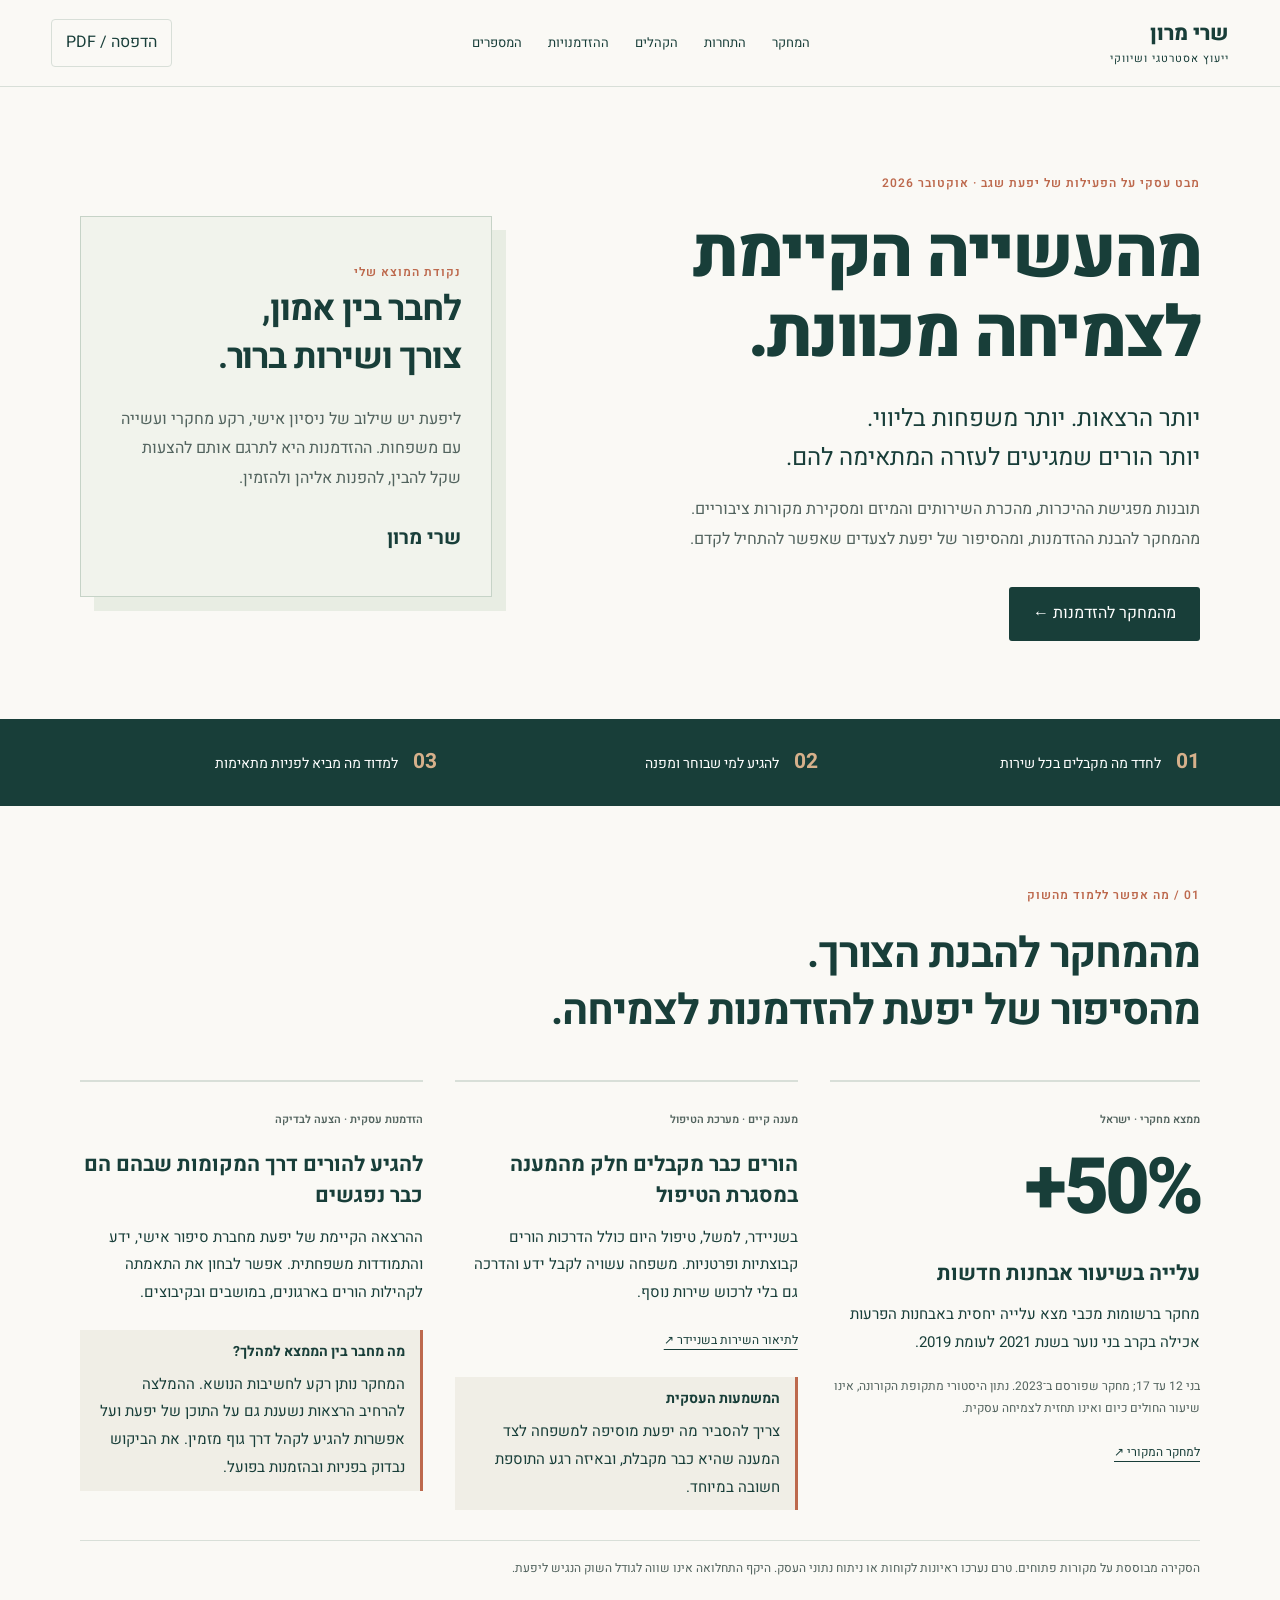
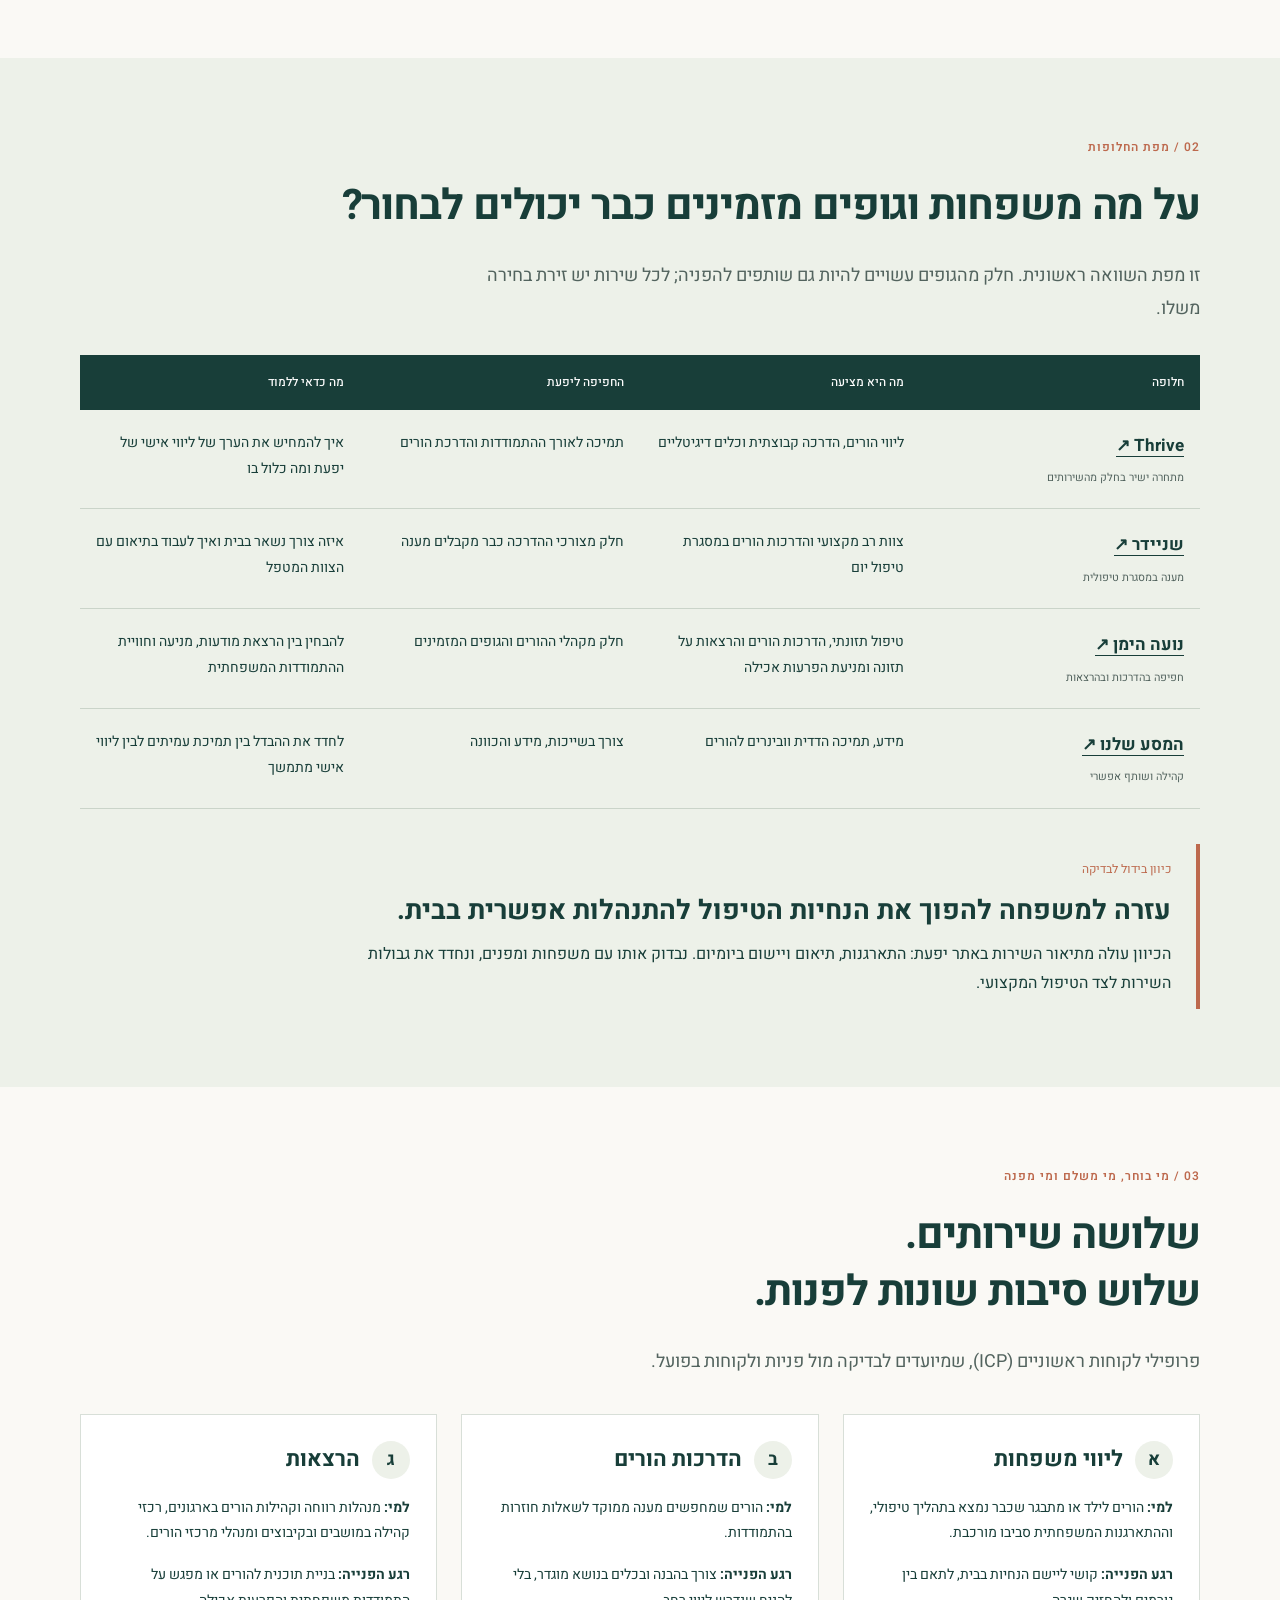
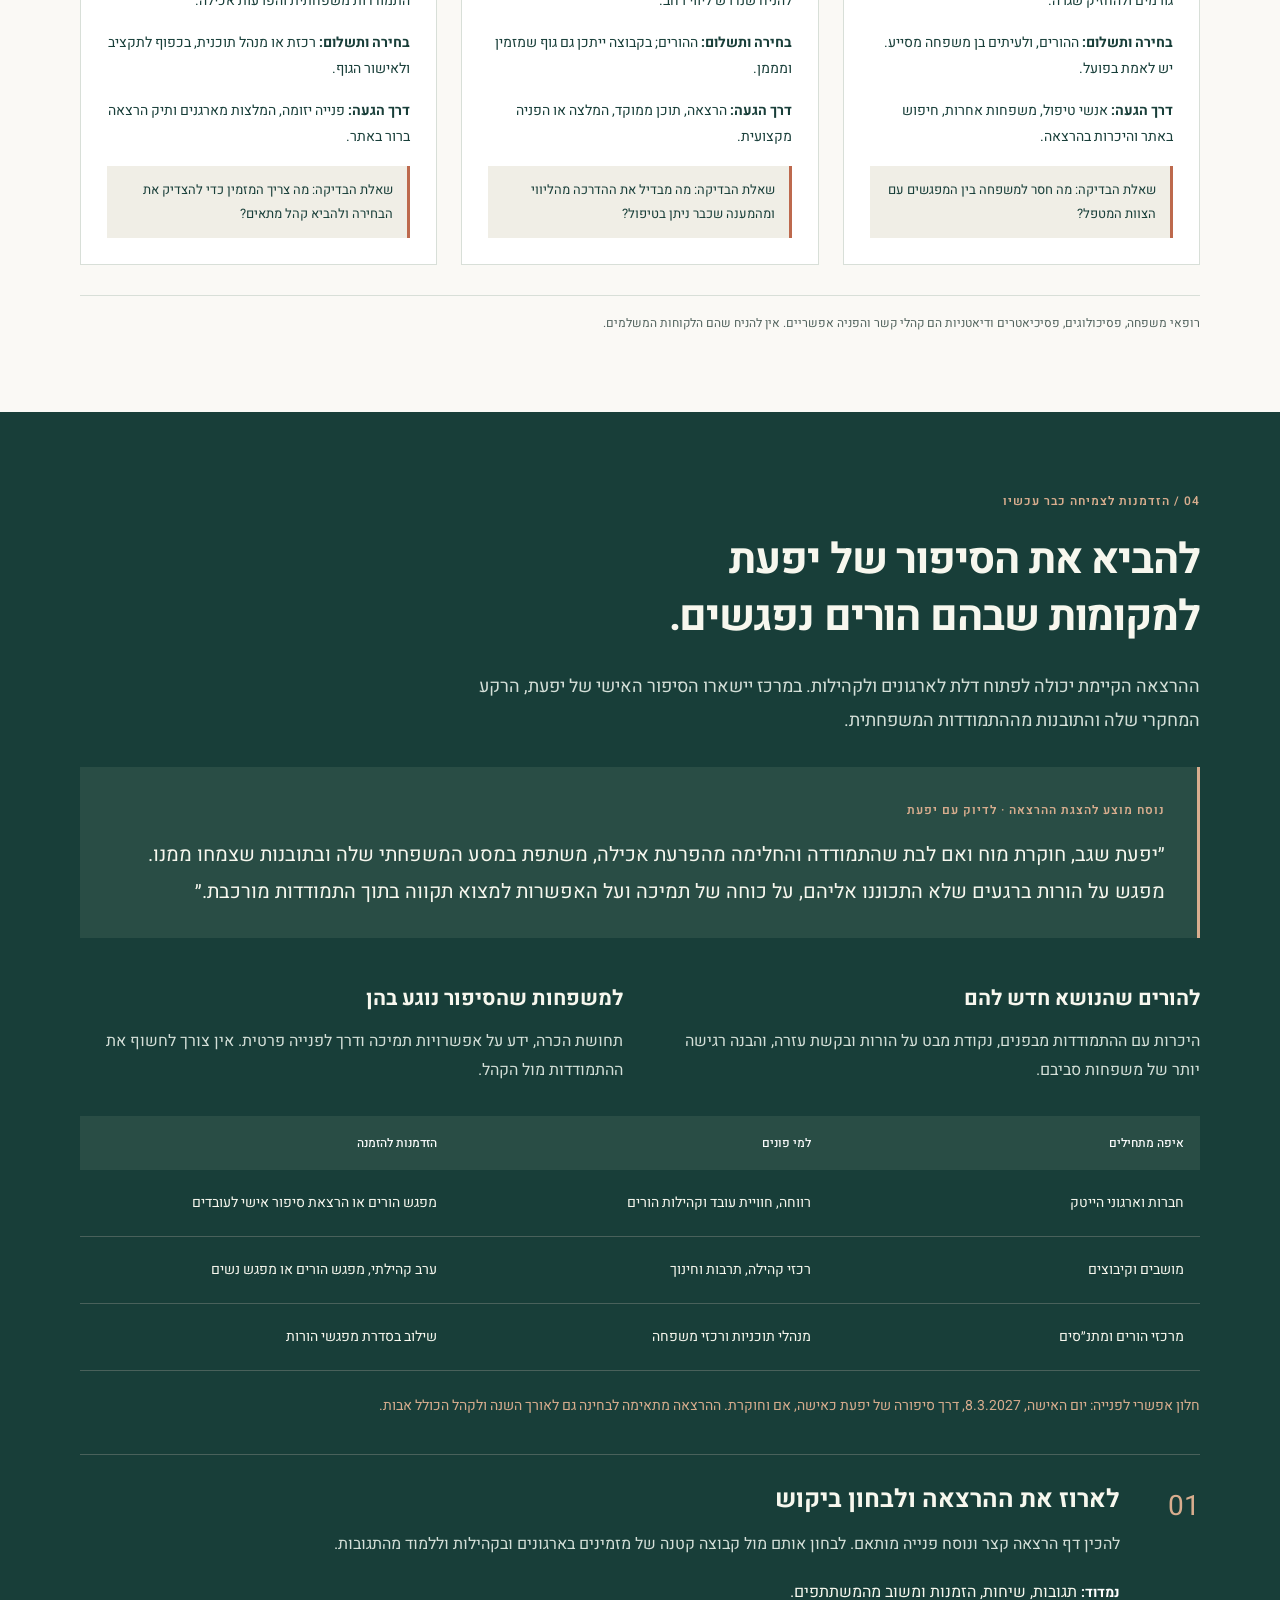
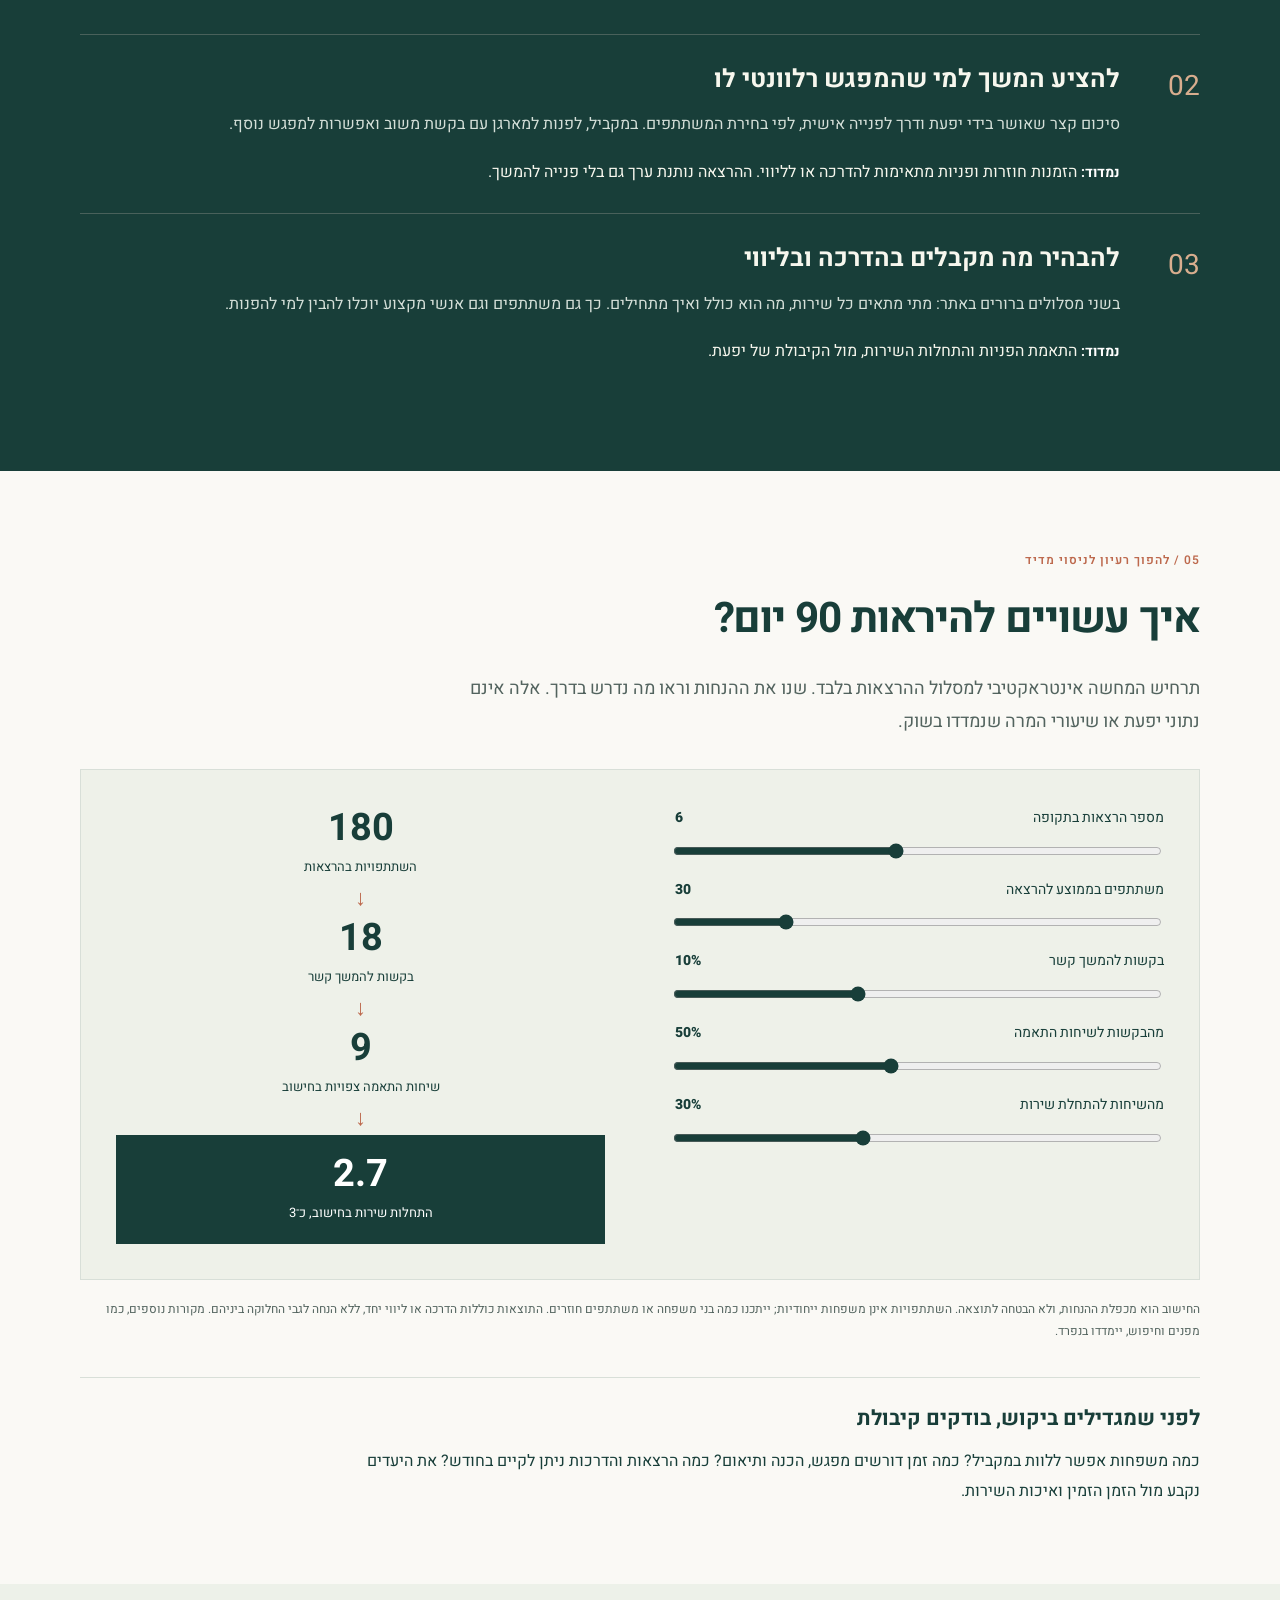
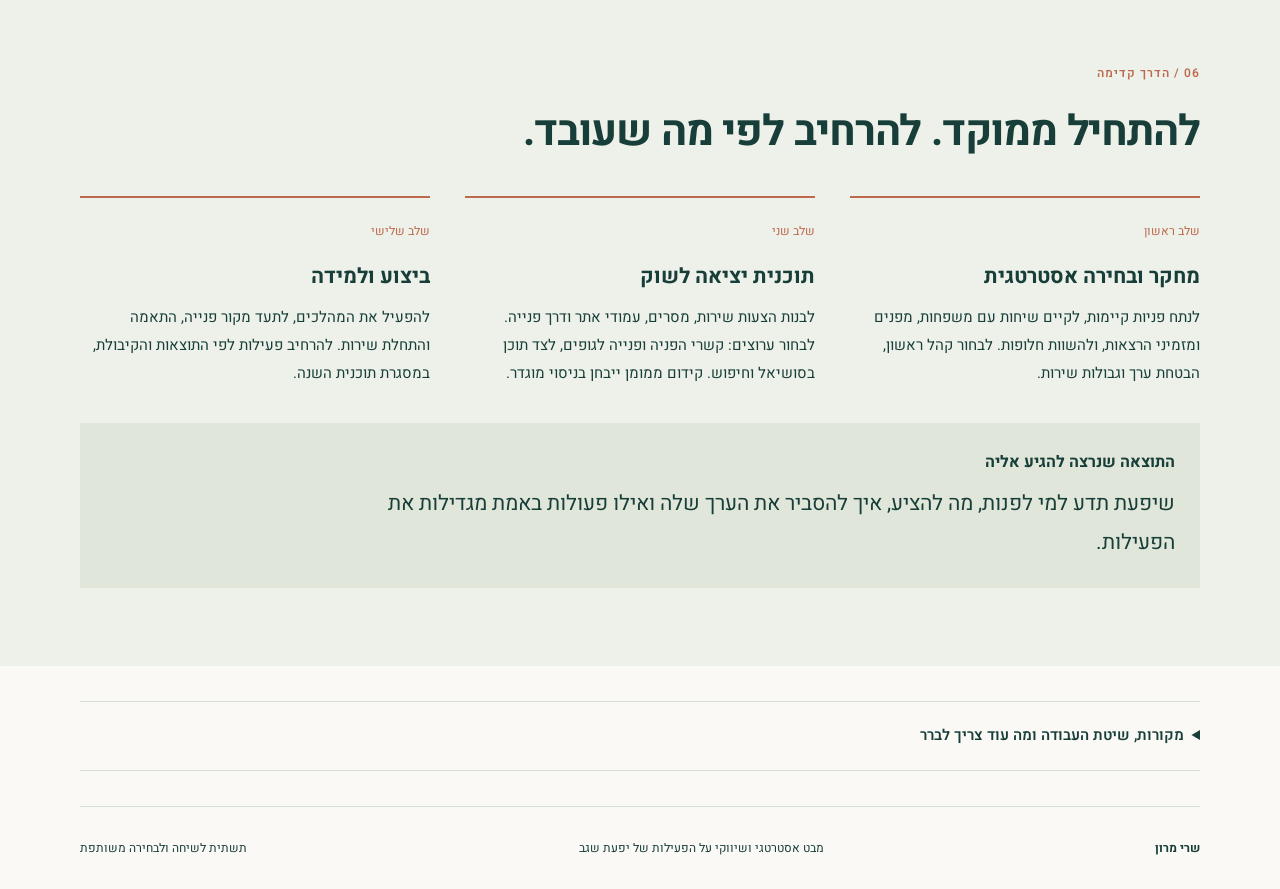
==== index.html @ 8633aa5d "Align service badges headings and content rows" ====
<!doctype html><html lang="he" dir="rtl"><head><meta charset="utf-8"><meta name="viewport" content="width=device-width,initial-scale=1"><title>שרי מרון | הזדמנויות לצמיחה בפעילות של יפעת שגב</title><meta name="description" content="מבט אסטרטגי מאת שרי מרון: מחקר, חלופות, קהלים וצעדים ראשונים לצמיחה בפעילות של יפעת שגב."><link rel="stylesheet" href="opportunity.css"><link rel="stylesheet" href="audiences-layout.css"></head><body>
<a class="skip" href="#main">דילוג לתוכן</a><header><a class="brand" href="#">שרי מרון <small>ייעוץ אסטרטגי ושיווקי</small></a><nav aria-label="ניווט ראשי"><a href="#research">המחקר</a><a href="#competition">התחרות</a><a href="#audiences">הקהלים</a><a href="#actions">ההזדמנויות</a><a href="#numbers">המספרים</a></nav><button onclick="window.print()">הדפסה / PDF</button></header>
<main id="main"><section class="hero wrap"><div><p class="eyebrow">מבט עסקי על הפעילות של יפעת שגב · אוקטובר 2026</p><h1>מהעשייה הקיימת<br>לצמיחה מכוונת.</h1><p class="lead">יותר הרצאות. יותר משפחות בליווי.<br>יותר הורים שמגיעים לעזרה המתאימה להם.</p><p>תובנות מפגישת ההיכרות, מהכרת השירותים והמיזם ומסקירת מקורות ציבוריים. מהמחקר להבנת ההזדמנות, ומהסיפור של יפעת לצעדים שאפשר להתחיל לקדם.</p><a class="cta" href="#research">מהמחקר להזדמנות ←</a></div><aside class="hero-note"><span class="mini">נקודת המוצא שלי</span><h2>לחבר בין אמון,<br>צורך ושירות ברור.</h2><p>ליפעת יש שילוב של ניסיון אישי, רקע מחקרי ועשייה עם משפחות. ההזדמנות היא לתרגם אותם להצעות שקל להבין, להפנות אליהן ולהזמין.</p><span class="signature">שרי מרון</span></aside></section>
<section class="strip"><div class="wrap strip-grid"><div><b>01</b> לחדד מה מקבלים בכל שירות</div><div><b>02</b> להגיע למי שבוחר ומפנה</div><div><b>03</b> למדוד מה מביא לפניות מתאימות</div></div></section>
<section class="wrap section" id="research"><p class="eyebrow">01 / מה אפשר ללמוד מהשוק</p><h2>מהמחקר להבנת הצורך.<br>מהסיפור של יפעת להזדמנות לצמיחה.</h2><div class="research-grid"><article class="stat"><span class="tag">ממצא מחקרי · ישראל</span><strong dir="ltr">+50%</strong><h3>עלייה בשיעור אבחנות חדשות</h3><p>מחקר ברשומות מכבי מצא עלייה יחסית באבחנות הפרעות אכילה בקרב בני נוער בשנת 2021 לעומת 2019.</p><p class="fine">בני 12 עד 17; מחקר שפורסם ב־2023. נתון היסטורי מתקופת הקורונה, אינו שיעור החולים כיום ואינו תחזית לצמיחה עסקית.</p><a href="https://pubmed.ncbi.nlm.nih.gov/36764609/" target="_blank" rel="noopener">למחקר המקורי ↗</a></article><article><span class="tag">מענה קיים · מערכת הטיפול</span><h3>הורים כבר מקבלים חלק מהמענה במסגרת הטיפול</h3><p>בשניידר, למשל, טיפול היום כולל הדרכות הורים קבוצתיות ופרטניות. משפחה עשויה לקבל ידע והדרכה גם בלי לרכוש שירות נוסף.</p><a href="https://www.schneider.org.il/?ArticleID=4700&CategoryID=1451" target="_blank" rel="noopener">לתיאור השירות בשניידר ↗</a><div class="insight"><b>המשמעות העסקית</b><p>צריך להסביר מה יפעת מוסיפה למשפחה לצד המענה שהיא כבר מקבלת, ובאיזה רגע התוספת חשובה במיוחד.</p></div></article><article><span class="tag">הזדמנות עסקית · הצעה לבדיקה</span><h3>להגיע להורים דרך המקומות שבהם הם כבר נפגשים</h3><p>ההרצאה הקיימת של יפעת מחברת סיפור אישי, ידע והתמודדות משפחתית. אפשר לבחון את התאמתה לקהילות הורים בארגונים, במושבים ובקיבוצים.</p><div class="insight"><b>מה מחבר בין הממצא למהלך?</b><p>המחקר נותן רקע לחשיבות הנושא. ההמלצה להרחיב הרצאות נשענת גם על התוכן של יפעת ועל אפשרות להגיע לקהל דרך גוף מזמין. את הביקוש נבדוק בפניות ובהזמנות בפועל.</p></div></article></div><p class="method">הסקירה מבוססת על מקורות פתוחים. טרם נערכו ראיונות לקוחות או ניתוח נתוני העסק. היקף התחלואה אינו שווה לגודל השוק הנגיש ליפעת.</p></section>
<section class="tint" id="competition"><div class="wrap section"><p class="eyebrow">02 / מפת החלופות</p><h2>על מה משפחות וגופים מזמינים כבר יכולים לבחור?</h2><p class="intro">זו מפת השוואה ראשונית. חלק מהגופים עשויים להיות גם שותפים להפניה; לכל שירות יש זירת בחירה משלו.</p><div class="table-scroll"><table><thead><tr><th>חלופה</th><th>מה היא מציעה</th><th>החפיפה ליפעת</th><th>מה כדאי ללמוד</th></tr></thead><tbody><tr><td><a href="https://www.anorexia.co.il/" target="_blank" rel="noopener">Thrive ↗</a><small>מתחרה ישיר בחלק מהשירותים</small></td><td>ליווי הורים, הדרכה קבוצתית וכלים דיגיטליים</td><td>תמיכה לאורך ההתמודדות והדרכת הורים</td><td>איך להמחיש את הערך של ליווי אישי של יפעת ומה כלול בו</td></tr><tr><td><a href="https://www.schneider.org.il/?ArticleID=4700&CategoryID=1451" target="_blank" rel="noopener">שניידר ↗</a><small>מענה במסגרת טיפולית</small></td><td>צוות רב מקצועי והדרכות הורים במסגרת טיפול יום</td><td>חלק מצורכי ההדרכה כבר מקבלים מענה</td><td>איזה צורך נשאר בבית ואיך לעבוד בתיאום עם הצוות המטפל</td></tr><tr><td><a href="https://www.noaheyman.co.il/" target="_blank" rel="noopener">נועה הימן ↗</a><small>חפיפה בהדרכות ובהרצאות</small></td><td>טיפול תזונתי, הדרכות הורים והרצאות על תזונה ומניעת הפרעות אכילה</td><td>חלק מקהלי ההורים והגופים המזמינים</td><td>להבחין בין הרצאת מודעות, מניעה וחוויית ההתמודדות המשפחתית</td></tr><tr><td><a href="https://www.patients-rights.org/4029" target="_blank" rel="noopener">המסע שלנו ↗</a><small>קהילה ושותף אפשרי</small></td><td>מידע, תמיכה הדדית וובינרים להורים</td><td>צורך בשייכות, מידע והכוונה</td><td>לחדד את ההבדל בין תמיכת עמיתים לבין ליווי אישי מתמשך</td></tr></tbody></table></div><div class="statement"><span>כיוון בידול לבדיקה</span><h3>עזרה למשפחה להפוך את הנחיות הטיפול להתנהלות אפשרית בבית.</h3><p>הכיוון עולה מתיאור השירות באתר יפעת: התארגנות, תיאום ויישום ביומיום. נבדוק אותו עם משפחות ומפנים, ונחדד את גבולות השירות לצד הטיפול המקצועי.</p></div></div></section>
<section class="wrap section" id="audiences"><p class="eyebrow">03 / מי בוחר, מי משלם ומי מפנה</p><h2>שלושה שירותים.<br>שלוש סיבות שונות לפנות.</h2><p class="intro">פרופילי לקוחות ראשוניים (ICP), שמיועדים לבדיקה מול פניות ולקוחות בפועל.</p><div class="audiences"><article><span class="index">א</span><h3>ליווי משפחות</h3><p><b>למי:</b> הורים לילד או מתבגר שכבר נמצא בתהליך טיפולי, וההתארגנות המשפחתית סביבו מורכבת.</p><p><b>רגע הפנייה:</b> קושי ליישם הנחיות בבית, לתאם בין גורמים ולהחזיק שגרה.</p><p><b>בחירה ותשלום:</b> ההורים, ולעיתים בן משפחה מסייע. יש לאמת בפועל.</p><p><b>דרך הגעה:</b> אנשי טיפול, משפחות אחרות, חיפוש באתר והיכרות בהרצאה.</p><div class="insight">שאלת הבדיקה: מה חסר למשפחה בין המפגשים עם הצוות המטפל?</div></article><article><span class="index">ב</span><h3>הדרכות הורים</h3><p><b>למי:</b> הורים שמחפשים מענה ממוקד לשאלות חוזרות בהתמודדות.</p><p><b>רגע הפנייה:</b> צורך בהבנה ובכלים בנושא מוגדר, בלי להניח שנדרש ליווי רחב.</p><p><b>בחירה ותשלום:</b> ההורים; בקבוצה ייתכן גם גוף שמזמין ומממן.</p><p><b>דרך הגעה:</b> הרצאה, תוכן ממוקד, המלצה או הפניה מקצועית.</p><div class="insight">שאלת הבדיקה: מה מבדיל את ההדרכה מהליווי ומהמענה שכבר ניתן בטיפול?</div></article><article><span class="index">ג</span><h3>הרצאות</h3><p><b>למי:</b> מנהלות רווחה וקהילות הורים בארגונים, רכזי קהילה במושבים ובקיבוצים ומנהלי מרכזי הורים.</p><p><b>רגע הפנייה:</b> בניית תוכנית להורים או מפגש על התמודדות משפחתית והפרעות אכילה.</p><p><b>בחירה ותשלום:</b> רכזת או מנהל תוכנית, בכפוף לתקציב ולאישור הגוף.</p><p><b>דרך הגעה:</b> פנייה יזומה, המלצות מארגנים ותיק הרצאה ברור באתר.</p><div class="insight">שאלת הבדיקה: מה צריך המזמין כדי להצדיק את הבחירה ולהביא קהל מתאים?</div></article></div><p class="method">רופאי משפחה, פסיכולוגים, פסיכיאטרים ודיאטניות הם קהלי קשר והפניה אפשריים. אין להניח שהם הלקוחות המשלמים.</p></section>
<section class="dark" id="actions"><div class="wrap section"><p class="eyebrow">04 / הזדמנות לצמיחה כבר עכשיו</p><h2>להביא את הסיפור של יפעת<br>למקומות שבהם הורים נפגשים.</h2><p class="intro">ההרצאה הקיימת יכולה לפתוח דלת לארגונים ולקהילות. במרכז יישארו הסיפור האישי של יפעת, הרקע המחקרי שלה והתובנות מההתמודדות המשפחתית.</p><div class="example"><span class="mini">נוסח מוצע להצגת ההרצאה · לדיוק עם יפעת</span><p>״יפעת שגב, חוקרת מוח ואם לבת שהתמודדה והחלימה מהפרעת אכילה, משתפת במסע המשפחתי שלה ובתובנות שצמחו ממנו. מפגש על הורות ברגעים שלא התכוננו אליהם, על כוחה של תמיכה ועל האפשרות למצוא תקווה בתוך התמודדות מורכבת.״</p></div><div class="lecture-value"><article><h3>להורים שהנושא חדש להם</h3><p>היכרות עם ההתמודדות מבפנים, נקודת מבט על הורות ובקשת עזרה, והבנה רגישה יותר של משפחות סביבם.</p></article><article><h3>למשפחות שהסיפור נוגע בהן</h3><p>תחושת הכרה, ידע על אפשרויות תמיכה ודרך לפנייה פרטית. אין צורך לחשוף את ההתמודדות מול הקהל.</p></article></div><div class="table-scroll"><table class="outreach"><thead><tr><th>איפה מתחילים</th><th>למי פונים</th><th>הזדמנות להזמנה</th></tr></thead><tbody><tr><td>חברות וארגוני הייטק</td><td>רווחה, חוויית עובד וקהילות הורים</td><td>מפגש הורים או הרצאת סיפור אישי לעובדים</td></tr><tr><td>מושבים וקיבוצים</td><td>רכזי קהילה, תרבות וחינוך</td><td>ערב קהילתי, מפגש הורים או מפגש נשים</td></tr><tr><td>מרכזי הורים ומתנ״סים</td><td>מנהלי תוכניות ורכזי משפחה</td><td>שילוב בסדרת מפגשי הורות</td></tr></tbody></table></div><p class="season">חלון אפשרי לפנייה: יום האישה, 8.3.2027, דרך סיפורה של יפעת כאישה, אם וחוקרת. ההרצאה מתאימה לבחינה גם לאורך השנה ולקהל הכולל אבות.</p><div class="action"><span>01</span><div><h3>לארוז את ההרצאה ולבחון ביקוש</h3><p>להכין דף הרצאה קצר ונוסח פנייה מותאם. לבחון אותם מול קבוצה קטנה של מזמינים בארגונים ובקהילות וללמוד מהתגובות.</p><b>נמדוד:</b> תגובות, שיחות, הזמנות ומשוב מהמשתתפים.</div></div><div class="action"><span>02</span><div><h3>להציע המשך למי שהמפגש רלוונטי לו</h3><p>סיכום קצר שאושר בידי יפעת ודרך לפנייה אישית, לפי בחירת המשתתפים. במקביל, לפנות למארגן עם בקשת משוב ואפשרות למפגש נוסף.</p><b>נמדוד:</b> הזמנות חוזרות ופניות מתאימות להדרכה או לליווי. ההרצאה נותנת ערך גם בלי פנייה להמשך.</div></div><div class="action"><span>03</span><div><h3>להבהיר מה מקבלים בהדרכה ובליווי</h3><p>בשני מסלולים ברורים באתר: מתי מתאים כל שירות, מה הוא כולל ואיך מתחילים. כך גם משתתפים וגם אנשי מקצוע יוכלו להבין למי להפנות.</p><b>נמדוד:</b> התאמת הפניות והתחלות השירות, מול הקיבולת של יפעת.</div></div></div></section>
<section class="wrap section" id="numbers"><p class="eyebrow">05 / להפוך רעיון לניסוי מדיד</p><h2>איך עשויים להיראות 90 יום?</h2><p class="intro">תרחיש המחשה אינטראקטיבי למסלול ההרצאות בלבד. שנו את ההנחות וראו מה נדרש בדרך. אלה אינם נתוני יפעת או שיעורי המרה שנמדדו בשוק.</p><div class="simulator"><div class="controls"><label>מספר הרצאות בתקופה <output id="lectures-out">6</output><input id="lectures" type="range" min="1" max="12" value="6"></label><label>משתתפים בממוצע להרצאה <output id="people-out">30</output><input id="people" type="range" min="10" max="100" step="5" value="30"></label><label>בקשות להמשך קשר <output id="interest-out">10%</output><input id="interest" type="range" min="1" max="25" value="10"></label><label>מהבקשות לשיחות התאמה <output id="calls-out">50%</output><input id="calls" type="range" min="10" max="100" step="5" value="50"></label><label>מהשיחות להתחלת שירות <output id="starts-out">30%</output><input id="starts" type="range" min="5" max="70" step="5" value="30"></label></div><div class="results" aria-live="polite"><div><strong id="attendance">180</strong><span>השתתפויות בהרצאות</span></div><span class="arrow">↓</span><div><strong id="requests">18</strong><span>בקשות להמשך קשר</span></div><span class="arrow">↓</span><div><strong id="conversations">9</strong><span>שיחות התאמה צפויות בחישוב</span></div><span class="arrow">↓</span><div class="result-final"><strong id="clients">2.7</strong><span>התחלות שירות בחישוב, כ־3</span></div></div></div><p class="fine">החישוב הוא מכפלת ההנחות, ולא הבטחה לתוצאה. השתתפויות אינן משפחות ייחודיות; ייתכנו כמה בני משפחה או משתתפים חוזרים. התוצאות כוללות הדרכה או ליווי יחד, ללא הנחה לגבי החלוקה ביניהם. מקורות נוספים, כמו מפנים וחיפוש, יימדדו בנפרד.</p><div class="capacity"><h3>לפני שמגדילים ביקוש, בודקים קיבולת</h3><p>כמה משפחות אפשר ללוות במקביל? כמה זמן דורשים מפגש, הכנה ותיאום? כמה הרצאות והדרכות ניתן לקיים בחודש? את היעדים נקבע מול הזמן הזמין ואיכות השירות.</p></div></section>
<section class="tint" id="next"><div class="wrap section"><p class="eyebrow">06 / הדרך קדימה</p><h2>להתחיל ממוקד. להרחיב לפי מה שעובד.</h2><div class="roadmap"><article><span>שלב ראשון</span><h3>מחקר ובחירה אסטרטגית</h3><p>לנתח פניות קיימות, לקיים שיחות עם משפחות, מפנים ומזמיני הרצאות, ולהשוות חלופות. לבחור קהל ראשון, הבטחת ערך וגבולות שירות.</p></article><article><span>שלב שני</span><h3>תוכנית יציאה לשוק</h3><p>לבנות הצעות שירות, מסרים, עמודי אתר ודרך פנייה. לבחור ערוצים: קשרי הפניה ופנייה לגופים, לצד תוכן בסושיאל וחיפוש. קידום ממומן ייבחן בניסוי מוגדר.</p></article><article><span>שלב שלישי</span><h3>ביצוע ולמידה</h3><p>להפעיל את המהלכים, לתעד מקור פנייה, התאמה והתחלת שירות. להרחיב פעילות לפי התוצאות והקיבולת, במסגרת תוכנית השנה.</p></article></div><div class="closing"><b>התוצאה שנרצה להגיע אליה</b><p>שיפעת תדע למי לפנות, מה להציע, איך להסביר את הערך שלה ואילו פעולות באמת מגדילות את הפעילות.</p></div></div></section>
<section class="wrap sources"><details><summary>מקורות, שיטת העבודה ומה עוד צריך לברר</summary><p>סקירה ראשונית של מקורות ציבוריים, מעודכנת ל־29.10.2026. המסקנות העסקיות הן פרשנות של שרי מרון והצעות לבדיקה. אין כאן מחקר שוק מלא, ראיונות או נתוני ביצוע של העסק.</p><ul><li><a href="https://www.yifatsegev.com/">אתר יפעת שגב</a> ותיאור השירותים; הדרכות ההורים ומטרות הצמיחה נשענים גם על המידע מפגישת ההיכרות.</li><li><a href="https://pubmed.ncbi.nlm.nih.gov/36764609/">Bilu ואחרים, 2023</a>: מחקר רשומות מכבי, בני 12 עד 17 בשנים 2017 עד 2021. העלייה היחסית של 50% מתייחסת לשיעור אבחנות חדשות ב־2021 לעומת 2019, רווח סמך 35% עד 67%. הנתון אינו ספירת חולות בישראל כיום.</li><li>תיאורי חלופות: <a href="https://www.anorexia.co.il/">Thrive</a>, <a href="https://www.schneider.org.il/?ArticleID=4700&CategoryID=1451">שניידר</a>, <a href="https://www.noaheyman.co.il/">נועה הימן</a>, <a href="https://www.patients-rights.org/4029">המסע שלנו באתר האגודה לזכויות החולה</a>. התיאורים מבוססים על פרסומי הגופים, ללא הערכת איכות או נתח שוק.</li></ul><p><b>להשלמת התמונה:</b> מספר לקוחות והרצאות כיום, מקורות פנייה, היקף השירות וזמן העבודה, הסמכות וגבולות מקצועיים, תוצאות ומשובים שניתן לפרסם בהסכמה. בחירת אזור גאוגרפי תחייב בדיקת נגישות, קשרים וביקוש בפועל; לא נמצא כאן בסיס לדירוג אזורים לפי כדאיות עסקית.</p></details></section></main><footer class="wrap"><b>שרי מרון</b><span>מבט אסטרטגי ושיווקי על הפעילות של יפעת שגב</span><span>תשתית לשיחה ולבחירה משותפת</span></footer><script>
const ids=['lectures','people','interest','calls','starts'];function update(){const v=Object.fromEntries(ids.map(id=>[id,Number(document.getElementById(id).value)]));ids.forEach((id,i)=>document.getElementById(id+'-out').textContent=v[id]+(i>1?'%':''));const a=v.lectures*v.people,r=a*v.interest/100,c=r*v.calls/100,s=c*v.starts/100;const fmt=n=>n.toLocaleString('he-IL',{maximumFractionDigits:1});document.getElementById('attendance').textContent=fmt(a);document.getElementById('requests').textContent=fmt(r);document.getElementById('conversations').textContent=fmt(c);document.getElementById('clients').textContent=fmt(s);document.querySelector('.result-final span').textContent='התחלות שירות בחישוב, כ־'+Math.round(s);}ids.forEach(id=>document.getElementById(id).addEventListener('input',update));update();
</script></body></html>
---- opportunity.css ----
@import url('https://fonts.googleapis.com/css2?family=Heebo:wght@400;500;600;700;800;900&display=swap');
:root{--ink:#183e39;--muted:#52635e;--paper:#faf9f5;--line:#d8dfd8;--accent:#bd694d;--tint:#edf1e9}*{box-sizing:border-box}html{scroll-behavior:smooth;scroll-padding-top:95px}body{margin:0;background:var(--paper);color:var(--ink);font-family:Heebo,Arial,sans-serif;line-height:1.85}a{color:inherit;text-underline-offset:5px}a:hover{color:var(--accent)}button,input{font:inherit}button{background:transparent;border:1px solid var(--line);padding:8px 14px;border-radius:4px;cursor:pointer;color:inherit}.skip{position:absolute;top:-100px}.skip:focus{top:0;background:white;z-index:10}header{display:flex;align-items:center;justify-content:space-between;gap:24px;padding:19px max(4vw,20px);border-bottom:1px solid var(--line);background:var(--paper);position:sticky;top:0;z-index:5}.brand{text-decoration:none;font-size:21px;font-weight:800;line-height:1.3}.brand small{display:block;font-size:11px;font-weight:400;letter-spacing:1px;margin-top:5px}nav{display:flex;gap:26px;font-size:13px}nav a{text-decoration:none}.wrap{width:min(1120px,90%);margin:auto}.hero{display:grid;grid-template-columns:1.5fr 1fr;gap:90px;padding-block:85px 78px;align-items:center}.eyebrow,.mini{font-size:12px;letter-spacing:1px;font-weight:600;color:var(--accent);margin:0 0 20px}h1{font-size:clamp(44px,5.5vw,76px);line-height:1.14;font-weight:800;letter-spacing:-2.6px;margin:0 0 26px}h2{font-size:clamp(29px,3.3vw,43px);line-height:1.35;letter-spacing:-1.1px;margin:0 0 24px}h3{font-size:21px;line-height:1.5;margin:15px 0 12px}p{margin:0 0 18px}p:last-child{margin-bottom:0}.lead{font-size:24px;line-height:1.6}.hero>div>p:not(.eyebrow):not(.lead){max-width:530px;color:var(--muted)}.cta{display:inline-block;text-decoration:none;padding:12px 24px;background:var(--ink);color:white;margin-top:15px;border-radius:3px}.hero-note{padding:40px 30px;border:1px solid #c6d3c7;box-shadow:14px 14px 0 #e8ede3;position:relative;background:#f1f3ec}.hero-note h2{font-size:35px}.hero-note p{color:var(--muted)}.signature{font-weight:700;font-size:20px;display:block;margin-top:25px}.strip{background:var(--ink);color:white}.strip-grid{display:grid;grid-template-columns:repeat(3,1fr);gap:25px;padding-block:24px;font-size:14px}.strip b{color:#d6b08b;margin-left:12px;font-size:21px}.section{padding-block:78px}.intro{max-width:740px;font-size:18px;color:var(--muted);margin-bottom:30px}.research-grid{display:grid;grid-template-columns:1.08fr 1fr 1fr;gap:32px;margin-top:40px}.research-grid>article{border-top:2px solid var(--line);padding-top:22px}.tag{font-size:11px;color:var(--muted);font-weight:600}.stat strong{display:block;font-size:78px;font-weight:800;line-height:1.4;text-align:right;letter-spacing:-4px}.research-grid p{font-size:15px}.research-grid a{font-size:12px}.fine,.method{font-size:12px!important;color:var(--muted)}.method{margin-top:30px;border-top:1px solid var(--line);padding-top:16px}.insight{border-right:3px solid var(--accent);padding:9px 15px;margin-top:23px;font-size:14px;background:#f0eee6}.insight p{margin:6px 0 0}.tint{background:var(--tint)}.table-scroll{overflow-x:auto}table{width:100%;border-collapse:collapse;text-align:right;font-size:14px;min-width:720px}th{font-size:12px;padding:16px;background:var(--ink);color:white;font-weight:500}td{padding:20px 16px;border-bottom:1px solid #cad4c9;vertical-align:top;width:25%}td a{font-weight:700;font-size:17px}td small{display:block;font-size:11px;color:var(--muted);margin-top:7px}.statement{margin-top:35px;border-right:4px solid var(--accent);padding:10px 25px}.statement>span{font-size:12px;color:var(--accent)}.statement h3{font-size:27px;margin-block:8px}.statement p{max-width:850px}.audiences{display:grid;grid-template-columns:repeat(3,1fr);gap:30px;margin-top:35px}.audiences article{padding:24px 22px;border:1px solid var(--line);background:white}.audiences p{font-size:14px}.audiences .insight{font-size:13px}.index{font-size:28px;color:var(--accent)}.dark{background:var(--ink);color:#f7f7ee}.dark .eyebrow{color:#d8ad8e}.action{display:grid;grid-template-columns:60px 1fr;border-top:1px solid #49615b;padding:26px 0;gap:20px}.action>span{font-size:28px;color:#d8ad8e}.action h3{margin-top:0;font-size:25px}.action p{color:#d4dfd8;max-width:900px}.action b{font-size:14px;color:#fff}.example{padding:28px 32px;background:#294d45;border-right:3px solid #d8ad8e;margin-top:20px}.example .mini{color:#d8ad8e}.example p{font-size:20px;margin-top:12px}.simulator{display:grid;grid-template-columns:1fr 1fr;gap:70px;padding:35px;background:#eef1e9;border:1px solid var(--line);margin-block:30px 18px}.controls label{display:block;font-size:14px;margin-bottom:18px}.controls output{float:left;font-weight:800}.controls input{display:block;width:100%;accent-color:var(--ink);margin-top:12px;direction:ltr}.results{text-align:center;display:flex;flex-direction:column;justify-content:center}.results strong{display:block;font-size:38px;line-height:1.25}.results span{font-size:13px}.results .arrow{color:var(--accent);font-size:22px;line-height:1.5}.result-final{background:var(--ink);color:white;padding:16px}.capacity{margin-top:35px;border-top:1px solid var(--line);padding-top:10px}.capacity p{max-width:850px}.roadmap{display:grid;grid-template-columns:repeat(3,1fr);gap:35px;margin-block:35px}.roadmap article{border-top:2px solid var(--accent);padding-top:18px}.roadmap article>span{font-size:12px;color:var(--accent)}.roadmap p{font-size:15px}.closing{padding:25px;background:#e0e7da}.closing p{font-size:21px;max-width:850px;margin-top:8px}.sources{padding-block:35px}details{border-block:1px solid var(--line);padding:20px 0;font-size:13px}summary{cursor:pointer;font-size:15px;font-weight:600}details[open] summary{margin-bottom:20px}li{margin-bottom:12px}footer{display:flex;gap:25px;justify-content:space-between;padding-block:30px;font-size:12px;border-top:1px solid var(--line)}:focus-visible{outline:3px solid var(--accent);outline-offset:4px}@media(max-width:800px){header{flex-wrap:wrap;padding:15px 5%;gap:15px}header button{font-size:11px}nav{order:3;width:100%;overflow-x:auto;gap:20px;white-space:nowrap}.hero{grid-template-columns:1fr;gap:35px;padding-block:45px}.hero-note{max-width:500px}.strip-grid{grid-template-columns:1fr;gap:10px}.section{padding-block:50px}.research-grid,.audiences,.roadmap{grid-template-columns:1fr;gap:28px}.research-grid>article{padding-top:16px}.research-grid .stat{padding-bottom:15px}.simulator{grid-template-columns:1fr;gap:30px;padding:24px}.action{grid-template-columns:32px 1fr;gap:12px}.example{padding:20px}.example p{font-size:17px}footer{flex-direction:column;gap:7px}.lead{font-size:21px}}@media print{header,nav,.cta,.controls,.skip{display:none}body{font-size:11px;background:white}.wrap{width:100%}.hero{padding-block:15px;gap:25px}h1{font-size:40px}h2{font-size:27px}.section{padding-block:25px}.dark{color:var(--ink);background:#eee}.dark .action p{color:var(--ink)}.dark .action b{color:var(--ink)}.example{background:#eee}.simulator{display:block}.results{display:grid;grid-template-columns:repeat(4,1fr);gap:15px}.results>.arrow{display:none}.research-grid,.audiences,.roadmap{gap:15px}article,.action,.statement,.simulator{break-inside:avoid}.hero-note{box-shadow:none}.sources{font-size:10px}a{word-break:break-word}footer{padding:10px 0}}
.dark .intro{color:#d4dfd8}.lecture-value{display:grid;grid-template-columns:1fr 1fr;gap:35px;margin:30px 0}.lecture-value p{color:#d4dfd8}.outreach td{width:33.333%;border-color:#49615b}.outreach th{background:#294d45}.season{font-size:14px;color:#d8ad8e;margin:22px 0 35px}@media(max-width:800px){.lecture-value{grid-template-columns:1fr;gap:15px}}@media print{.dark .intro,.lecture-value p,.season{color:#183e39}.outreach th{background:#eee;color:#183e39}}
---- audiences-layout.css ----
/* Consistent service headings and aligned reading rows. */
.audiences{align-items:stretch}
.audiences article{display:grid;grid-template-columns:38px minmax(0,1fr);grid-template-rows:auto repeat(4,auto) 1fr;column-gap:12px;row-gap:16px;padding:26px;align-content:start}
.audiences .index{display:flex;align-items:center;justify-content:center;width:38px;height:38px;border-radius:50%;background:#edf1e9;color:#183e39;font-size:18px;font-weight:700;line-height:1;grid-column:1;grid-row:1}
.audiences h3{grid-column:2;grid-row:1;align-self:center;margin:0;font-size:22px;line-height:1.4}
.audiences article>p,.audiences article>.insight{grid-column:1 / -1;margin:0}
.audiences article>p{line-height:1.85}
.audiences article>.insight{align-self:end;padding:12px 14px}
@media(min-width:801px){.audiences{column-gap:24px;row-gap:18px;grid-template-rows:auto repeat(4,auto) 1fr}.audiences article{grid-row:span 6;grid-template-rows:subgrid}}
@media(max-width:800px){.audiences article{padding:24px;row-gap:15px}}
@media print{.audiences article{padding:16px;column-gap:8px;row-gap:9px}.audiences h3{font-size:18px}.audiences .index{width:32px;height:32px}}
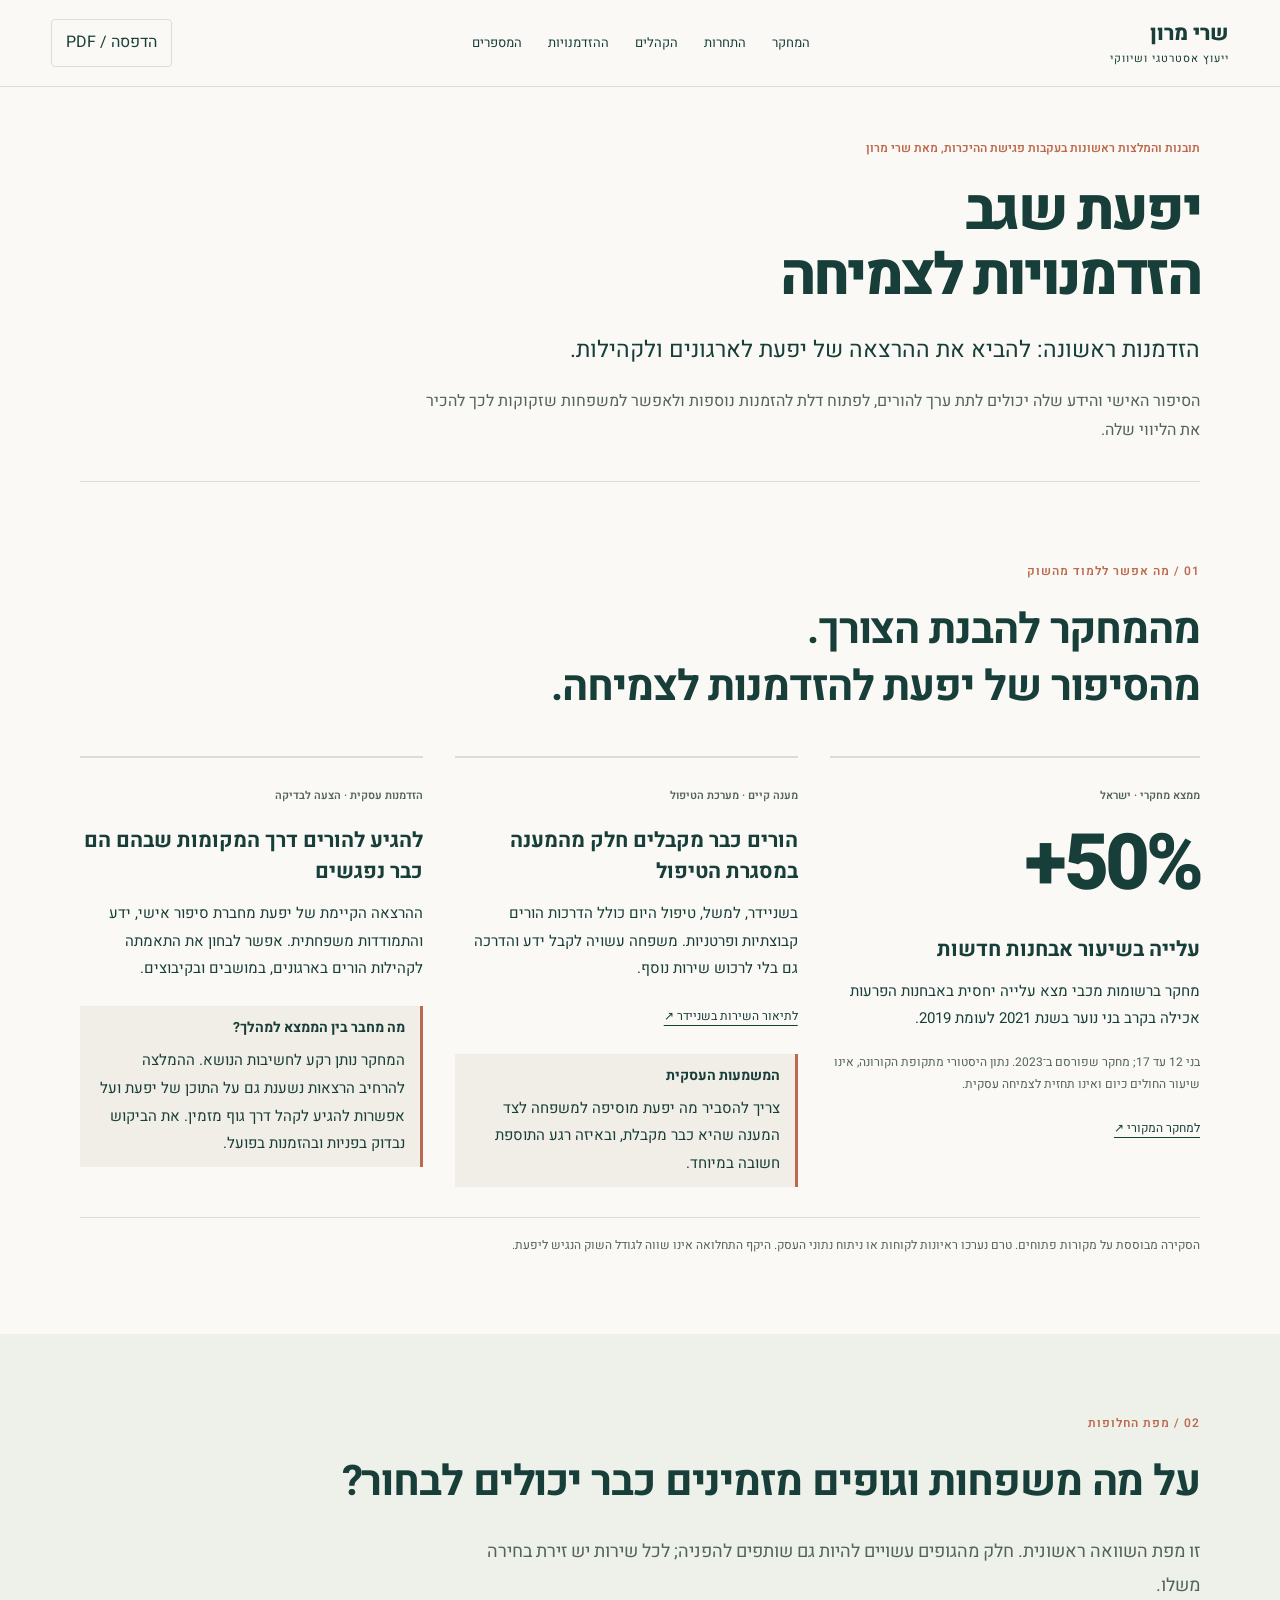
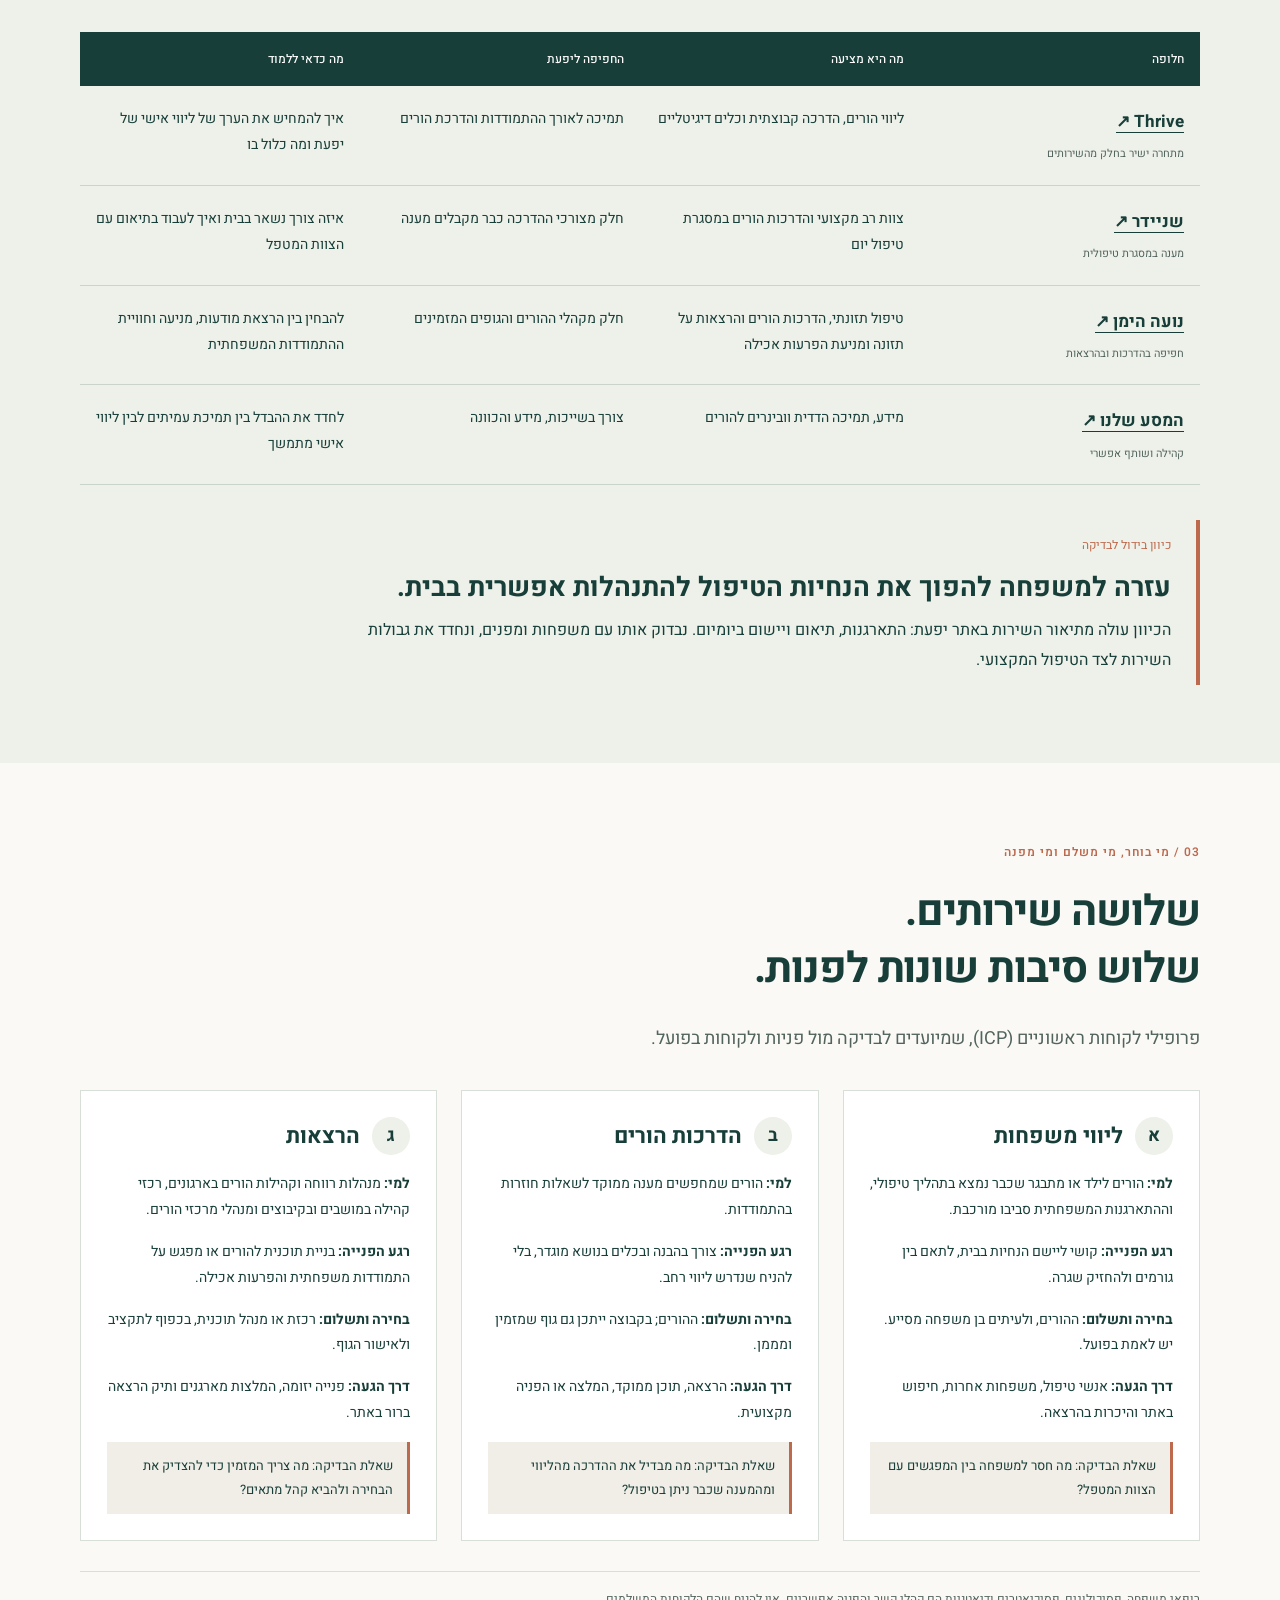
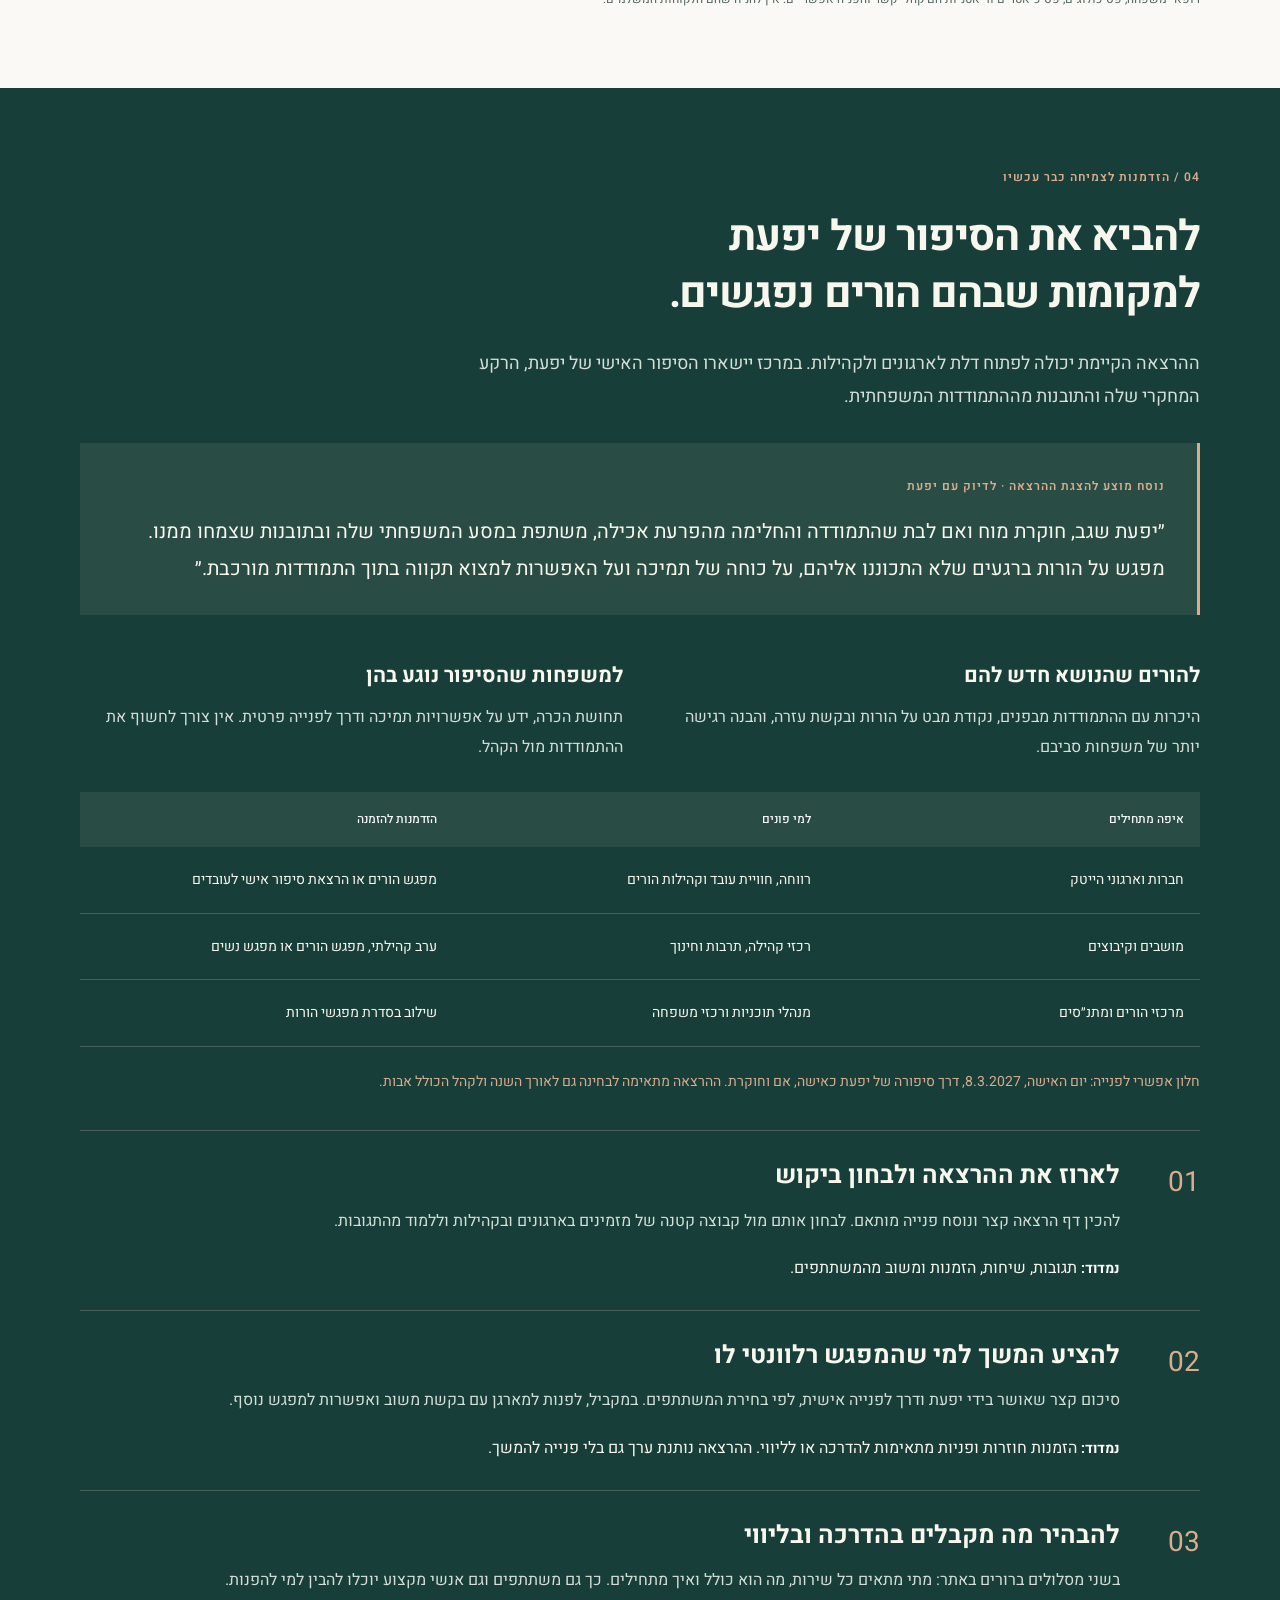
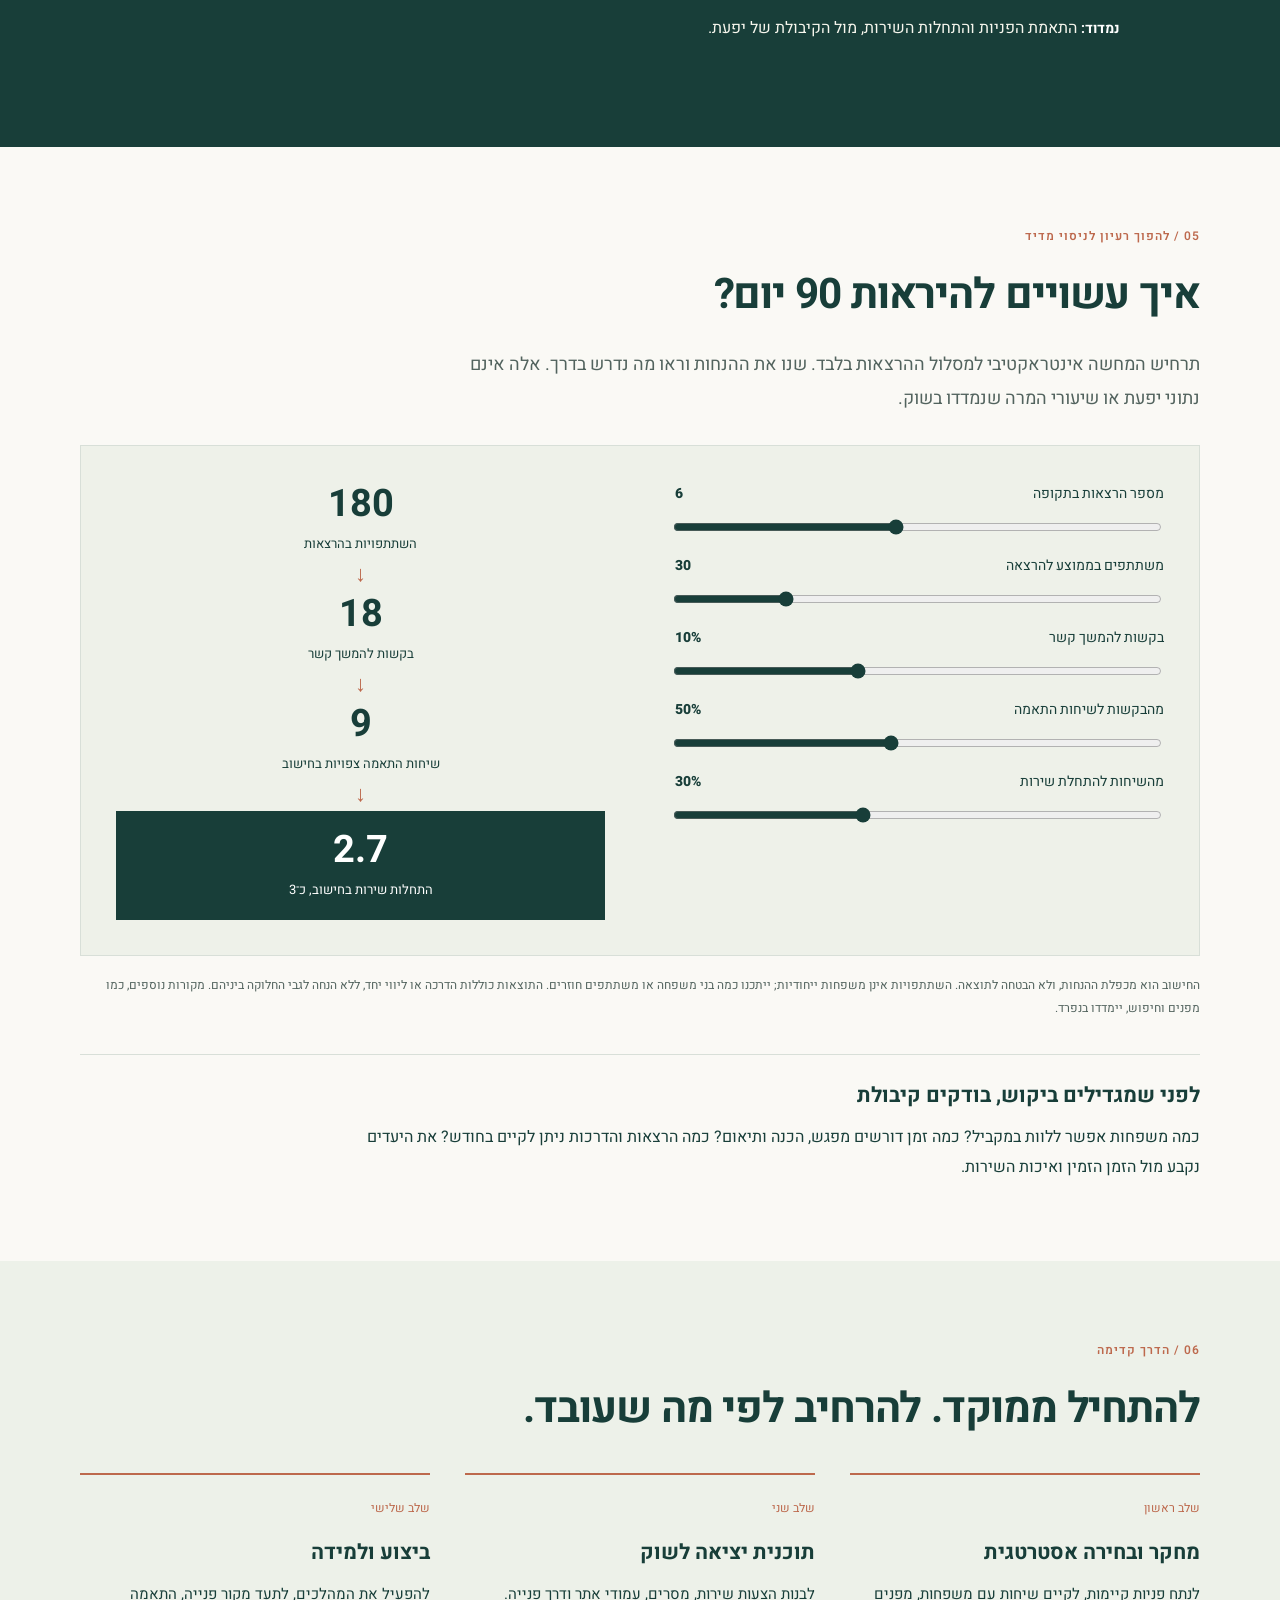
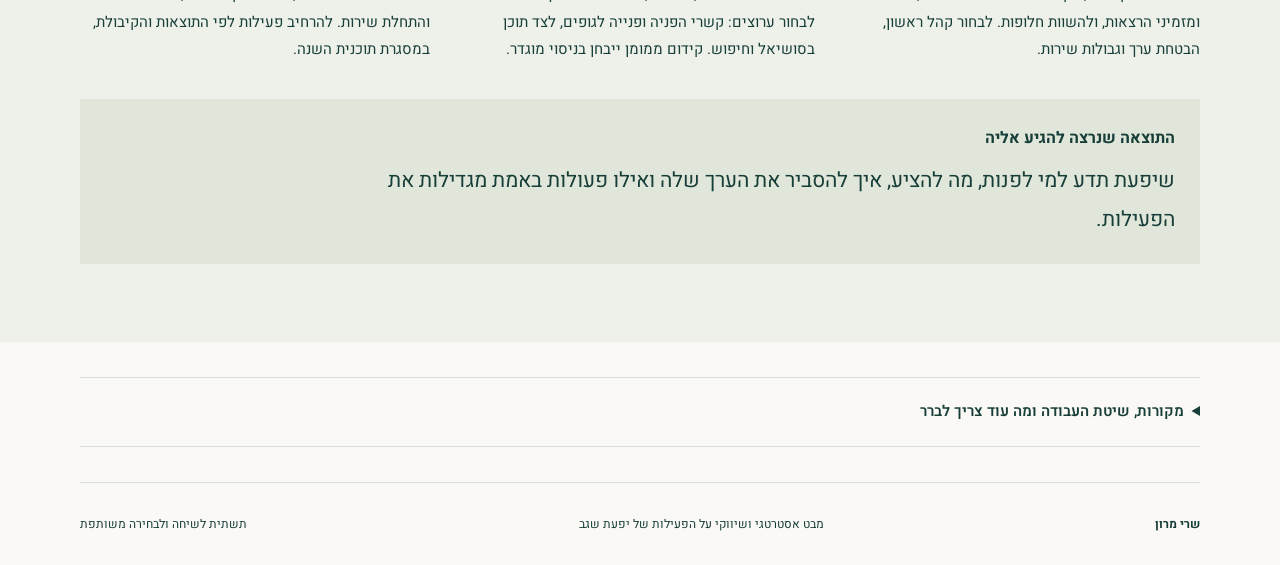
==== commit 940c8099: "Shorten introduction and remove redundant framing" ====
--- a/index.html
+++ b/index.html
@@ -1,8 +1,6 @@
 <!doctype html><html lang="he" dir="rtl"><head><meta charset="utf-8"><meta name="viewport" content="width=device-width,initial-scale=1"><title>שרי מרון | הזדמנויות לצמיחה בפעילות של יפעת שגב</title><meta name="description" content="מבט אסטרטגי מאת שרי מרון: מחקר, חלופות, קהלים וצעדים ראשונים לצמיחה בפעילות של יפעת שגב."><link rel="stylesheet" href="opportunity.css"><link rel="stylesheet" href="audiences-layout.css"></head><body>
 <a class="skip" href="#main">דילוג לתוכן</a><header><a class="brand" href="#">שרי מרון <small>ייעוץ אסטרטגי ושיווקי</small></a><nav aria-label="ניווט ראשי"><a href="#research">המחקר</a><a href="#competition">התחרות</a><a href="#audiences">הקהלים</a><a href="#actions">ההזדמנויות</a><a href="#numbers">המספרים</a></nav><button onclick="window.print()">הדפסה / PDF</button></header>
-<main id="main"><section class="hero wrap"><div><p class="eyebrow">מבט עסקי על הפעילות של יפעת שגב · אוקטובר 2026</p><h1>מהעשייה הקיימת<br>לצמיחה מכוונת.</h1><p class="lead">יותר הרצאות. יותר משפחות בליווי.<br>יותר הורים שמגיעים לעזרה המתאימה להם.</p><p>תובנות מפגישת ההיכרות, מהכרת השירותים והמיזם ומסקירת מקורות ציבוריים. מהמחקר להבנת ההזדמנות, ומהסיפור של יפעת לצעדים שאפשר להתחיל לקדם.</p><a class="cta" href="#research">מהמחקר להזדמנות ←</a></div><aside class="hero-note"><span class="mini">נקודת המוצא שלי</span><h2>לחבר בין אמון,<br>צורך ושירות ברור.</h2><p>ליפעת יש שילוב של ניסיון אישי, רקע מחקרי ועשייה עם משפחות. ההזדמנות היא לתרגם אותם להצעות שקל להבין, להפנות אליהן ולהזמין.</p><span class="signature">שרי מרון</span></aside></section>
-<section class="strip"><div class="wrap strip-grid"><div><b>01</b> לחדד מה מקבלים בכל שירות</div><div><b>02</b> להגיע למי שבוחר ומפנה</div><div><b>03</b> למדוד מה מביא לפניות מתאימות</div></div></section>
-<section class="wrap section" id="research"><p class="eyebrow">01 / מה אפשר ללמוד מהשוק</p><h2>מהמחקר להבנת הצורך.<br>מהסיפור של יפעת להזדמנות לצמיחה.</h2><div class="research-grid"><article class="stat"><span class="tag">ממצא מחקרי · ישראל</span><strong dir="ltr">+50%</strong><h3>עלייה בשיעור אבחנות חדשות</h3><p>מחקר ברשומות מכבי מצא עלייה יחסית באבחנות הפרעות אכילה בקרב בני נוער בשנת 2021 לעומת 2019.</p><p class="fine">בני 12 עד 17; מחקר שפורסם ב־2023. נתון היסטורי מתקופת הקורונה, אינו שיעור החולים כיום ואינו תחזית לצמיחה עסקית.</p><a href="https://pubmed.ncbi.nlm.nih.gov/36764609/" target="_blank" rel="noopener">למחקר המקורי ↗</a></article><article><span class="tag">מענה קיים · מערכת הטיפול</span><h3>הורים כבר מקבלים חלק מהמענה במסגרת הטיפול</h3><p>בשניידר, למשל, טיפול היום כולל הדרכות הורים קבוצתיות ופרטניות. משפחה עשויה לקבל ידע והדרכה גם בלי לרכוש שירות נוסף.</p><a href="https://www.schneider.org.il/?ArticleID=4700&CategoryID=1451" target="_blank" rel="noopener">לתיאור השירות בשניידר ↗</a><div class="insight"><b>המשמעות העסקית</b><p>צריך להסביר מה יפעת מוסיפה למשפחה לצד המענה שהיא כבר מקבלת, ובאיזה רגע התוספת חשובה במיוחד.</p></div></article><article><span class="tag">הזדמנות עסקית · הצעה לבדיקה</span><h3>להגיע להורים דרך המקומות שבהם הם כבר נפגשים</h3><p>ההרצאה הקיימת של יפעת מחברת סיפור אישי, ידע והתמודדות משפחתית. אפשר לבחון את התאמתה לקהילות הורים בארגונים, במושבים ובקיבוצים.</p><div class="insight"><b>מה מחבר בין הממצא למהלך?</b><p>המחקר נותן רקע לחשיבות הנושא. ההמלצה להרחיב הרצאות נשענת גם על התוכן של יפעת ועל אפשרות להגיע לקהל דרך גוף מזמין. את הביקוש נבדוק בפניות ובהזמנות בפועל.</p></div></article></div><p class="method">הסקירה מבוססת על מקורות פתוחים. טרם נערכו ראיונות לקוחות או ניתוח נתוני העסק. היקף התחלואה אינו שווה לגודל השוק הנגיש ליפעת.</p></section>
+<main id="main"><section class="hero wrap compact-hero"><div><p class="eyebrow">תובנות והמלצות ראשונות בעקבות פגישת ההיכרות, מאת שרי מרון</p><h1>יפעת שגב<br>הזדמנויות לצמיחה</h1><p class="lead">הזדמנות ראשונה: להביא את ההרצאה של יפעת לארגונים ולקהילות.</p><p>הסיפור האישי והידע שלה יכולים לתת ערך להורים, לפתוח דלת להזמנות נוספות ולאפשר למשפחות שזקוקות לכך להכיר את הליווי שלה.</p></div></section><section class="wrap section" id="research"><p class="eyebrow">01 / מה אפשר ללמוד מהשוק</p><h2>מהמחקר להבנת הצורך.<br>מהסיפור של יפעת להזדמנות לצמיחה.</h2><div class="research-grid"><article class="stat"><span class="tag">ממצא מחקרי · ישראל</span><strong dir="ltr">+50%</strong><h3>עלייה בשיעור אבחנות חדשות</h3><p>מחקר ברשומות מכבי מצא עלייה יחסית באבחנות הפרעות אכילה בקרב בני נוער בשנת 2021 לעומת 2019.</p><p class="fine">בני 12 עד 17; מחקר שפורסם ב־2023. נתון היסטורי מתקופת הקורונה, אינו שיעור החולים כיום ואינו תחזית לצמיחה עסקית.</p><a href="https://pubmed.ncbi.nlm.nih.gov/36764609/" target="_blank" rel="noopener">למחקר המקורי ↗</a></article><article><span class="tag">מענה קיים · מערכת הטיפול</span><h3>הורים כבר מקבלים חלק מהמענה במסגרת הטיפול</h3><p>בשניידר, למשל, טיפול היום כולל הדרכות הורים קבוצתיות ופרטניות. משפחה עשויה לקבל ידע והדרכה גם בלי לרכוש שירות נוסף.</p><a href="https://www.schneider.org.il/?ArticleID=4700&CategoryID=1451" target="_blank" rel="noopener">לתיאור השירות בשניידר ↗</a><div class="insight"><b>המשמעות העסקית</b><p>צריך להסביר מה יפעת מוסיפה למשפחה לצד המענה שהיא כבר מקבלת, ובאיזה רגע התוספת חשובה במיוחד.</p></div></article><article><span class="tag">הזדמנות עסקית · הצעה לבדיקה</span><h3>להגיע להורים דרך המקומות שבהם הם כבר נפגשים</h3><p>ההרצאה הקיימת של יפעת מחברת סיפור אישי, ידע והתמודדות משפחתית. אפשר לבחון את התאמתה לקהילות הורים בארגונים, במושבים ובקיבוצים.</p><div class="insight"><b>מה מחבר בין הממצא למהלך?</b><p>המחקר נותן רקע לחשיבות הנושא. ההמלצה להרחיב הרצאות נשענת גם על התוכן של יפעת ועל אפשרות להגיע לקהל דרך גוף מזמין. את הביקוש נבדוק בפניות ובהזמנות בפועל.</p></div></article></div><p class="method">הסקירה מבוססת על מקורות פתוחים. טרם נערכו ראיונות לקוחות או ניתוח נתוני העסק. היקף התחלואה אינו שווה לגודל השוק הנגיש ליפעת.</p></section>
 <section class="tint" id="competition"><div class="wrap section"><p class="eyebrow">02 / מפת החלופות</p><h2>על מה משפחות וגופים מזמינים כבר יכולים לבחור?</h2><p class="intro">זו מפת השוואה ראשונית. חלק מהגופים עשויים להיות גם שותפים להפניה; לכל שירות יש זירת בחירה משלו.</p><div class="table-scroll"><table><thead><tr><th>חלופה</th><th>מה היא מציעה</th><th>החפיפה ליפעת</th><th>מה כדאי ללמוד</th></tr></thead><tbody><tr><td><a href="https://www.anorexia.co.il/" target="_blank" rel="noopener">Thrive ↗</a><small>מתחרה ישיר בחלק מהשירותים</small></td><td>ליווי הורים, הדרכה קבוצתית וכלים דיגיטליים</td><td>תמיכה לאורך ההתמודדות והדרכת הורים</td><td>איך להמחיש את הערך של ליווי אישי של יפעת ומה כלול בו</td></tr><tr><td><a href="https://www.schneider.org.il/?ArticleID=4700&CategoryID=1451" target="_blank" rel="noopener">שניידר ↗</a><small>מענה במסגרת טיפולית</small></td><td>צוות רב מקצועי והדרכות הורים במסגרת טיפול יום</td><td>חלק מצורכי ההדרכה כבר מקבלים מענה</td><td>איזה צורך נשאר בבית ואיך לעבוד בתיאום עם הצוות המטפל</td></tr><tr><td><a href="https://www.noaheyman.co.il/" target="_blank" rel="noopener">נועה הימן ↗</a><small>חפיפה בהדרכות ובהרצאות</small></td><td>טיפול תזונתי, הדרכות הורים והרצאות על תזונה ומניעת הפרעות אכילה</td><td>חלק מקהלי ההורים והגופים המזמינים</td><td>להבחין בין הרצאת מודעות, מניעה וחוויית ההתמודדות המשפחתית</td></tr><tr><td><a href="https://www.patients-rights.org/4029" target="_blank" rel="noopener">המסע שלנו ↗</a><small>קהילה ושותף אפשרי</small></td><td>מידע, תמיכה הדדית וובינרים להורים</td><td>צורך בשייכות, מידע והכוונה</td><td>לחדד את ההבדל בין תמיכת עמיתים לבין ליווי אישי מתמשך</td></tr></tbody></table></div><div class="statement"><span>כיוון בידול לבדיקה</span><h3>עזרה למשפחה להפוך את הנחיות הטיפול להתנהלות אפשרית בבית.</h3><p>הכיוון עולה מתיאור השירות באתר יפעת: התארגנות, תיאום ויישום ביומיום. נבדוק אותו עם משפחות ומפנים, ונחדד את גבולות השירות לצד הטיפול המקצועי.</p></div></div></section>
 <section class="wrap section" id="audiences"><p class="eyebrow">03 / מי בוחר, מי משלם ומי מפנה</p><h2>שלושה שירותים.<br>שלוש סיבות שונות לפנות.</h2><p class="intro">פרופילי לקוחות ראשוניים (ICP), שמיועדים לבדיקה מול פניות ולקוחות בפועל.</p><div class="audiences"><article><span class="index">א</span><h3>ליווי משפחות</h3><p><b>למי:</b> הורים לילד או מתבגר שכבר נמצא בתהליך טיפולי, וההתארגנות המשפחתית סביבו מורכבת.</p><p><b>רגע הפנייה:</b> קושי ליישם הנחיות בבית, לתאם בין גורמים ולהחזיק שגרה.</p><p><b>בחירה ותשלום:</b> ההורים, ולעיתים בן משפחה מסייע. יש לאמת בפועל.</p><p><b>דרך הגעה:</b> אנשי טיפול, משפחות אחרות, חיפוש באתר והיכרות בהרצאה.</p><div class="insight">שאלת הבדיקה: מה חסר למשפחה בין המפגשים עם הצוות המטפל?</div></article><article><span class="index">ב</span><h3>הדרכות הורים</h3><p><b>למי:</b> הורים שמחפשים מענה ממוקד לשאלות חוזרות בהתמודדות.</p><p><b>רגע הפנייה:</b> צורך בהבנה ובכלים בנושא מוגדר, בלי להניח שנדרש ליווי רחב.</p><p><b>בחירה ותשלום:</b> ההורים; בקבוצה ייתכן גם גוף שמזמין ומממן.</p><p><b>דרך הגעה:</b> הרצאה, תוכן ממוקד, המלצה או הפניה מקצועית.</p><div class="insight">שאלת הבדיקה: מה מבדיל את ההדרכה מהליווי ומהמענה שכבר ניתן בטיפול?</div></article><article><span class="index">ג</span><h3>הרצאות</h3><p><b>למי:</b> מנהלות רווחה וקהילות הורים בארגונים, רכזי קהילה במושבים ובקיבוצים ומנהלי מרכזי הורים.</p><p><b>רגע הפנייה:</b> בניית תוכנית להורים או מפגש על התמודדות משפחתית והפרעות אכילה.</p><p><b>בחירה ותשלום:</b> רכזת או מנהל תוכנית, בכפוף לתקציב ולאישור הגוף.</p><p><b>דרך הגעה:</b> פנייה יזומה, המלצות מארגנים ותיק הרצאה ברור באתר.</p><div class="insight">שאלת הבדיקה: מה צריך המזמין כדי להצדיק את הבחירה ולהביא קהל מתאים?</div></article></div><p class="method">רופאי משפחה, פסיכולוגים, פסיכיאטרים ודיאטניות הם קהלי קשר והפניה אפשריים. אין להניח שהם הלקוחות המשלמים.</p></section>
 <section class="dark" id="actions"><div class="wrap section"><p class="eyebrow">04 / הזדמנות לצמיחה כבר עכשיו</p><h2>להביא את הסיפור של יפעת<br>למקומות שבהם הורים נפגשים.</h2><p class="intro">ההרצאה הקיימת יכולה לפתוח דלת לארגונים ולקהילות. במרכז יישארו הסיפור האישי של יפעת, הרקע המחקרי שלה והתובנות מההתמודדות המשפחתית.</p><div class="example"><span class="mini">נוסח מוצע להצגת ההרצאה · לדיוק עם יפעת</span><p>״יפעת שגב, חוקרת מוח ואם לבת שהתמודדה והחלימה מהפרעת אכילה, משתפת במסע המשפחתי שלה ובתובנות שצמחו ממנו. מפגש על הורות ברגעים שלא התכוננו אליהם, על כוחה של תמיכה ועל האפשרות למצוא תקווה בתוך התמודדות מורכבת.״</p></div><div class="lecture-value"><article><h3>להורים שהנושא חדש להם</h3><p>היכרות עם ההתמודדות מבפנים, נקודת מבט על הורות ובקשת עזרה, והבנה רגישה יותר של משפחות סביבם.</p></article><article><h3>למשפחות שהסיפור נוגע בהן</h3><p>תחושת הכרה, ידע על אפשרויות תמיכה ודרך לפנייה פרטית. אין צורך לחשוף את ההתמודדות מול הקהל.</p></article></div><div class="table-scroll"><table class="outreach"><thead><tr><th>איפה מתחילים</th><th>למי פונים</th><th>הזדמנות להזמנה</th></tr></thead><tbody><tr><td>חברות וארגוני הייטק</td><td>רווחה, חוויית עובד וקהילות הורים</td><td>מפגש הורים או הרצאת סיפור אישי לעובדים</td></tr><tr><td>מושבים וקיבוצים</td><td>רכזי קהילה, תרבות וחינוך</td><td>ערב קהילתי, מפגש הורים או מפגש נשים</td></tr><tr><td>מרכזי הורים ומתנ״סים</td><td>מנהלי תוכניות ורכזי משפחה</td><td>שילוב בסדרת מפגשי הורות</td></tr></tbody></table></div><p class="season">חלון אפשרי לפנייה: יום האישה, 8.3.2027, דרך סיפורה של יפעת כאישה, אם וחוקרת. ההרצאה מתאימה לבחינה גם לאורך השנה ולקהל הכולל אבות.</p><div class="action"><span>01</span><div><h3>לארוז את ההרצאה ולבחון ביקוש</h3><p>להכין דף הרצאה קצר ונוסח פנייה מותאם. לבחון אותם מול קבוצה קטנה של מזמינים בארגונים ובקהילות וללמוד מהתגובות.</p><b>נמדוד:</b> תגובות, שיחות, הזמנות ומשוב מהמשתתפים.</div></div><div class="action"><span>02</span><div><h3>להציע המשך למי שהמפגש רלוונטי לו</h3><p>סיכום קצר שאושר בידי יפעת ודרך לפנייה אישית, לפי בחירת המשתתפים. במקביל, לפנות למארגן עם בקשת משוב ואפשרות למפגש נוסף.</p><b>נמדוד:</b> הזמנות חוזרות ופניות מתאימות להדרכה או לליווי. ההרצאה נותנת ערך גם בלי פנייה להמשך.</div></div><div class="action"><span>03</span><div><h3>להבהיר מה מקבלים בהדרכה ובליווי</h3><p>בשני מסלולים ברורים באתר: מתי מתאים כל שירות, מה הוא כולל ואיך מתחילים. כך גם משתתפים וגם אנשי מקצוע יוכלו להבין למי להפנות.</p><b>נמדוד:</b> התאמת הפניות והתחלות השירות, מול הקיבולת של יפעת.</div></div></div></section>
--- a/audiences-layout.css
+++ b/audiences-layout.css
@@ -9,3 +9,4 @@
 @media(min-width:801px){.audiences{column-gap:24px;row-gap:18px;grid-template-rows:auto repeat(4,auto) 1fr}.audiences article{grid-row:span 6;grid-template-rows:subgrid}}
 @media(max-width:800px){.audiences article{padding:24px;row-gap:15px}}
 @media print{.audiences article{padding:16px;column-gap:8px;row-gap:9px}.audiences h3{font-size:18px}.audiences .index{width:32px;height:32px}}
+.compact-hero{display:block;padding-block:50px 35px;border-bottom:1px solid var(--line)}.compact-hero>div{max-width:860px}.compact-hero h1{font-size:clamp(38px,4.5vw,60px);margin-bottom:22px}.compact-hero .lead{font-size:23px;max-width:820px}.compact-hero>div>p:not(.eyebrow):not(.lead){max-width:790px}.compact-hero .eyebrow{letter-spacing:0}@media(max-width:800px){.compact-hero{padding-block:32px 25px}.compact-hero .lead{font-size:20px}}
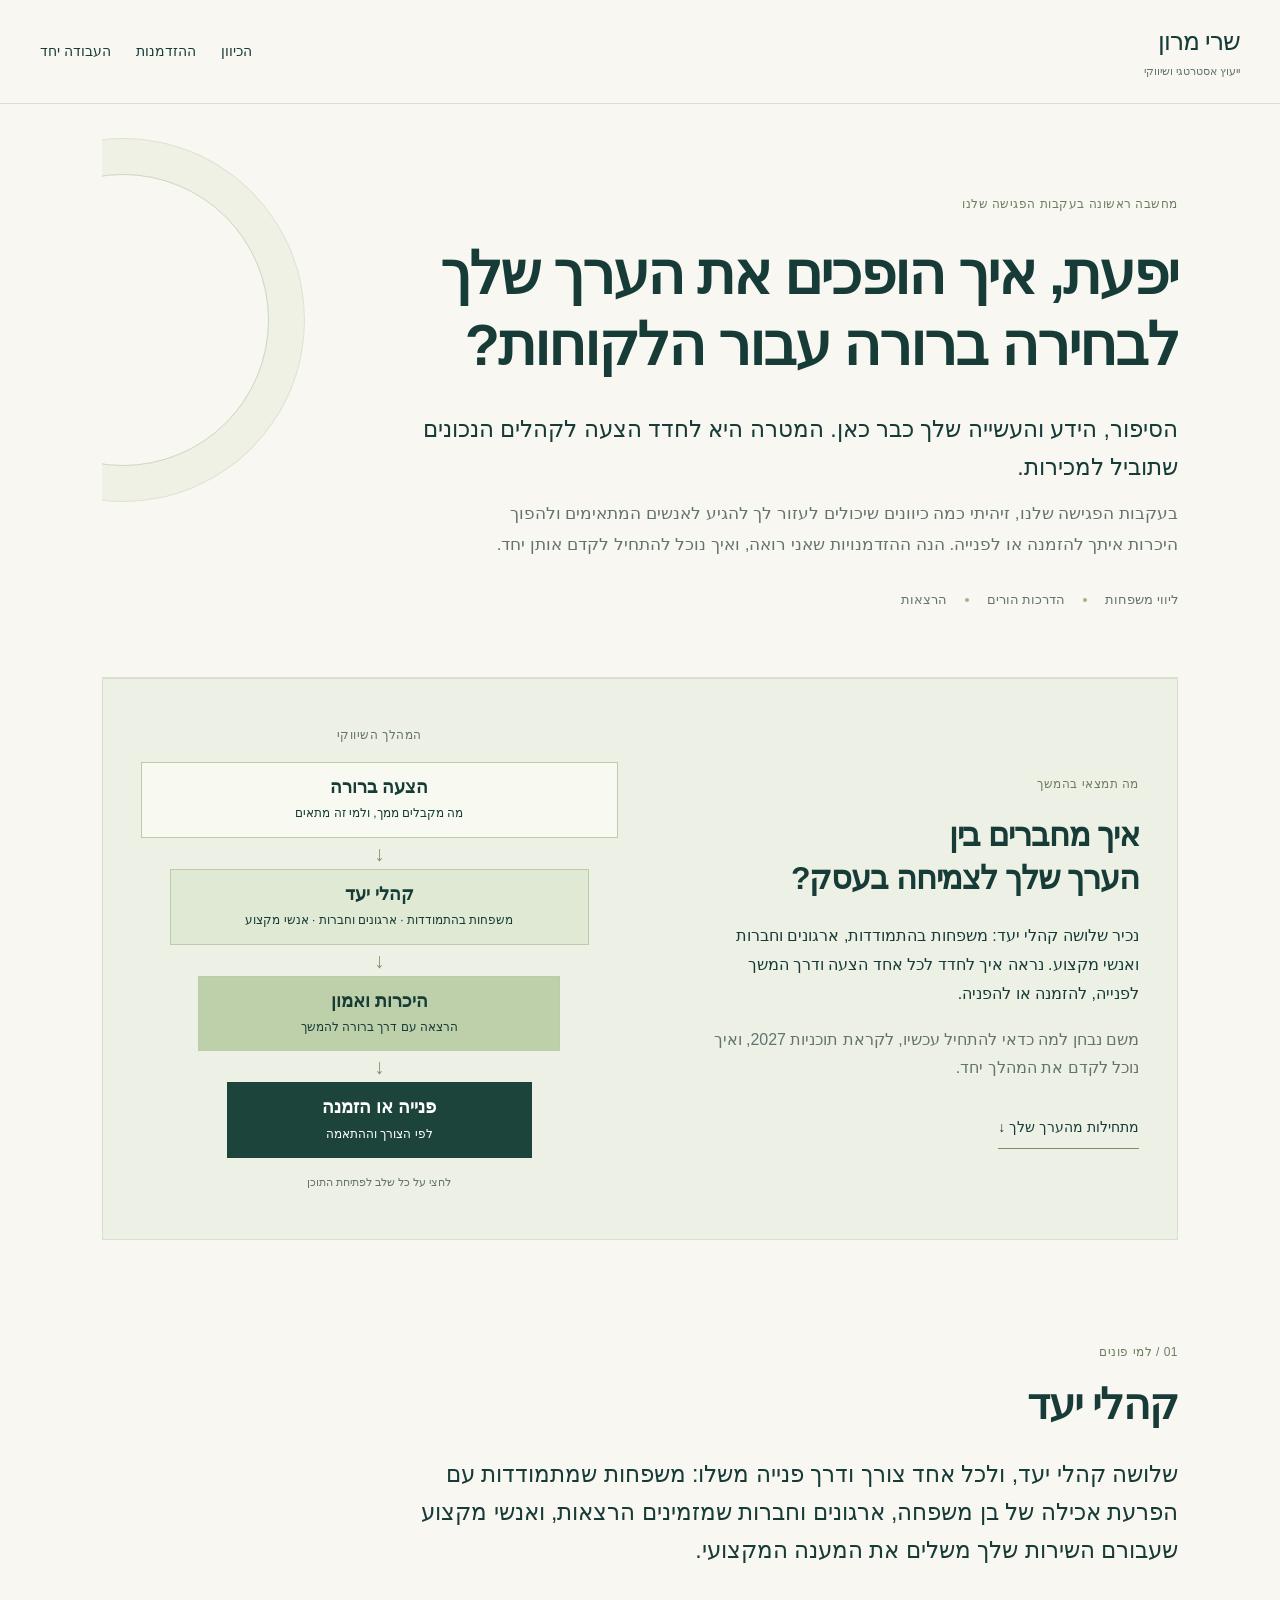
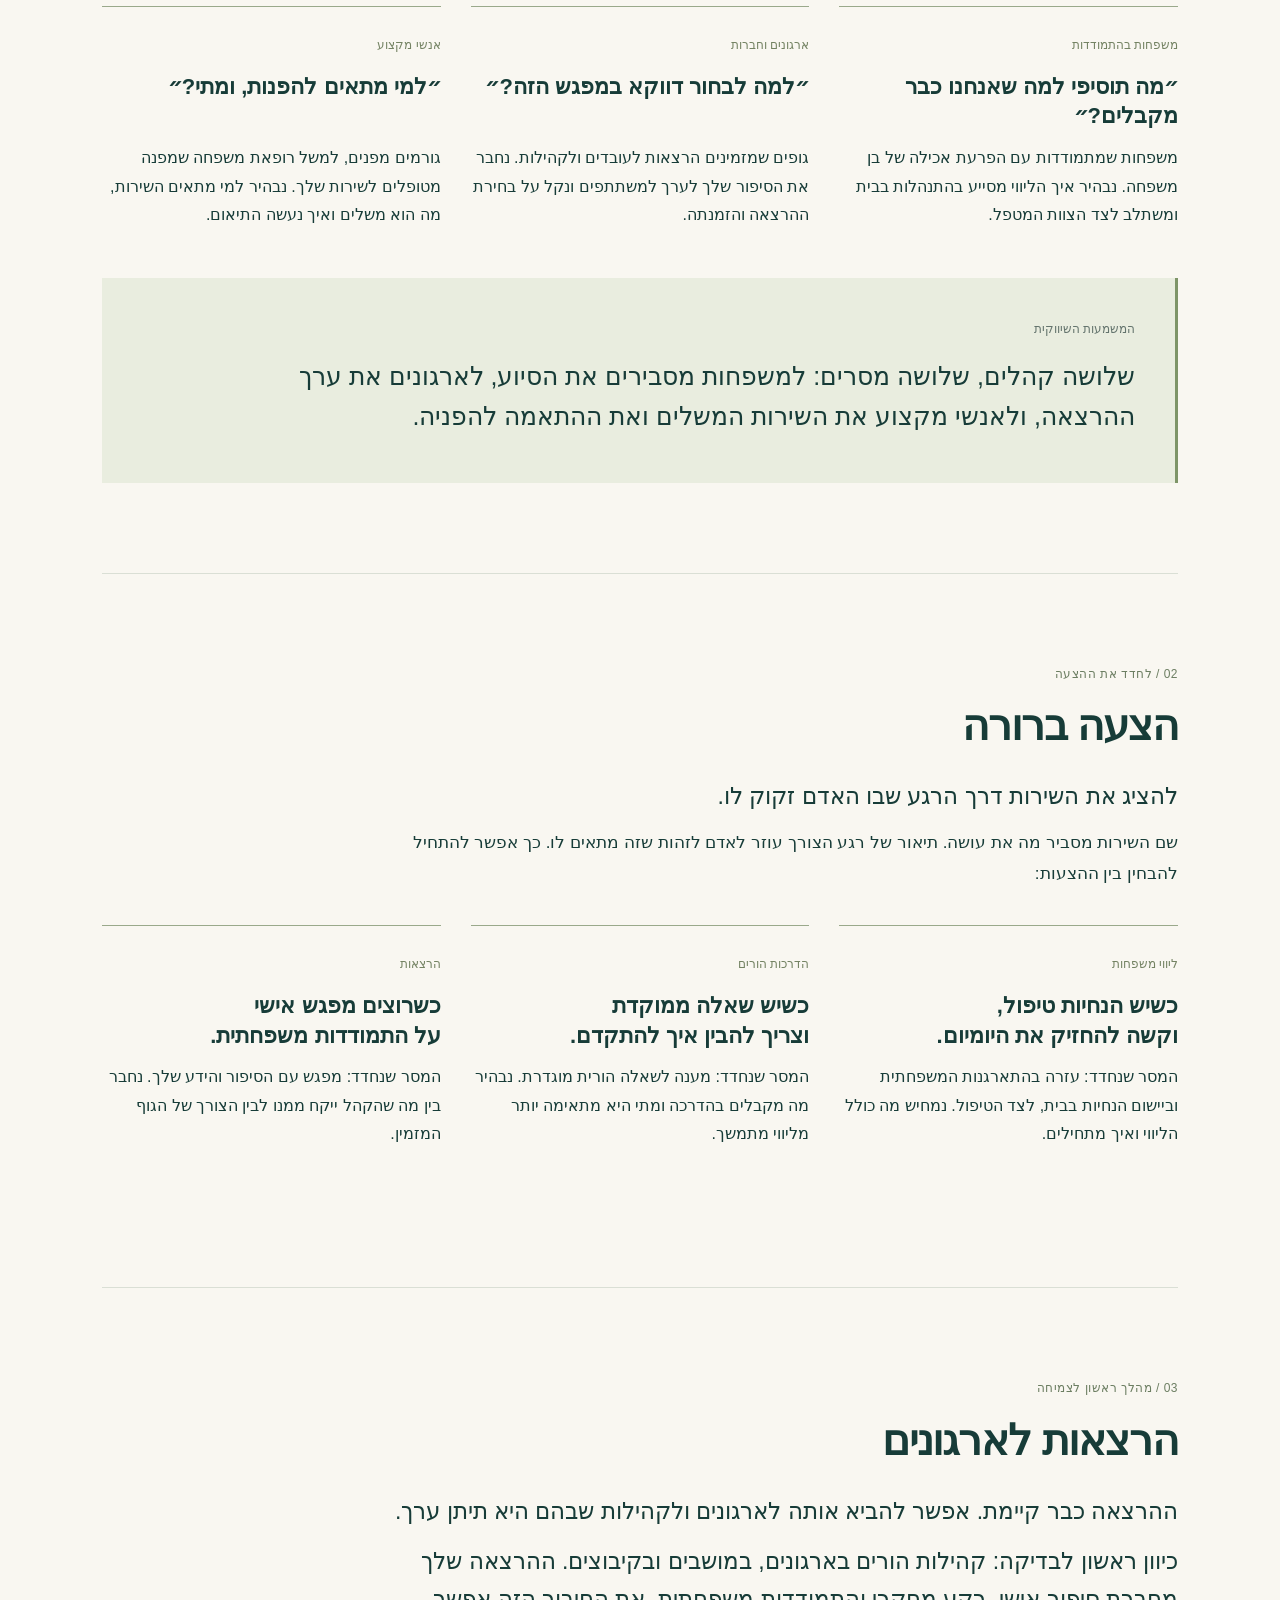
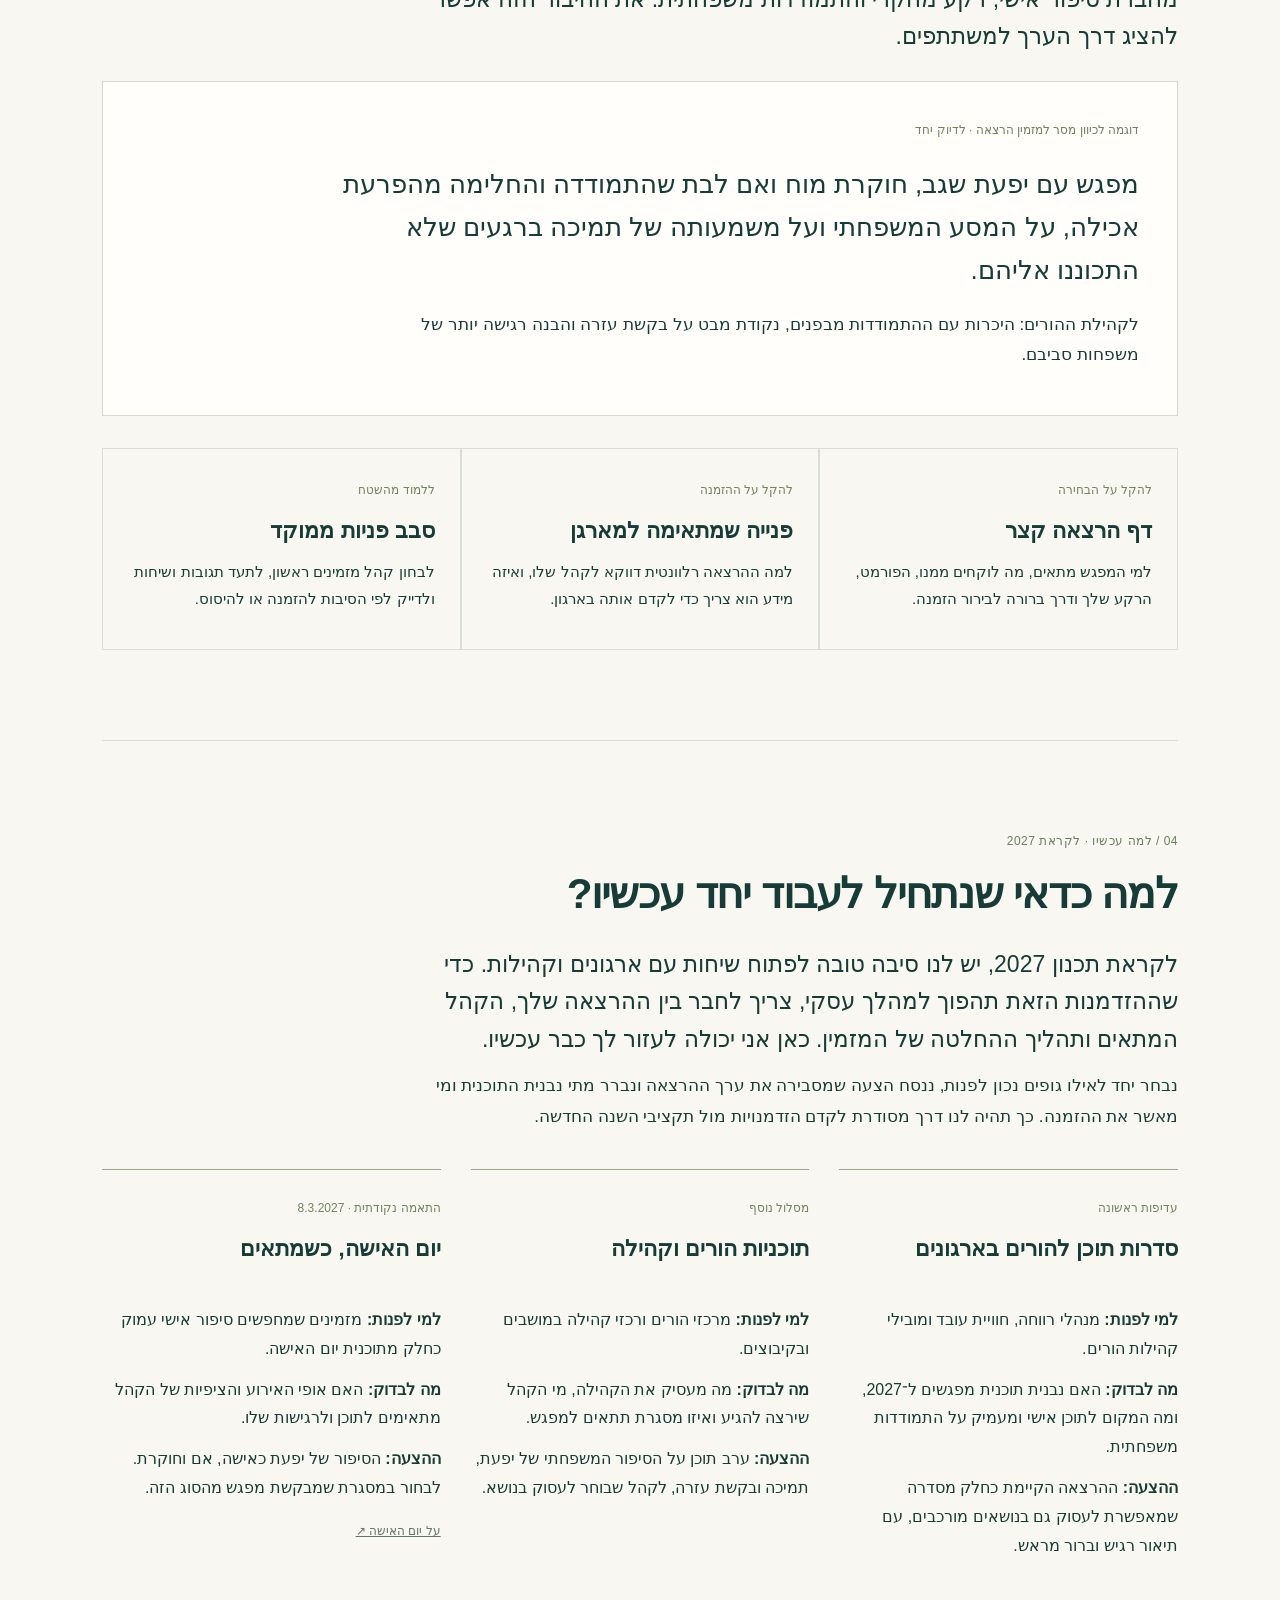
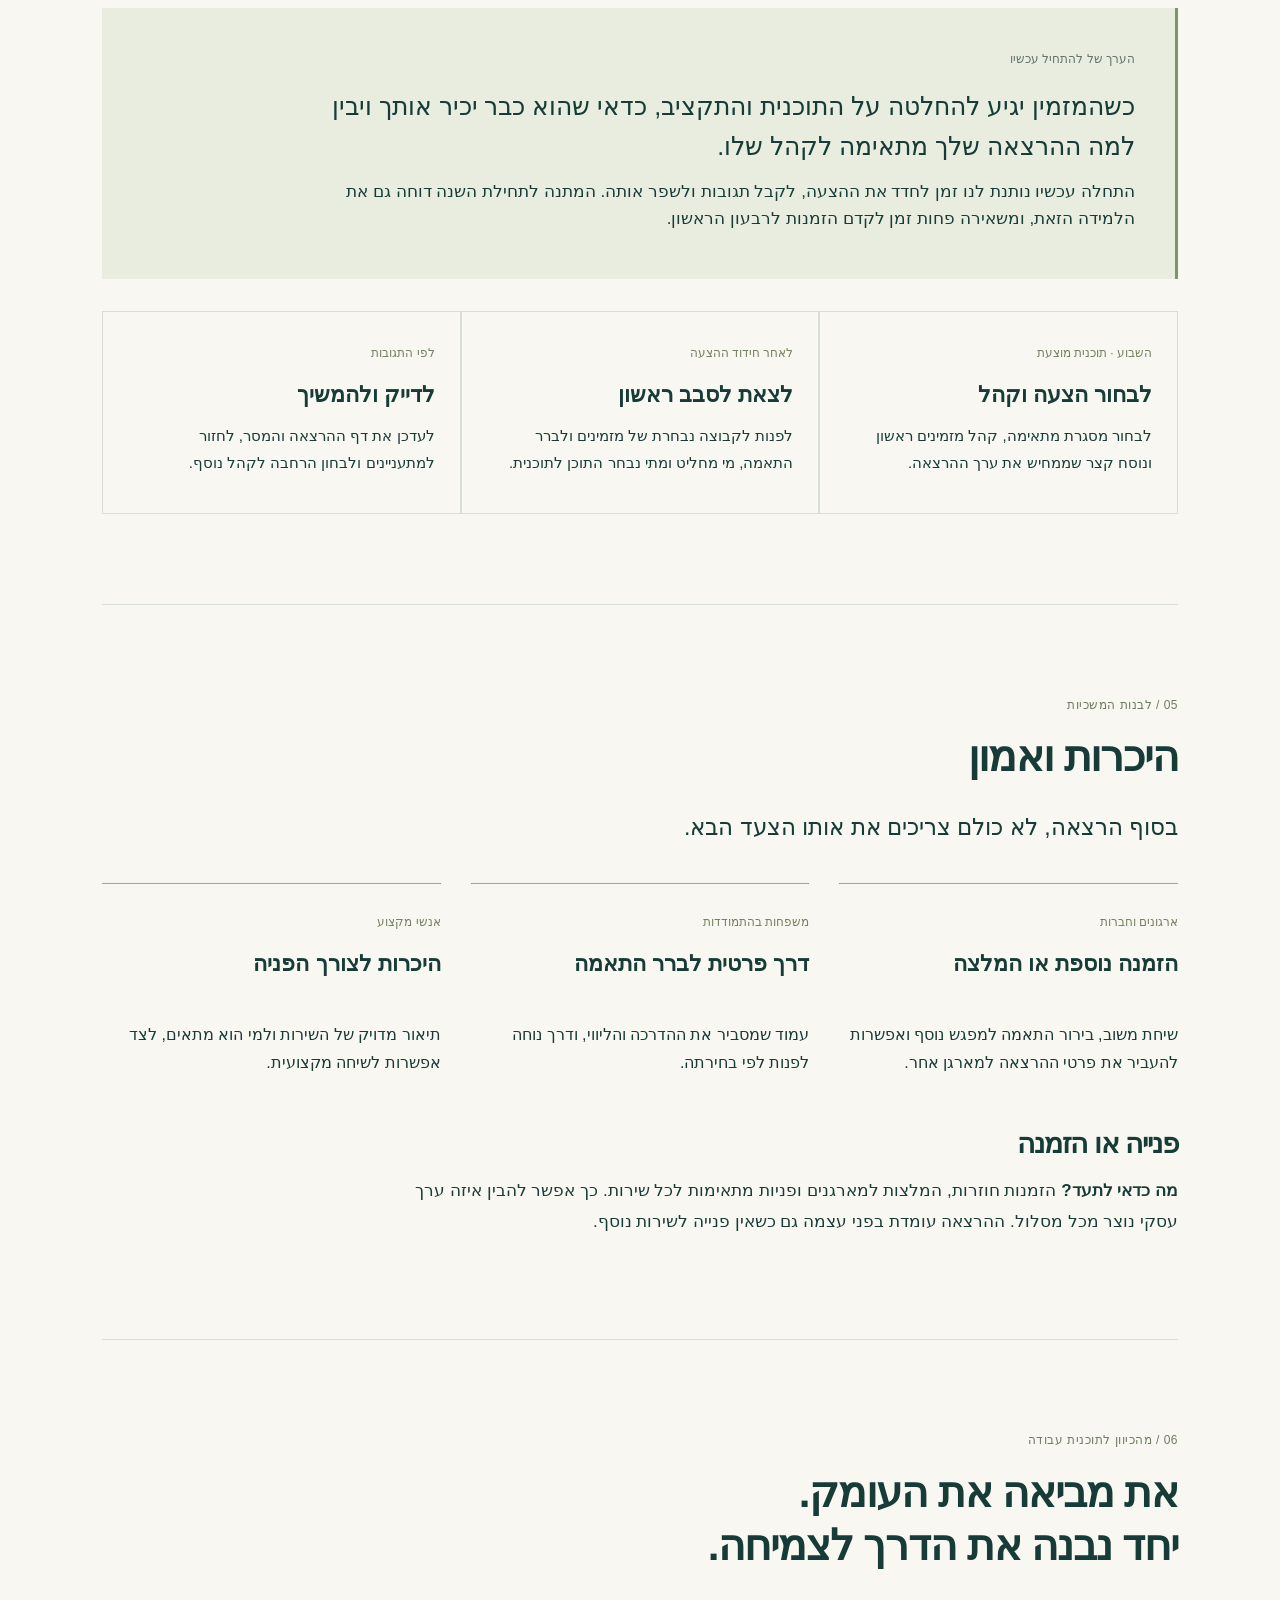
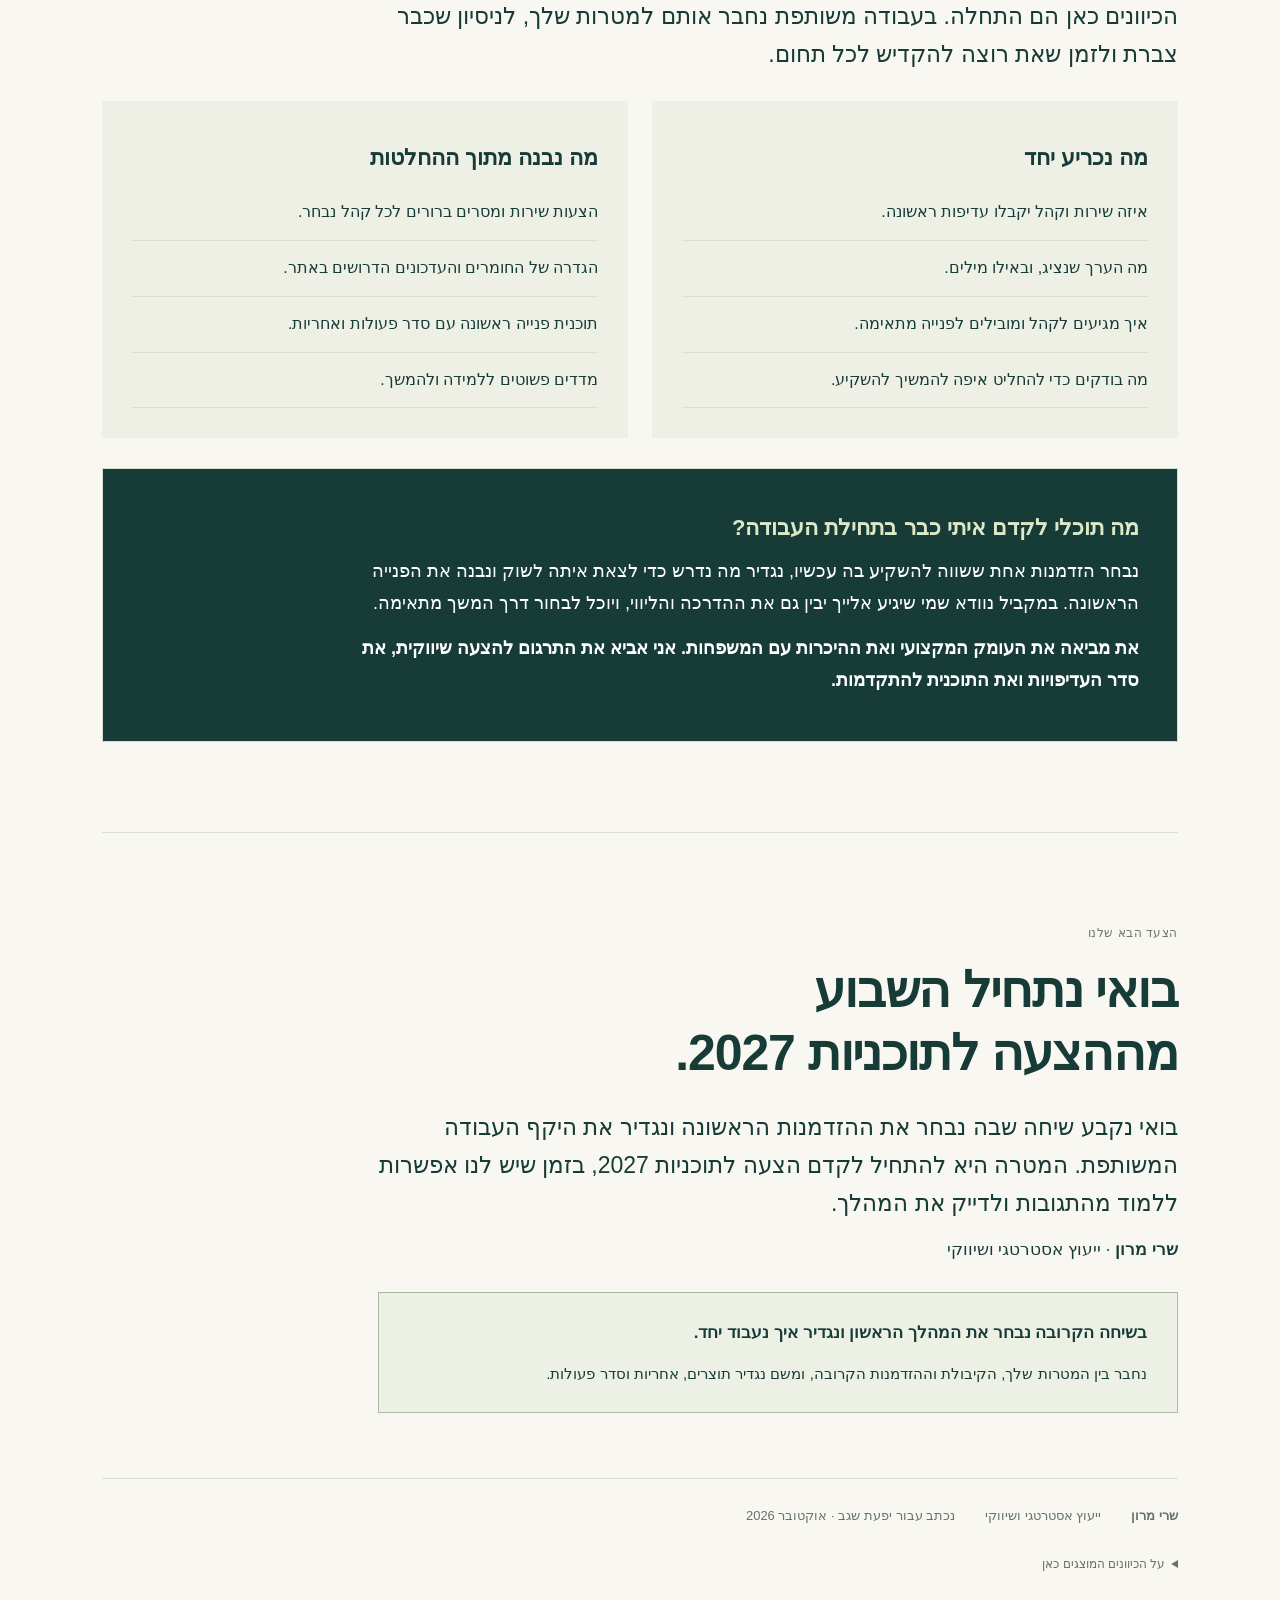
==== commit 39259cfe: "Publish client strategy page with audience funnel dialogs" ====
--- a/index.html
+++ b/index.html
@@ -1,11 +1,118 @@
-<!doctype html><html lang="he" dir="rtl"><head><meta charset="utf-8"><meta name="viewport" content="width=device-width,initial-scale=1"><title>שרי מרון | הזדמנויות לצמיחה בפעילות של יפעת שגב</title><meta name="description" content="מבט אסטרטגי מאת שרי מרון: מחקר, חלופות, קהלים וצעדים ראשונים לצמיחה בפעילות של יפעת שגב."><link rel="stylesheet" href="opportunity.css"><link rel="stylesheet" href="audiences-layout.css"></head><body>
-<a class="skip" href="#main">דילוג לתוכן</a><header><a class="brand" href="#">שרי מרון <small>ייעוץ אסטרטגי ושיווקי</small></a><nav aria-label="ניווט ראשי"><a href="#research">המחקר</a><a href="#competition">התחרות</a><a href="#audiences">הקהלים</a><a href="#actions">ההזדמנויות</a><a href="#numbers">המספרים</a></nav><button onclick="window.print()">הדפסה / PDF</button></header>
-<main id="main"><section class="hero wrap compact-hero"><div><p class="eyebrow">תובנות והמלצות ראשונות בעקבות פגישת ההיכרות, מאת שרי מרון</p><h1>יפעת שגב<br>הזדמנויות לצמיחה</h1><p class="lead">הזדמנות ראשונה: להביא את ההרצאה של יפעת לארגונים ולקהילות.</p><p>הסיפור האישי והידע שלה יכולים לתת ערך להורים, לפתוח דלת להזמנות נוספות ולאפשר למשפחות שזקוקות לכך להכיר את הליווי שלה.</p></div></section><section class="wrap section" id="research"><p class="eyebrow">01 / מה אפשר ללמוד מהשוק</p><h2>מהמחקר להבנת הצורך.<br>מהסיפור של יפעת להזדמנות לצמיחה.</h2><div class="research-grid"><article class="stat"><span class="tag">ממצא מחקרי · ישראל</span><strong dir="ltr">+50%</strong><h3>עלייה בשיעור אבחנות חדשות</h3><p>מחקר ברשומות מכבי מצא עלייה יחסית באבחנות הפרעות אכילה בקרב בני נוער בשנת 2021 לעומת 2019.</p><p class="fine">בני 12 עד 17; מחקר שפורסם ב־2023. נתון היסטורי מתקופת הקורונה, אינו שיעור החולים כיום ואינו תחזית לצמיחה עסקית.</p><a href="https://pubmed.ncbi.nlm.nih.gov/36764609/" target="_blank" rel="noopener">למחקר המקורי ↗</a></article><article><span class="tag">מענה קיים · מערכת הטיפול</span><h3>הורים כבר מקבלים חלק מהמענה במסגרת הטיפול</h3><p>בשניידר, למשל, טיפול היום כולל הדרכות הורים קבוצתיות ופרטניות. משפחה עשויה לקבל ידע והדרכה גם בלי לרכוש שירות נוסף.</p><a href="https://www.schneider.org.il/?ArticleID=4700&CategoryID=1451" target="_blank" rel="noopener">לתיאור השירות בשניידר ↗</a><div class="insight"><b>המשמעות העסקית</b><p>צריך להסביר מה יפעת מוסיפה למשפחה לצד המענה שהיא כבר מקבלת, ובאיזה רגע התוספת חשובה במיוחד.</p></div></article><article><span class="tag">הזדמנות עסקית · הצעה לבדיקה</span><h3>להגיע להורים דרך המקומות שבהם הם כבר נפגשים</h3><p>ההרצאה הקיימת של יפעת מחברת סיפור אישי, ידע והתמודדות משפחתית. אפשר לבחון את התאמתה לקהילות הורים בארגונים, במושבים ובקיבוצים.</p><div class="insight"><b>מה מחבר בין הממצא למהלך?</b><p>המחקר נותן רקע לחשיבות הנושא. ההמלצה להרחיב הרצאות נשענת גם על התוכן של יפעת ועל אפשרות להגיע לקהל דרך גוף מזמין. את הביקוש נבדוק בפניות ובהזמנות בפועל.</p></div></article></div><p class="method">הסקירה מבוססת על מקורות פתוחים. טרם נערכו ראיונות לקוחות או ניתוח נתוני העסק. היקף התחלואה אינו שווה לגודל השוק הנגיש ליפעת.</p></section>
-<section class="tint" id="competition"><div class="wrap section"><p class="eyebrow">02 / מפת החלופות</p><h2>על מה משפחות וגופים מזמינים כבר יכולים לבחור?</h2><p class="intro">זו מפת השוואה ראשונית. חלק מהגופים עשויים להיות גם שותפים להפניה; לכל שירות יש זירת בחירה משלו.</p><div class="table-scroll"><table><thead><tr><th>חלופה</th><th>מה היא מציעה</th><th>החפיפה ליפעת</th><th>מה כדאי ללמוד</th></tr></thead><tbody><tr><td><a href="https://www.anorexia.co.il/" target="_blank" rel="noopener">Thrive ↗</a><small>מתחרה ישיר בחלק מהשירותים</small></td><td>ליווי הורים, הדרכה קבוצתית וכלים דיגיטליים</td><td>תמיכה לאורך ההתמודדות והדרכת הורים</td><td>איך להמחיש את הערך של ליווי אישי של יפעת ומה כלול בו</td></tr><tr><td><a href="https://www.schneider.org.il/?ArticleID=4700&CategoryID=1451" target="_blank" rel="noopener">שניידר ↗</a><small>מענה במסגרת טיפולית</small></td><td>צוות רב מקצועי והדרכות הורים במסגרת טיפול יום</td><td>חלק מצורכי ההדרכה כבר מקבלים מענה</td><td>איזה צורך נשאר בבית ואיך לעבוד בתיאום עם הצוות המטפל</td></tr><tr><td><a href="https://www.noaheyman.co.il/" target="_blank" rel="noopener">נועה הימן ↗</a><small>חפיפה בהדרכות ובהרצאות</small></td><td>טיפול תזונתי, הדרכות הורים והרצאות על תזונה ומניעת הפרעות אכילה</td><td>חלק מקהלי ההורים והגופים המזמינים</td><td>להבחין בין הרצאת מודעות, מניעה וחוויית ההתמודדות המשפחתית</td></tr><tr><td><a href="https://www.patients-rights.org/4029" target="_blank" rel="noopener">המסע שלנו ↗</a><small>קהילה ושותף אפשרי</small></td><td>מידע, תמיכה הדדית וובינרים להורים</td><td>צורך בשייכות, מידע והכוונה</td><td>לחדד את ההבדל בין תמיכת עמיתים לבין ליווי אישי מתמשך</td></tr></tbody></table></div><div class="statement"><span>כיוון בידול לבדיקה</span><h3>עזרה למשפחה להפוך את הנחיות הטיפול להתנהלות אפשרית בבית.</h3><p>הכיוון עולה מתיאור השירות באתר יפעת: התארגנות, תיאום ויישום ביומיום. נבדוק אותו עם משפחות ומפנים, ונחדד את גבולות השירות לצד הטיפול המקצועי.</p></div></div></section>
-<section class="wrap section" id="audiences"><p class="eyebrow">03 / מי בוחר, מי משלם ומי מפנה</p><h2>שלושה שירותים.<br>שלוש סיבות שונות לפנות.</h2><p class="intro">פרופילי לקוחות ראשוניים (ICP), שמיועדים לבדיקה מול פניות ולקוחות בפועל.</p><div class="audiences"><article><span class="index">א</span><h3>ליווי משפחות</h3><p><b>למי:</b> הורים לילד או מתבגר שכבר נמצא בתהליך טיפולי, וההתארגנות המשפחתית סביבו מורכבת.</p><p><b>רגע הפנייה:</b> קושי ליישם הנחיות בבית, לתאם בין גורמים ולהחזיק שגרה.</p><p><b>בחירה ותשלום:</b> ההורים, ולעיתים בן משפחה מסייע. יש לאמת בפועל.</p><p><b>דרך הגעה:</b> אנשי טיפול, משפחות אחרות, חיפוש באתר והיכרות בהרצאה.</p><div class="insight">שאלת הבדיקה: מה חסר למשפחה בין המפגשים עם הצוות המטפל?</div></article><article><span class="index">ב</span><h3>הדרכות הורים</h3><p><b>למי:</b> הורים שמחפשים מענה ממוקד לשאלות חוזרות בהתמודדות.</p><p><b>רגע הפנייה:</b> צורך בהבנה ובכלים בנושא מוגדר, בלי להניח שנדרש ליווי רחב.</p><p><b>בחירה ותשלום:</b> ההורים; בקבוצה ייתכן גם גוף שמזמין ומממן.</p><p><b>דרך הגעה:</b> הרצאה, תוכן ממוקד, המלצה או הפניה מקצועית.</p><div class="insight">שאלת הבדיקה: מה מבדיל את ההדרכה מהליווי ומהמענה שכבר ניתן בטיפול?</div></article><article><span class="index">ג</span><h3>הרצאות</h3><p><b>למי:</b> מנהלות רווחה וקהילות הורים בארגונים, רכזי קהילה במושבים ובקיבוצים ומנהלי מרכזי הורים.</p><p><b>רגע הפנייה:</b> בניית תוכנית להורים או מפגש על התמודדות משפחתית והפרעות אכילה.</p><p><b>בחירה ותשלום:</b> רכזת או מנהל תוכנית, בכפוף לתקציב ולאישור הגוף.</p><p><b>דרך הגעה:</b> פנייה יזומה, המלצות מארגנים ותיק הרצאה ברור באתר.</p><div class="insight">שאלת הבדיקה: מה צריך המזמין כדי להצדיק את הבחירה ולהביא קהל מתאים?</div></article></div><p class="method">רופאי משפחה, פסיכולוגים, פסיכיאטרים ודיאטניות הם קהלי קשר והפניה אפשריים. אין להניח שהם הלקוחות המשלמים.</p></section>
-<section class="dark" id="actions"><div class="wrap section"><p class="eyebrow">04 / הזדמנות לצמיחה כבר עכשיו</p><h2>להביא את הסיפור של יפעת<br>למקומות שבהם הורים נפגשים.</h2><p class="intro">ההרצאה הקיימת יכולה לפתוח דלת לארגונים ולקהילות. במרכז יישארו הסיפור האישי של יפעת, הרקע המחקרי שלה והתובנות מההתמודדות המשפחתית.</p><div class="example"><span class="mini">נוסח מוצע להצגת ההרצאה · לדיוק עם יפעת</span><p>״יפעת שגב, חוקרת מוח ואם לבת שהתמודדה והחלימה מהפרעת אכילה, משתפת במסע המשפחתי שלה ובתובנות שצמחו ממנו. מפגש על הורות ברגעים שלא התכוננו אליהם, על כוחה של תמיכה ועל האפשרות למצוא תקווה בתוך התמודדות מורכבת.״</p></div><div class="lecture-value"><article><h3>להורים שהנושא חדש להם</h3><p>היכרות עם ההתמודדות מבפנים, נקודת מבט על הורות ובקשת עזרה, והבנה רגישה יותר של משפחות סביבם.</p></article><article><h3>למשפחות שהסיפור נוגע בהן</h3><p>תחושת הכרה, ידע על אפשרויות תמיכה ודרך לפנייה פרטית. אין צורך לחשוף את ההתמודדות מול הקהל.</p></article></div><div class="table-scroll"><table class="outreach"><thead><tr><th>איפה מתחילים</th><th>למי פונים</th><th>הזדמנות להזמנה</th></tr></thead><tbody><tr><td>חברות וארגוני הייטק</td><td>רווחה, חוויית עובד וקהילות הורים</td><td>מפגש הורים או הרצאת סיפור אישי לעובדים</td></tr><tr><td>מושבים וקיבוצים</td><td>רכזי קהילה, תרבות וחינוך</td><td>ערב קהילתי, מפגש הורים או מפגש נשים</td></tr><tr><td>מרכזי הורים ומתנ״סים</td><td>מנהלי תוכניות ורכזי משפחה</td><td>שילוב בסדרת מפגשי הורות</td></tr></tbody></table></div><p class="season">חלון אפשרי לפנייה: יום האישה, 8.3.2027, דרך סיפורה של יפעת כאישה, אם וחוקרת. ההרצאה מתאימה לבחינה גם לאורך השנה ולקהל הכולל אבות.</p><div class="action"><span>01</span><div><h3>לארוז את ההרצאה ולבחון ביקוש</h3><p>להכין דף הרצאה קצר ונוסח פנייה מותאם. לבחון אותם מול קבוצה קטנה של מזמינים בארגונים ובקהילות וללמוד מהתגובות.</p><b>נמדוד:</b> תגובות, שיחות, הזמנות ומשוב מהמשתתפים.</div></div><div class="action"><span>02</span><div><h3>להציע המשך למי שהמפגש רלוונטי לו</h3><p>סיכום קצר שאושר בידי יפעת ודרך לפנייה אישית, לפי בחירת המשתתפים. במקביל, לפנות למארגן עם בקשת משוב ואפשרות למפגש נוסף.</p><b>נמדוד:</b> הזמנות חוזרות ופניות מתאימות להדרכה או לליווי. ההרצאה נותנת ערך גם בלי פנייה להמשך.</div></div><div class="action"><span>03</span><div><h3>להבהיר מה מקבלים בהדרכה ובליווי</h3><p>בשני מסלולים ברורים באתר: מתי מתאים כל שירות, מה הוא כולל ואיך מתחילים. כך גם משתתפים וגם אנשי מקצוע יוכלו להבין למי להפנות.</p><b>נמדוד:</b> התאמת הפניות והתחלות השירות, מול הקיבולת של יפעת.</div></div></div></section>
-<section class="wrap section" id="numbers"><p class="eyebrow">05 / להפוך רעיון לניסוי מדיד</p><h2>איך עשויים להיראות 90 יום?</h2><p class="intro">תרחיש המחשה אינטראקטיבי למסלול ההרצאות בלבד. שנו את ההנחות וראו מה נדרש בדרך. אלה אינם נתוני יפעת או שיעורי המרה שנמדדו בשוק.</p><div class="simulator"><div class="controls"><label>מספר הרצאות בתקופה <output id="lectures-out">6</output><input id="lectures" type="range" min="1" max="12" value="6"></label><label>משתתפים בממוצע להרצאה <output id="people-out">30</output><input id="people" type="range" min="10" max="100" step="5" value="30"></label><label>בקשות להמשך קשר <output id="interest-out">10%</output><input id="interest" type="range" min="1" max="25" value="10"></label><label>מהבקשות לשיחות התאמה <output id="calls-out">50%</output><input id="calls" type="range" min="10" max="100" step="5" value="50"></label><label>מהשיחות להתחלת שירות <output id="starts-out">30%</output><input id="starts" type="range" min="5" max="70" step="5" value="30"></label></div><div class="results" aria-live="polite"><div><strong id="attendance">180</strong><span>השתתפויות בהרצאות</span></div><span class="arrow">↓</span><div><strong id="requests">18</strong><span>בקשות להמשך קשר</span></div><span class="arrow">↓</span><div><strong id="conversations">9</strong><span>שיחות התאמה צפויות בחישוב</span></div><span class="arrow">↓</span><div class="result-final"><strong id="clients">2.7</strong><span>התחלות שירות בחישוב, כ־3</span></div></div></div><p class="fine">החישוב הוא מכפלת ההנחות, ולא הבטחה לתוצאה. השתתפויות אינן משפחות ייחודיות; ייתכנו כמה בני משפחה או משתתפים חוזרים. התוצאות כוללות הדרכה או ליווי יחד, ללא הנחה לגבי החלוקה ביניהם. מקורות נוספים, כמו מפנים וחיפוש, יימדדו בנפרד.</p><div class="capacity"><h3>לפני שמגדילים ביקוש, בודקים קיבולת</h3><p>כמה משפחות אפשר ללוות במקביל? כמה זמן דורשים מפגש, הכנה ותיאום? כמה הרצאות והדרכות ניתן לקיים בחודש? את היעדים נקבע מול הזמן הזמין ואיכות השירות.</p></div></section>
-<section class="tint" id="next"><div class="wrap section"><p class="eyebrow">06 / הדרך קדימה</p><h2>להתחיל ממוקד. להרחיב לפי מה שעובד.</h2><div class="roadmap"><article><span>שלב ראשון</span><h3>מחקר ובחירה אסטרטגית</h3><p>לנתח פניות קיימות, לקיים שיחות עם משפחות, מפנים ומזמיני הרצאות, ולהשוות חלופות. לבחור קהל ראשון, הבטחת ערך וגבולות שירות.</p></article><article><span>שלב שני</span><h3>תוכנית יציאה לשוק</h3><p>לבנות הצעות שירות, מסרים, עמודי אתר ודרך פנייה. לבחור ערוצים: קשרי הפניה ופנייה לגופים, לצד תוכן בסושיאל וחיפוש. קידום ממומן ייבחן בניסוי מוגדר.</p></article><article><span>שלב שלישי</span><h3>ביצוע ולמידה</h3><p>להפעיל את המהלכים, לתעד מקור פנייה, התאמה והתחלת שירות. להרחיב פעילות לפי התוצאות והקיבולת, במסגרת תוכנית השנה.</p></article></div><div class="closing"><b>התוצאה שנרצה להגיע אליה</b><p>שיפעת תדע למי לפנות, מה להציע, איך להסביר את הערך שלה ואילו פעולות באמת מגדילות את הפעילות.</p></div></div></section>
-<section class="wrap sources"><details><summary>מקורות, שיטת העבודה ומה עוד צריך לברר</summary><p>סקירה ראשונית של מקורות ציבוריים, מעודכנת ל־29.10.2026. המסקנות העסקיות הן פרשנות של שרי מרון והצעות לבדיקה. אין כאן מחקר שוק מלא, ראיונות או נתוני ביצוע של העסק.</p><ul><li><a href="https://www.yifatsegev.com/">אתר יפעת שגב</a> ותיאור השירותים; הדרכות ההורים ומטרות הצמיחה נשענים גם על המידע מפגישת ההיכרות.</li><li><a href="https://pubmed.ncbi.nlm.nih.gov/36764609/">Bilu ואחרים, 2023</a>: מחקר רשומות מכבי, בני 12 עד 17 בשנים 2017 עד 2021. העלייה היחסית של 50% מתייחסת לשיעור אבחנות חדשות ב־2021 לעומת 2019, רווח סמך 35% עד 67%. הנתון אינו ספירת חולות בישראל כיום.</li><li>תיאורי חלופות: <a href="https://www.anorexia.co.il/">Thrive</a>, <a href="https://www.schneider.org.il/?ArticleID=4700&CategoryID=1451">שניידר</a>, <a href="https://www.noaheyman.co.il/">נועה הימן</a>, <a href="https://www.patients-rights.org/4029">המסע שלנו באתר האגודה לזכויות החולה</a>. התיאורים מבוססים על פרסומי הגופים, ללא הערכת איכות או נתח שוק.</li></ul><p><b>להשלמת התמונה:</b> מספר לקוחות והרצאות כיום, מקורות פנייה, היקף השירות וזמן העבודה, הסמכות וגבולות מקצועיים, תוצאות ומשובים שניתן לפרסם בהסכמה. בחירת אזור גאוגרפי תחייב בדיקת נגישות, קשרים וביקוש בפועל; לא נמצא כאן בסיס לדירוג אזורים לפי כדאיות עסקית.</p></details></section></main><footer class="wrap"><b>שרי מרון</b><span>מבט אסטרטגי ושיווקי על הפעילות של יפעת שגב</span><span>תשתית לשיחה ולבחירה משותפת</span></footer><script>
-const ids=['lectures','people','interest','calls','starts'];function update(){const v=Object.fromEntries(ids.map(id=>[id,Number(document.getElementById(id).value)]));ids.forEach((id,i)=>document.getElementById(id+'-out').textContent=v[id]+(i>1?'%':''));const a=v.lectures*v.people,r=a*v.interest/100,c=r*v.calls/100,s=c*v.starts/100;const fmt=n=>n.toLocaleString('he-IL',{maximumFractionDigits:1});document.getElementById('attendance').textContent=fmt(a);document.getElementById('requests').textContent=fmt(r);document.getElementById('conversations').textContent=fmt(c);document.getElementById('clients').textContent=fmt(s);document.querySelector('.result-final span').textContent='התחלות שירות בחישוב, כ־'+Math.round(s);}ids.forEach(id=>document.getElementById(id).addEventListener('input',update));update();
-</script></body></html>+<!doctype html>
+<html lang="he" dir="rtl">
+<meta charset="utf-8"><meta name="viewport" content="width=device-width,initial-scale=1">
+<title>יפעת, מהערך שלך לצמיחה | שרי מרון</title>
+<style>
+:root{--ink:#183b36;--muted:#62716a;--paper:#f6f4ed;--line:#d7ddd2;--accent:#ccf085}*{box-sizing:border-box}html{scroll-behavior:smooth}body{margin:0;background:var(--paper);color:var(--ink);font-family:Arial,sans-serif;line-height:1.7}main,header,.toolbar-inner{max-width:1100px;margin:auto;padding:0 32px}.toolbar{background:var(--ink);color:white;position:sticky;top:0;z-index:2}.toolbar-inner{display:flex;justify-content:space-between;align-items:center;gap:20px;padding-top:12px;padding-bottom:12px;font-size:14px}button,.cta{font:inherit;border:1px solid #74887c;background:transparent;color:inherit;padding:9px 18px;border-radius:6px;cursor:pointer}button[aria-pressed=true]{background:var(--accent);color:var(--ink);border-color:var(--accent)}header{display:flex;justify-content:space-between;padding-top:30px;font-size:14px}section{padding:66px 0;border-bottom:1px solid var(--line)}.hero{padding-top:72px}.eyebrow{font-size:13px;letter-spacing:1px;color:var(--muted)}h1{font-size:clamp(37px,5vw,64px);line-height:1.16;max-width:850px;letter-spacing:-1.8px;margin:24px 0}h2{font-size:clamp(28px,3.4vw,40px);line-height:1.25;margin:15px 0 25px;max-width:860px}h3{font-size:22px;line-height:1.35;margin:12px 0}p{max-width:780px;margin:12px 0}.lead{font-size:22px;max-width:770px}.note{background:#fff7dc;color:#69562e;border-right:3px solid #c9a448;padding:13px 18px;margin:26px 0;font-size:14px;max-width:900px}.note b{display:block}.hide-notes .note{display:none}.three{display:grid;grid-template-columns:repeat(3,1fr);gap:24px;margin:30px 0}.three article{border-top:2px solid var(--ink);padding-top:18px}.num{font-size:13px;color:var(--muted)}.highlight{background:var(--ink);color:white;padding:32px;margin-top:28px}.highlight p{font-size:22px}.steps{display:grid;grid-template-columns:repeat(3,1fr);gap:0;margin-top:28px}.steps article{padding:22px;border:1px solid var(--line)}.example{background:white;border:1px solid var(--line);padding:28px;margin-top:25px}.label{font-size:12px;color:var(--muted)}.example blockquote{margin:18px 0;font-size:23px;line-height:1.5;max-width:800px}.split{display:grid;grid-template-columns:1fr 1fr;gap:32px;margin-top:28px}.split article{padding:26px;background:#e8ecdf}.check{padding:13px 0;border-bottom:1px solid var(--line)}.cta{display:inline-block;background:var(--ink);color:white;text-decoration:none;margin-top:20px}footer{padding:35px 0 65px;font-size:13px;color:var(--muted)}.outline{display:flex;flex-wrap:wrap;gap:8px;margin:25px 0}.outline a{font-size:13px;text-decoration:none;color:var(--ink);border:1px solid var(--line);padding:7px 12px}.final{border:0}a{color:inherit}@media(max-width:700px){main,header,.toolbar-inner{padding-right:20px;padding-left:20px}.toolbar-inner{font-size:12px}.three,.steps,.split{grid-template-columns:1fr;gap:18px}section{padding:45px 0}.hero{padding-top:45px}h1{letter-spacing:-1px}.highlight{padding:24px}header span:last-child{display:none}}@media print{.toolbar,.note,.outline{display:none}section{break-inside:avoid;padding:30px 0}body{background:white}}
+
+/* Client presentation */
+:root{--ink:#173c38;--muted:#64746d;--paper:#f9f7f1;--line:#dadfd5;--accent:#d9e8b9}
+body{font-family:Arial,"Segoe UI",sans-serif;font-size:17px;line-height:1.8;background:var(--paper)}main{max-width:1180px;padding:0 52px}header{max-width:1280px;padding:25px 40px;align-items:center;border-bottom:1px solid var(--line);gap:24px}header nav{display:flex;gap:25px}header nav a{text-decoration:none;font-size:14px}header>span{color:var(--muted);font-size:12px}.brand{text-decoration:none;font-size:25px;line-height:1.3;letter-spacing:-1px}.brand small{display:block;font-size:11px;letter-spacing:0;color:var(--muted);margin-top:6px}section{padding:90px 0;scroll-margin-top:25px}.hero{position:relative;padding:90px 0 65px;overflow:hidden}.hero:after{content:"";position:absolute;left:-125px;top:70px;width:290px;height:290px;border:1px solid #ccd6c3;border-radius:50%;box-shadow:0 0 0 35px #eff1e5,0 0 0 36px #dce2d3;z-index:-1}h1{font-size:clamp(38px,4.5vw,61px);line-height:1.23;max-width:900px;letter-spacing:-2px;margin:24px 0 30px}h2{font-size:clamp(30px,3.3vw,43px);letter-spacing:-1.1px}h3{font-size:22px}.eyebrow{font-size:12px;letter-spacing:.5px;color:#6c7e62}.lead{font-size:23px;line-height:1.65;max-width:800px}.hero>p:not(.lead){color:var(--muted);max-width:700px}.hero-link{display:inline-flex;gap:24px;align-items:center;margin:22px 0 35px;text-decoration:none;border-bottom:1px solid var(--ink);padding-bottom:8px;font-size:16px}.hero-link span{font-size:24px}.hero-signature{display:flex;align-items:center;gap:18px;color:var(--muted);font-size:13px}.hero-signature i{width:4px;height:4px;background:#a2b08b;border-radius:50%}.three{gap:30px;margin:36px 0}.three article{border-top:1px solid #9aa98b;padding-top:22px}.three article p{font-size:16px}.three article h3{min-height:60px}.num{font-size:12px;color:#748363}.highlight{padding:35px 40px;background:#e9eddf;color:var(--ink);border-right:3px solid #7e9568}.highlight>span{font-size:12px;color:var(--muted)}.highlight p{font-size:25px;line-height:1.6;max-width:850px}.steps{margin-top:32px}.steps article{padding:25px}.steps p{font-size:15px}.example{background:#fffefa;padding:32px 38px;border:1px solid #d4dccb}.example blockquote{font-size:26px;line-height:1.65}.example .label{color:#718260}.split{gap:24px}.split article{background:#eef0e6;padding:30px}.check{font-size:16px}.work-section{position:relative}.work-section>.example{margin-top:30px;background:var(--ink);color:#fff}.work-section>.example h3{color:#dce8c7}.work-section>.example p{font-size:18px}.final{padding-bottom:65px}.final h2{font-size:clamp(34px,4vw,50px)}.invitation{margin-top:26px;padding:25px 30px;border:1px solid #acb99e;background:#edf0e4;max-width:800px}.invitation p{font-size:15px;margin-bottom:0}footer{border-top:1px solid var(--line);display:flex;flex-wrap:wrap;gap:12px 30px;align-items:center;padding-top:25px}footer details{flex-basis:100%;font-size:12px;margin-top:14px}footer details p{max-width:850px}footer summary{cursor:pointer}#timing .three article a{font-size:12px;color:var(--muted)}
+@media(max-width:760px){main{padding:0 22px}header{padding:20px 22px}header nav{gap:15px}header>span{display:none}section{padding:58px 0}.hero{padding-top:55px}h1{letter-spacing:-1px}.lead{font-size:20px}.three,.steps,.split{grid-template-columns:1fr}.three article h3{min-height:0}.highlight,.example{padding:25px}.highlight p{font-size:22px}.example blockquote{font-size:22px}.hero:after{opacity:.4;left:-210px}footer{font-size:12px}.hero-signature{gap:10px}}
+@media print{header nav,.hero-link{display:none}section{padding:30px 0;break-inside:avoid}main{padding:0 15px}.hero:after{display:none}}
+
+.reading-map{padding:34px 32px 30px;background:#edf0e5;border:1px solid #d8dfce;margin:0 0 12px}.map-heading{display:grid;grid-template-columns:1fr 1fr;column-gap:35px;align-items:end}.map-heading>.eyebrow{grid-column:1/-1}.map-heading h2{font-size:30px;line-height:1.35;margin:10px 0 20px;letter-spacing:-.6px}.map-heading p{font-size:16px;color:var(--muted);margin:0 0 23px}.map-track{display:grid;grid-template-columns:repeat(4,1fr);gap:0;list-style:none;padding:0;margin:8px 0 0}.map-track li{position:relative;min-width:0}.map-track li+li{border-right:1px solid #cbd4c0}.map-track a{display:flex;flex-direction:column;text-decoration:none;padding:10px 20px 4px;height:100%;transition:background .2s}.map-track a:hover,.map-track a:focus-visible{background:#e1e8d5;outline:2px solid #8c9e78;outline-offset:-2px}.map-number{border:1px solid #a2b292;border-radius:50%;width:33px;height:33px;display:grid;place-items:center;font-size:12px;margin-bottom:16px;background:#f9faf5}.map-track strong{font-size:17px;line-height:1.45;margin-bottom:10px}.map-track a>span:not(.map-number):not(.map-link){font-size:14px;line-height:1.7;color:#586a60}.map-track .map-link{font-size:12px;margin-top:auto;padding-top:18px;color:#385640}.hero-signature{margin-top:28px}@media(max-width:900px){.map-track{grid-template-columns:repeat(2,1fr);gap:20px 0}.map-track li:nth-child(3){border-right:0}.map-heading{display:block}}@media(max-width:480px){.reading-map{padding:25px 16px}.map-heading h2{font-size:27px}.map-track{grid-template-columns:1fr;gap:0}.map-track li+li{border-right:0;border-top:1px solid #cbd4c0}.map-track a{padding:20px 10px}.map-number{margin-bottom:10px}.map-track .map-link{padding-top:10px}}
+
+.marketing-panel{display:grid;grid-template-columns:1fr 1fr;gap:45px;align-items:center;padding:38px}.panel-copy h2{font-size:32px;line-height:1.35;margin:15px 0 22px}.panel-copy p{font-size:16px;line-height:1.8;max-width:430px}.panel-copy p+p{color:var(--muted);margin-top:17px}.panel-start{display:inline-block;text-decoration:none;border-bottom:1px solid #789063;padding:8px 0;margin-top:12px;font-size:14px}.funnel-diagram{display:flex;flex-direction:column;align-items:center;text-align:center;padding:8px 0}.diagram-label{font-size:12px;letter-spacing:.5px;color:var(--muted);margin-bottom:16px}.funnel-stage{display:flex;flex-direction:column;align-items:center;justify-content:center;min-height:71px;text-decoration:none;border:1px solid #bccbac;padding:12px 16px;transition:filter .2s}.funnel-stage:hover,.funnel-stage:focus-visible{filter:brightness(.95);outline:2px solid #7a9067;outline-offset:3px}.funnel-stage strong{font-size:18px;line-height:1.4}.funnel-stage span{font-size:12px;margin-top:3px}.stage-one{width:100%;background:#f8faf2}.stage-two{width:88%;background:#e0e9d3}.stage-three{width:76%;background:#bed0aa}.stage-four{width:64%;background:#1c443b;color:white;border-color:#1c443b}.funnel-arrow{line-height:1;font-size:21px;color:#82956e;padding:5px}.diagram-footnote{font-size:11px;color:var(--muted);margin-top:15px}@media(max-width:760px){.marketing-panel{grid-template-columns:1fr;padding:26px;gap:25px}.panel-copy p{max-width:none}.panel-copy h2{font-size:29px}.funnel-diagram{max-width:420px;width:100%;margin:auto}.stage-four{width:70%}}@media print{.marketing-panel{break-inside:avoid}}
+
+.inquiry-heading{margin-top:36px;scroll-margin-top:35px}.inquiry-heading h2{font-size:28px;margin-bottom:15px}
+
+.funnel-stage{border-radius:0}.stage-two span{max-width:280px}dialog{color:var(--ink);background:var(--paper);border:1px solid #b7c4ab;border-radius:12px;width:min(1050px,calc(100% - 32px));max-height:86vh;padding:0;box-shadow:0 25px 100px #122c3540}dialog::backdrop{background:rgba(13,35,30,.65);backdrop-filter:blur(3px)}.modal-bar{position:sticky;top:0;background:var(--paper);padding:15px 24px;border-bottom:1px solid var(--line);display:flex;align-items:center;justify-content:space-between;z-index:1}.modal-bar span{font-size:13px;color:var(--muted)}.modal-bar button{background:var(--ink);color:white;border:0;padding:7px 17px}.modal-content{padding:30px 38px 40px}.modal-content h2{margin-top:0}.modal-content .inquiry-heading{margin:0}.modal-content .three{gap:22px}.modal-content .eyebrow{margin-bottom:15px}@media(max-width:700px){.modal-content{padding:25px 22px}.modal-content .three{grid-template-columns:1fr}.modal-bar{padding:12px 18px}}body.modal-open{overflow:hidden}
+</style>
+<body>
+
+<header><a class="brand" href="#opening">שרי מרון<small>ייעוץ אסטרטגי ושיווקי</small></a><nav aria-label="ניווט ראשי"><a href="#insight">הכיוון</a><a href="#lecture">ההזדמנות</a><a href="#work">העבודה יחד</a></nav></header>
+<main>
+<section class="hero" id="opening">
+<div class="eyebrow">מחשבה ראשונה בעקבות הפגישה שלנו</div>
+<h1>יפעת, איך הופכים את הערך שלך<br>לבחירה ברורה עבור הלקוחות?</h1>
+<p class="lead">הסיפור, הידע והעשייה שלך כבר כאן. המטרה היא לחדד הצעה לקהלים הנכונים שתוביל למכירות.</p>
+<p>בעקבות הפגישה שלנו, זיהיתי כמה כיוונים שיכולים לעזור לך להגיע לאנשים המתאימים ולהפוך היכרות איתך להזמנה או לפנייה. הנה ההזדמנויות שאני רואה, ואיך נוכל להתחיל לקדם אותן יחד.</p>
+
+<div class="hero-signature"><span>ליווי משפחות</span><i></i><span>הדרכות הורים</span><i></i><span>הרצאות</span></div>
+</section>
+
+<div class="reading-map marketing-panel" aria-label="המהלך השיווקי שנבחן בדף">
+<div class="panel-copy"><span class="eyebrow">מה תמצאי בהמשך</span><h2>איך מחברים בין<br>הערך שלך לצמיחה בעסק?</h2><p>נכיר שלושה קהלי יעד: משפחות בהתמודדות, ארגונים וחברות ואנשי מקצוע. נראה איך לחדד לכל אחד הצעה ודרך המשך לפנייה, להזמנה או להפניה.</p><p>משם נבחן למה כדאי להתחיל עכשיו, לקראת תוכניות 2027, ואיך נוכל לקדם את המהלך יחד.</p><a href="#insight" class="panel-start">מתחילות מהערך שלך ↓</a></div>
+<div class="funnel-diagram" role="group" aria-label="מהצעה ברורה לקהלי יעד, להיכרות ולפנייה או הזמנה">
+<span class="diagram-label">המהלך השיווקי</span>
+<a href="#offers" class="funnel-stage stage-one"><strong>הצעה ברורה</strong><span>מה מקבלים ממך, ולמי זה מתאים</span></a>
+<span class="funnel-arrow" aria-hidden="true">↓</span>
+<a href="#insight" class="funnel-stage stage-two"><strong>קהלי יעד</strong><span>משפחות בהתמודדות · ארגונים וחברות · אנשי מקצוע</span></a>
+<span class="funnel-arrow" aria-hidden="true">↓</span>
+<a href="#connections" class="funnel-stage stage-three"><strong>היכרות ואמון</strong><span>הרצאה עם דרך ברורה להמשך</span></a>
+<span class="funnel-arrow" aria-hidden="true">↓</span>
+<a href="#inquiry" class="funnel-stage stage-four"><strong>פנייה או הזמנה</strong><span>לפי הצורך וההתאמה</span></a>
+<span class="diagram-footnote">לחצי על כל שלב לפתיחת התוכן</span>
+</div></div>
+<section id="insight">
+<div class="eyebrow">01 / למי פונים</div>
+<h2>קהלי יעד</h2>
+<p class="lead">שלושה קהלי יעד, ולכל אחד צורך ודרך פנייה משלו: משפחות שמתמודדות עם הפרעת אכילה של בן משפחה, ארגונים וחברות שמזמינים הרצאות, ואנשי מקצוע שעבורם השירות שלך משלים את המענה המקצועי.</p>
+<div class="three"><article><span class="num">משפחות בהתמודדות</span><h3>״מה תוסיפי למה שאנחנו כבר מקבלים?״</h3><p>משפחות שמתמודדות עם הפרעת אכילה של בן משפחה. נבהיר איך הליווי מסייע בהתנהלות בבית ומשתלב לצד הצוות המטפל.</p></article><article><span class="num">ארגונים וחברות</span><h3>״למה לבחור דווקא במפגש הזה?״</h3><p>גופים שמזמינים הרצאות לעובדים ולקהילות. נחבר את הסיפור שלך לערך למשתתפים ונקל על בחירת ההרצאה והזמנתה.</p></article><article><span class="num">אנשי מקצוע</span><h3>״למי מתאים להפנות, ומתי?״</h3><p>גורמים מפנים, למשל רופאת משפחה שמפנה מטופלים לשירות שלך. נבהיר למי מתאים השירות, מה הוא משלים ואיך נעשה התיאום.</p></article></div>
+<div class="highlight"><span>המשמעות השיווקית</span><p>שלושה קהלים, שלושה מסרים: למשפחות מסבירים את הסיוע, לארגונים את ערך ההרצאה, ולאנשי מקצוע את השירות המשלים ואת ההתאמה להפניה.</p></div>
+
+</section>
+<section id="offers">
+<div class="eyebrow">02 / לחדד את ההצעה</div>
+<h2>הצעה ברורה</h2><p class="lead">להציג את השירות דרך הרגע שבו האדם זקוק לו.</p>
+<p>שם השירות מסביר מה את עושה. תיאור של רגע הצורך עוזר לאדם לזהות שזה מתאים לו. כך אפשר להתחיל להבחין בין ההצעות:</p>
+<div class="three"><article><span class="num">ליווי משפחות</span><h3>כשיש הנחיות טיפול,<br>וקשה להחזיק את היומיום.</h3><p>המסר שנחדד: עזרה בהתארגנות המשפחתית וביישום הנחיות בבית, לצד הטיפול. נמחיש מה כולל הליווי ואיך מתחילים.</p></article><article><span class="num">הדרכות הורים</span><h3>כשיש שאלה ממוקדת<br>וצריך להבין איך להתקדם.</h3><p>המסר שנחדד: מענה לשאלה הורית מוגדרת. נבהיר מה מקבלים בהדרכה ומתי היא מתאימה יותר מליווי מתמשך.</p></article><article><span class="num">הרצאות</span><h3>כשרוצים מפגש אישי<br>על התמודדות משפחתית.</h3><p>המסר שנחדד: מפגש עם הסיפור והידע שלך. נחבר בין מה שהקהל ייקח ממנו לבין הצורך של הגוף המזמין.</p></article></div>
+
+</section>
+<section id="lecture">
+<div class="eyebrow">03 / מהלך ראשון לצמיחה</div>
+<h2>הרצאות לארגונים</h2><p class="lead">ההרצאה כבר קיימת. אפשר להביא אותה לארגונים ולקהילות שבהם היא תיתן ערך.</p>
+<p class="lead">כיוון ראשון לבדיקה: קהילות הורים בארגונים, במושבים ובקיבוצים. ההרצאה שלך מחברת סיפור אישי, רקע מחקרי והתמודדות משפחתית. את החיבור הזה אפשר להציג דרך הערך למשתתפים.</p>
+<div class="example"><span class="label">דוגמה לכיוון מסר למזמין הרצאה · לדיוק יחד</span><blockquote>מפגש עם יפעת שגב, חוקרת מוח ואם לבת שהתמודדה והחלימה מהפרעת אכילה, על המסע המשפחתי ועל משמעותה של תמיכה ברגעים שלא התכוננו אליהם.</blockquote><p>לקהילת ההורים: היכרות עם ההתמודדות מבפנים, נקודת מבט על בקשת עזרה והבנה רגישה יותר של משפחות סביבם.</p></div>
+<div class="steps"><article><span class="num">להקל על הבחירה</span><h3>דף הרצאה קצר</h3><p>למי המפגש מתאים, מה לוקחים ממנו, הפורמט, הרקע שלך ודרך ברורה לבירור הזמנה.</p></article><article><span class="num">להקל על ההזמנה</span><h3>פנייה שמתאימה למארגן</h3><p>למה ההרצאה רלוונטית דווקא לקהל שלו, ואיזה מידע הוא צריך כדי לקדם אותה בארגון.</p></article><article><span class="num">ללמוד מהשטח</span><h3>סבב פניות ממוקד</h3><p>לבחון קהל מזמינים ראשון, לתעד תגובות ושיחות ולדייק לפי הסיבות להזמנה או להיסוס.</p></article></div>
+
+</section>
+<section id="timing">
+<div class="eyebrow">04 / למה עכשיו · לקראת 2027</div>
+<h2>למה כדאי שנתחיל לעבוד יחד עכשיו?</h2>
+<p class="lead">לקראת תכנון 2027, יש לנו סיבה טובה לפתוח שיחות עם ארגונים וקהילות. כדי שההזדמנות הזאת תהפוך למהלך עסקי, צריך לחבר בין ההרצאה שלך, הקהל המתאים ותהליך ההחלטה של המזמין. כאן אני יכולה לעזור לך כבר עכשיו.</p>
+<p>נבחר יחד לאילו גופים נכון לפנות, ננסח הצעה שמסבירה את ערך ההרצאה ונברר מתי נבנית התוכנית ומי מאשר את ההזמנה. כך תהיה לנו דרך מסודרת לקדם הזדמנויות מול תקציבי השנה החדשה.</p>
+<div class="three">
+<article><span class="num">עדיפות ראשונה</span><h3>סדרות תוכן להורים בארגונים</h3><p><b>למי לפנות:</b> מנהלי רווחה, חוויית עובד ומובילי קהילות הורים.</p><p><b>מה לבדוק:</b> האם נבנית תוכנית מפגשים ל־2027, ומה המקום לתוכן אישי ומעמיק על התמודדות משפחתית.</p><p><b>ההצעה:</b> ההרצאה הקיימת כחלק מסדרה שמאפשרת לעסוק גם בנושאים מורכבים, עם תיאור רגיש וברור מראש.</p></article>
+<article><span class="num">מסלול נוסף</span><h3>תוכניות הורים וקהילה</h3><p><b>למי לפנות:</b> מרכזי הורים ורכזי קהילה במושבים ובקיבוצים.</p><p><b>מה לבדוק:</b> מה מעסיק את הקהילה, מי הקהל שירצה להגיע ואיזו מסגרת תתאים למפגש.</p><p><b>ההצעה:</b> ערב תוכן על הסיפור המשפחתי של יפעת, תמיכה ובקשת עזרה, לקהל שבוחר לעסוק בנושא.</p></article>
+<article><span class="num">התאמה נקודתית · 8.3.2027</span><h3>יום האישה, כשמתאים</h3><p><b>למי לפנות:</b> מזמינים שמחפשים סיפור אישי עמוק כחלק מתוכנית יום האישה.</p><p><b>מה לבדוק:</b> האם אופי האירוע והציפיות של הקהל מתאימים לתוכן ולרגישות שלו.</p><p><b>ההצעה:</b> הסיפור של יפעת כאישה, אם וחוקרת. לבחור במסגרת שמבקשת מפגש מהסוג הזה.</p><a href="https://www.un.org/global-issues/gender-equality" target="_blank" rel="noopener">על יום האישה ↗</a></article>
+</div>
+<div class="highlight"><span>הערך של להתחיל עכשיו</span><p>כשהמזמין יגיע להחלטה על התוכנית והתקציב, כדאי שהוא כבר יכיר אותך ויבין למה ההרצאה שלך מתאימה לקהל שלו.</p><p style="font-size:17px">התחלה עכשיו נותנת לנו זמן לחדד את ההצעה, לקבל תגובות ולשפר אותה. המתנה לתחילת השנה דוחה גם את הלמידה הזאת, ומשאירה פחות זמן לקדם הזמנות לרבעון הראשון.</p></div>
+<div class="steps"><article><span class="num">השבוע · תוכנית מוצעת</span><h3>לבחור הצעה וקהל</h3><p>לבחור מסגרת מתאימה, קהל מזמינים ראשון ונוסח קצר שממחיש את ערך ההרצאה.</p></article><article><span class="num">לאחר חידוד ההצעה</span><h3>לצאת לסבב ראשון</h3><p>לפנות לקבוצה נבחרת של מזמינים ולברר התאמה, מי מחליט ומתי נבחר התוכן לתוכנית.</p></article><article><span class="num">לפי התגובות</span><h3>לדייק ולהמשיך</h3><p>לעדכן את דף ההרצאה והמסר, לחזור למתעניינים ולבחון הרחבה לקהל נוסף.</p></article></div>
+
+</section>
+<section id="connections">
+<div class="eyebrow">05 / לבנות המשכיות</div>
+<h2>היכרות ואמון</h2><p class="lead">בסוף הרצאה, לא כולם צריכים את אותו הצעד הבא.</p>
+<div class="three"><article><span class="num">ארגונים וחברות</span><h3>הזמנה נוספת או המלצה</h3><p>שיחת משוב, בירור התאמה למפגש נוסף ואפשרות להעביר את פרטי ההרצאה למארגן אחר.</p></article><article><span class="num">משפחות בהתמודדות</span><h3>דרך פרטית לברר התאמה</h3><p>עמוד שמסביר את ההדרכה והליווי, ודרך נוחה לפנות לפי בחירתה.</p></article><article><span class="num">אנשי מקצוע</span><h3>היכרות לצורך הפניה</h3><p>תיאור מדויק של השירות ולמי הוא מתאים, לצד אפשרות לשיחה מקצועית.</p></article></div>
+<div id="inquiry" class="inquiry-heading"><h2>פנייה או הזמנה</h2><p><b>מה כדאי לתעד?</b> הזמנות חוזרות, המלצות למארגנים ופניות מתאימות לכל שירות. כך אפשר להבין איזה ערך עסקי נוצר מכל מסלול. ההרצאה עומדת בפני עצמה גם כשאין פנייה לשירות נוסף.</p></div>
+
+</section>
+<section id="work" class="work-section">
+<div class="eyebrow">06 / מהכיוון לתוכנית עבודה</div>
+<h2>את מביאה את העומק.<br>יחד נבנה את הדרך לצמיחה.</h2>
+<p class="lead">הכיוונים כאן הם התחלה. בעבודה משותפת נחבר אותם למטרות שלך, לניסיון שכבר צברת ולזמן שאת רוצה להקדיש לכל תחום.</p>
+<div class="split"><article><h3>מה נכריע יחד</h3><div class="check">איזה שירות וקהל יקבלו עדיפות ראשונה.</div><div class="check">מה הערך שנציג, ובאילו מילים.</div><div class="check">איך מגיעים לקהל ומובילים לפנייה מתאימה.</div><div class="check">מה בודקים כדי להחליט איפה להמשיך להשקיע.</div></article><article><h3>מה נבנה מתוך ההחלטות</h3><div class="check">הצעות שירות ומסרים ברורים לכל קהל נבחר.</div><div class="check">הגדרה של החומרים והעדכונים הדרושים באתר.</div><div class="check">תוכנית פנייה ראשונה עם סדר פעולות ואחריות.</div><div class="check">מדדים פשוטים ללמידה ולהמשך.</div></article></div>
+<div class="example"><h3>מה תוכלי לקדם איתי כבר בתחילת העבודה?</h3><p>נבחר הזדמנות אחת ששווה להשקיע בה עכשיו, נגדיר מה נדרש כדי לצאת איתה לשוק ונבנה את הפנייה הראשונה. במקביל נוודא שמי שיגיע אלייך יבין גם את ההדרכה והליווי, ויוכל לבחור דרך המשך מתאימה.</p><p><b>את מביאה את העומק המקצועי ואת ההיכרות עם המשפחות. אני אביא את התרגום להצעה שיווקית, את סדר העדיפויות ואת התוכנית להתקדמות.</b></p></div>
+</section>
+<section class="final" id="next">
+<div class="eyebrow">הצעד הבא שלנו</div>
+<h2>בואי נתחיל השבוע<br>מההצעה לתוכניות 2027.</h2>
+<p class="lead">בואי נקבע שיחה שבה נבחר את ההזדמנות הראשונה ונגדיר את היקף העבודה המשותפת. המטרה היא להתחיל לקדם הצעה לתוכניות 2027, בזמן שיש לנו אפשרות ללמוד מהתגובות ולדייק את המהלך.</p>
+<p><b>שרי מרון</b> · ייעוץ אסטרטגי ושיווקי</p>
+<div class="invitation"><b>בשיחה הקרובה נבחר את המהלך הראשון ונגדיר איך נעבוד יחד.</b><p>נחבר בין המטרות שלך, הקיבולת וההזדמנות הקרובה, ומשם נגדיר תוצרים, אחריות וסדר פעולות.</p></div>
+
+</section>
+<footer><b>שרי מרון</b><span>ייעוץ אסטרטגי ושיווקי</span><span>נכתב עבור יפעת שגב · אוקטובר 2026</span><details><summary>על הכיוונים המוצגים כאן</summary><p>המלצות ראשונות בעקבות פגישת ההיכרות ועיון בחומרים הציבוריים. בחירת הקהלים והמסרים תיבחן מול הפעילות והביקוש בפועל. מועדי תכנון ואישור תקציב משתנים בין ארגונים. נוסח ההרצאה וחלוקת השירותים ידויקו יחד איתך.</p></details></footer>
+</main>
+
+<dialog id="stage-dialog" aria-labelledby="dialog-title"><div class="modal-bar"><span>המהלך השיווקי</span><button type="button" id="close-dialog" aria-label="סגירת החלונית">סגירה ×</button></div><div class="modal-content" id="dialog-content"></div></dialog>
+<script>
+const modal=document.getElementById('stage-dialog'),content=document.getElementById('dialog-content');
+let opener;
+document.querySelectorAll('.funnel-stage').forEach(link=>{link.setAttribute('aria-haspopup','dialog');link.addEventListener('click',event=>{event.preventDefault();opener=link;const source=document.querySelector(link.getAttribute('href'));const clone=source.cloneNode(true);clone.removeAttribute('id');clone.querySelectorAll('[id]').forEach(el=>el.removeAttribute('id'));if(link.getAttribute('href')==='#connections')clone.querySelector('.inquiry-heading')?.remove();content.replaceChildren(...clone.childNodes);content.querySelector('h2').id='dialog-title';modal.showModal();document.body.classList.add('modal-open');modal.scrollTop=0;});});
+document.getElementById('close-dialog').addEventListener('click',()=>modal.close());
+modal.addEventListener('click',event=>{if(event.target===modal){const r=modal.getBoundingClientRect();if(event.clientX<r.left||event.clientX>r.right||event.clientY<r.top||event.clientY>r.bottom)modal.close();}});
+modal.addEventListener('close',()=>{document.body.classList.remove('modal-open');content.replaceChildren();opener?.focus({preventScroll:true});});
+</script></body></html>
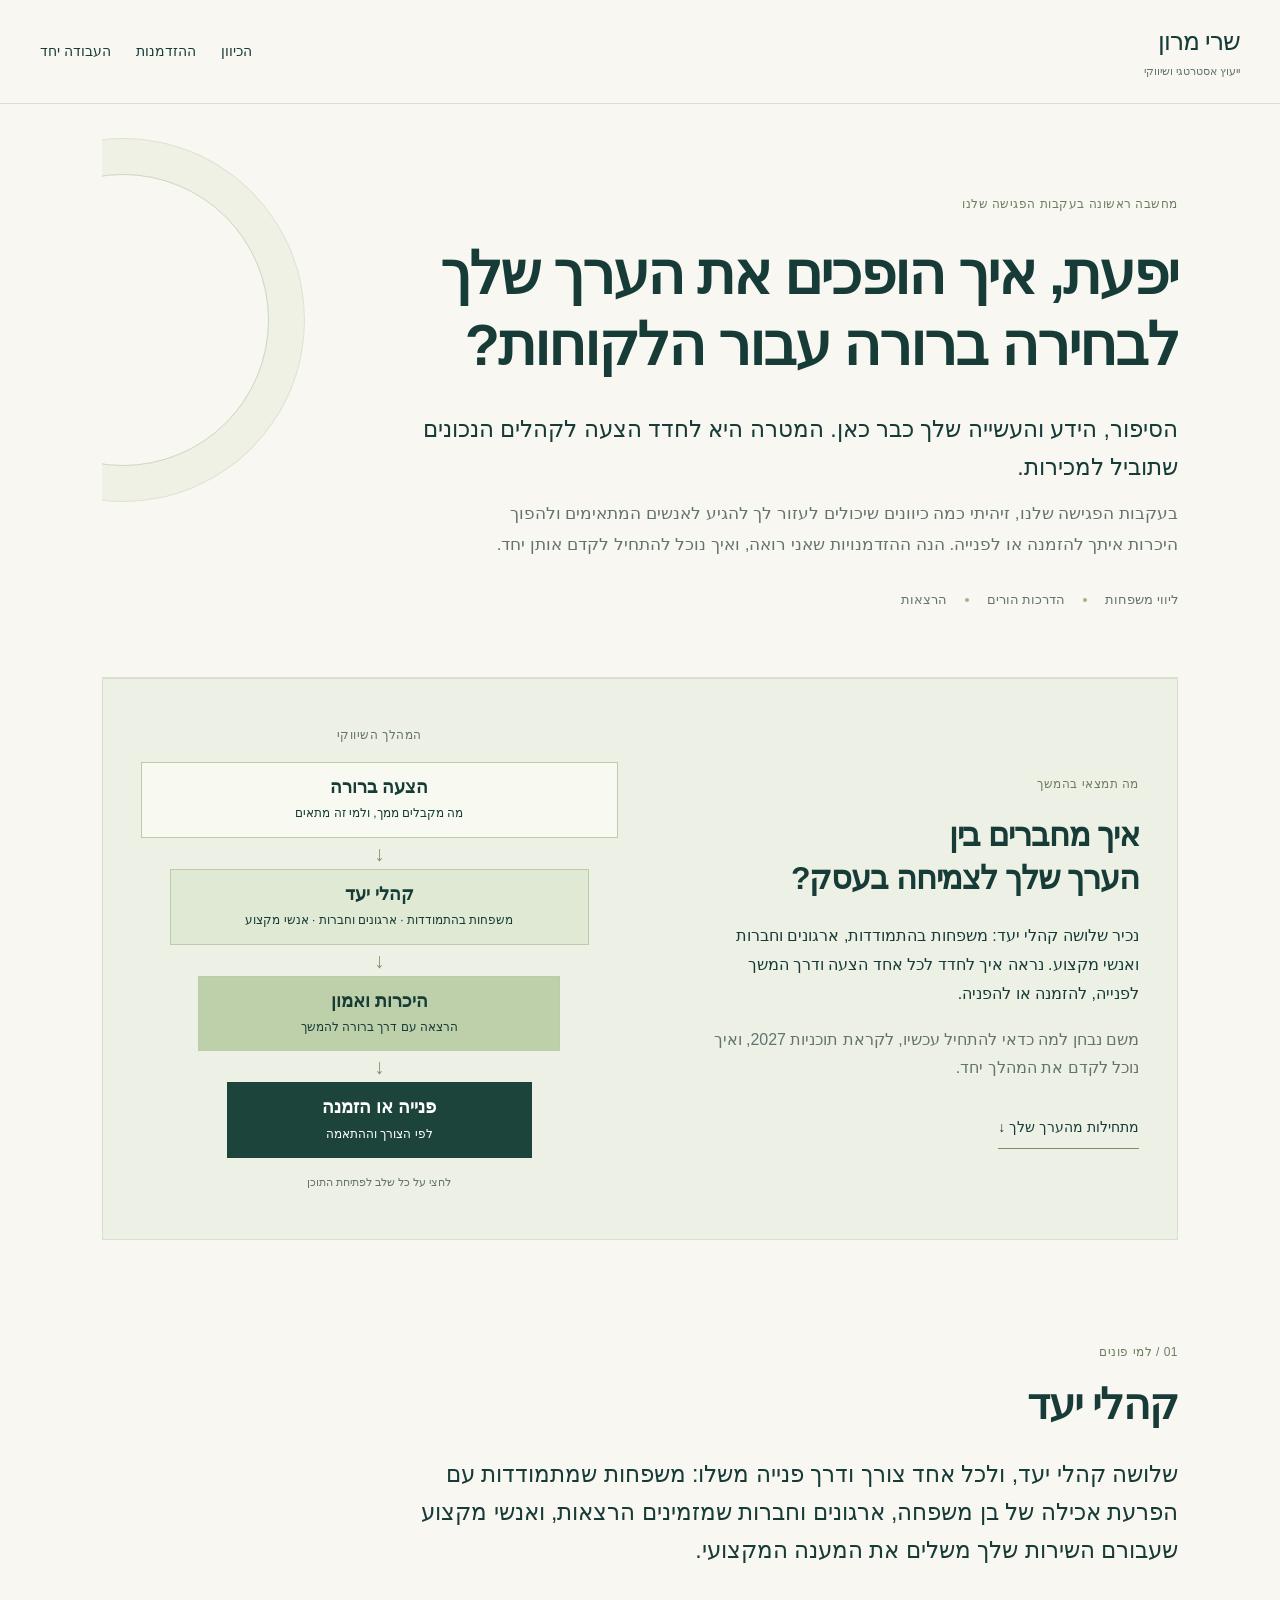
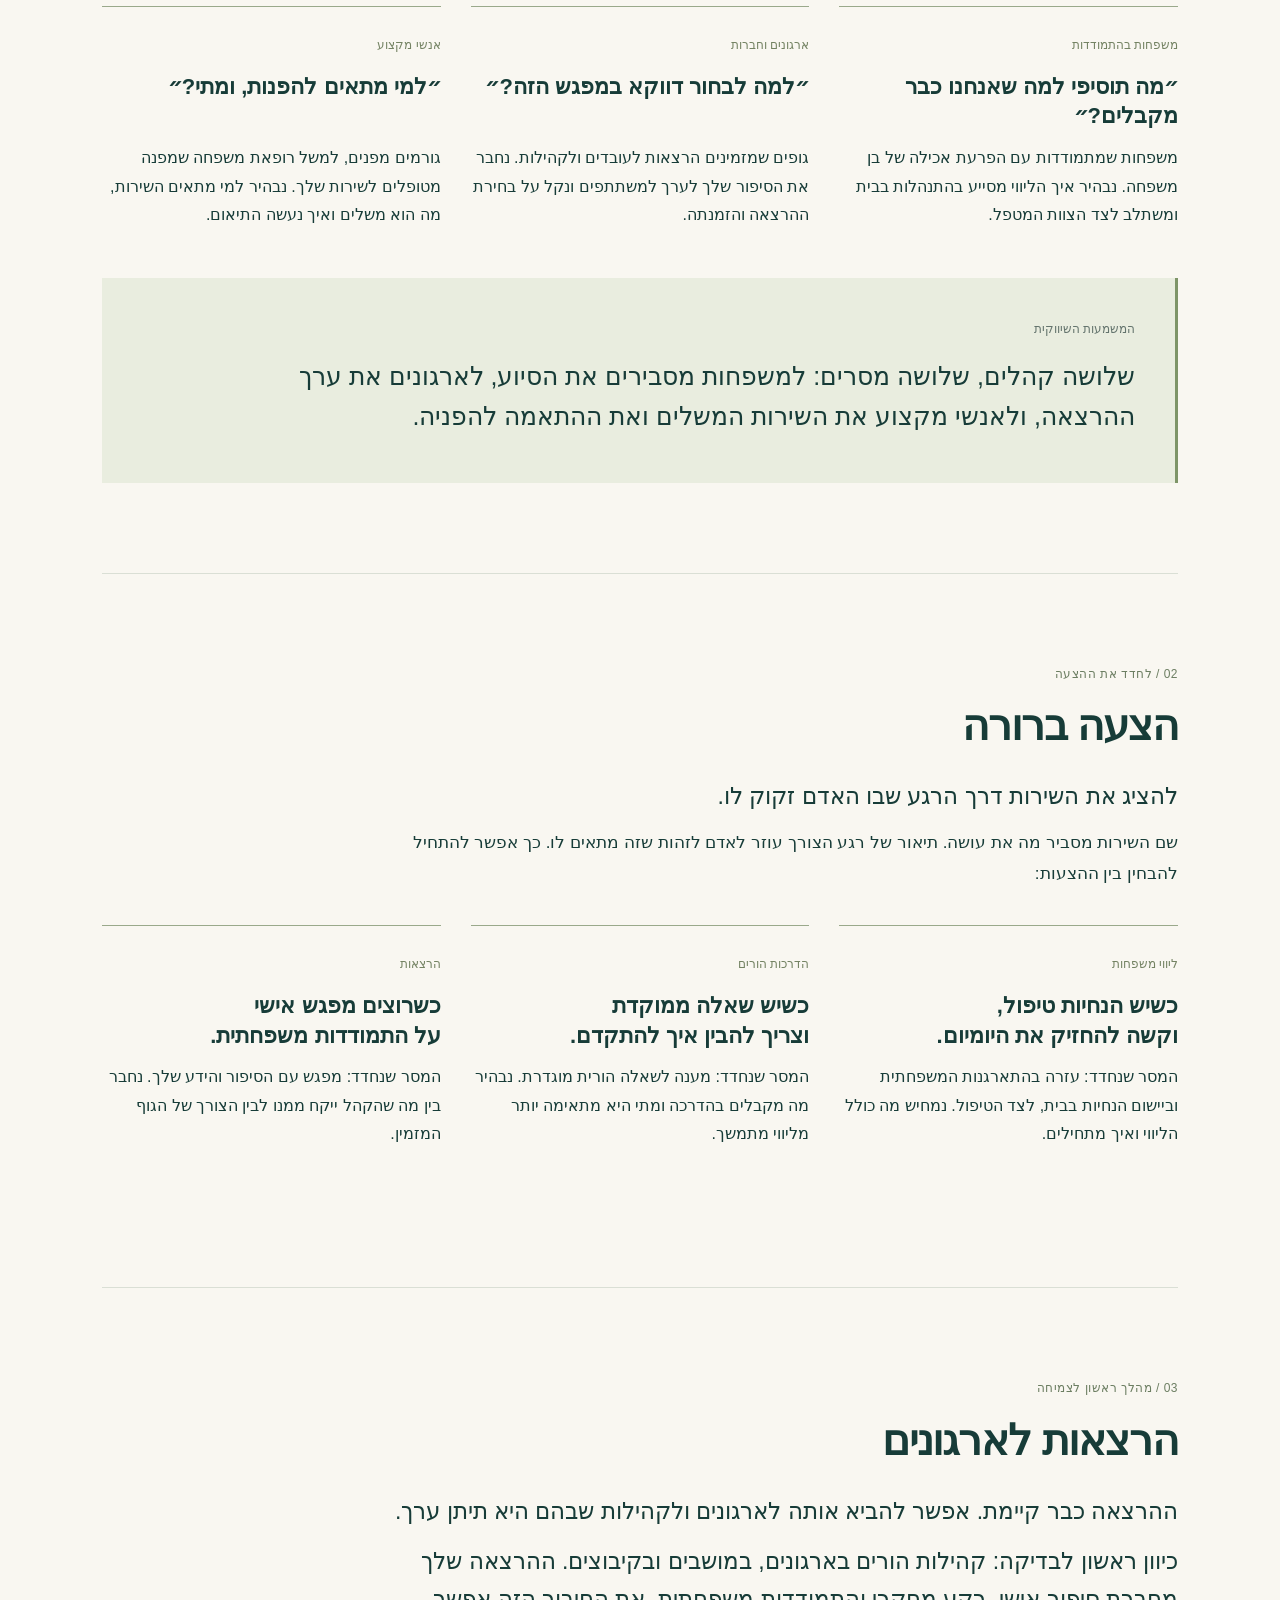
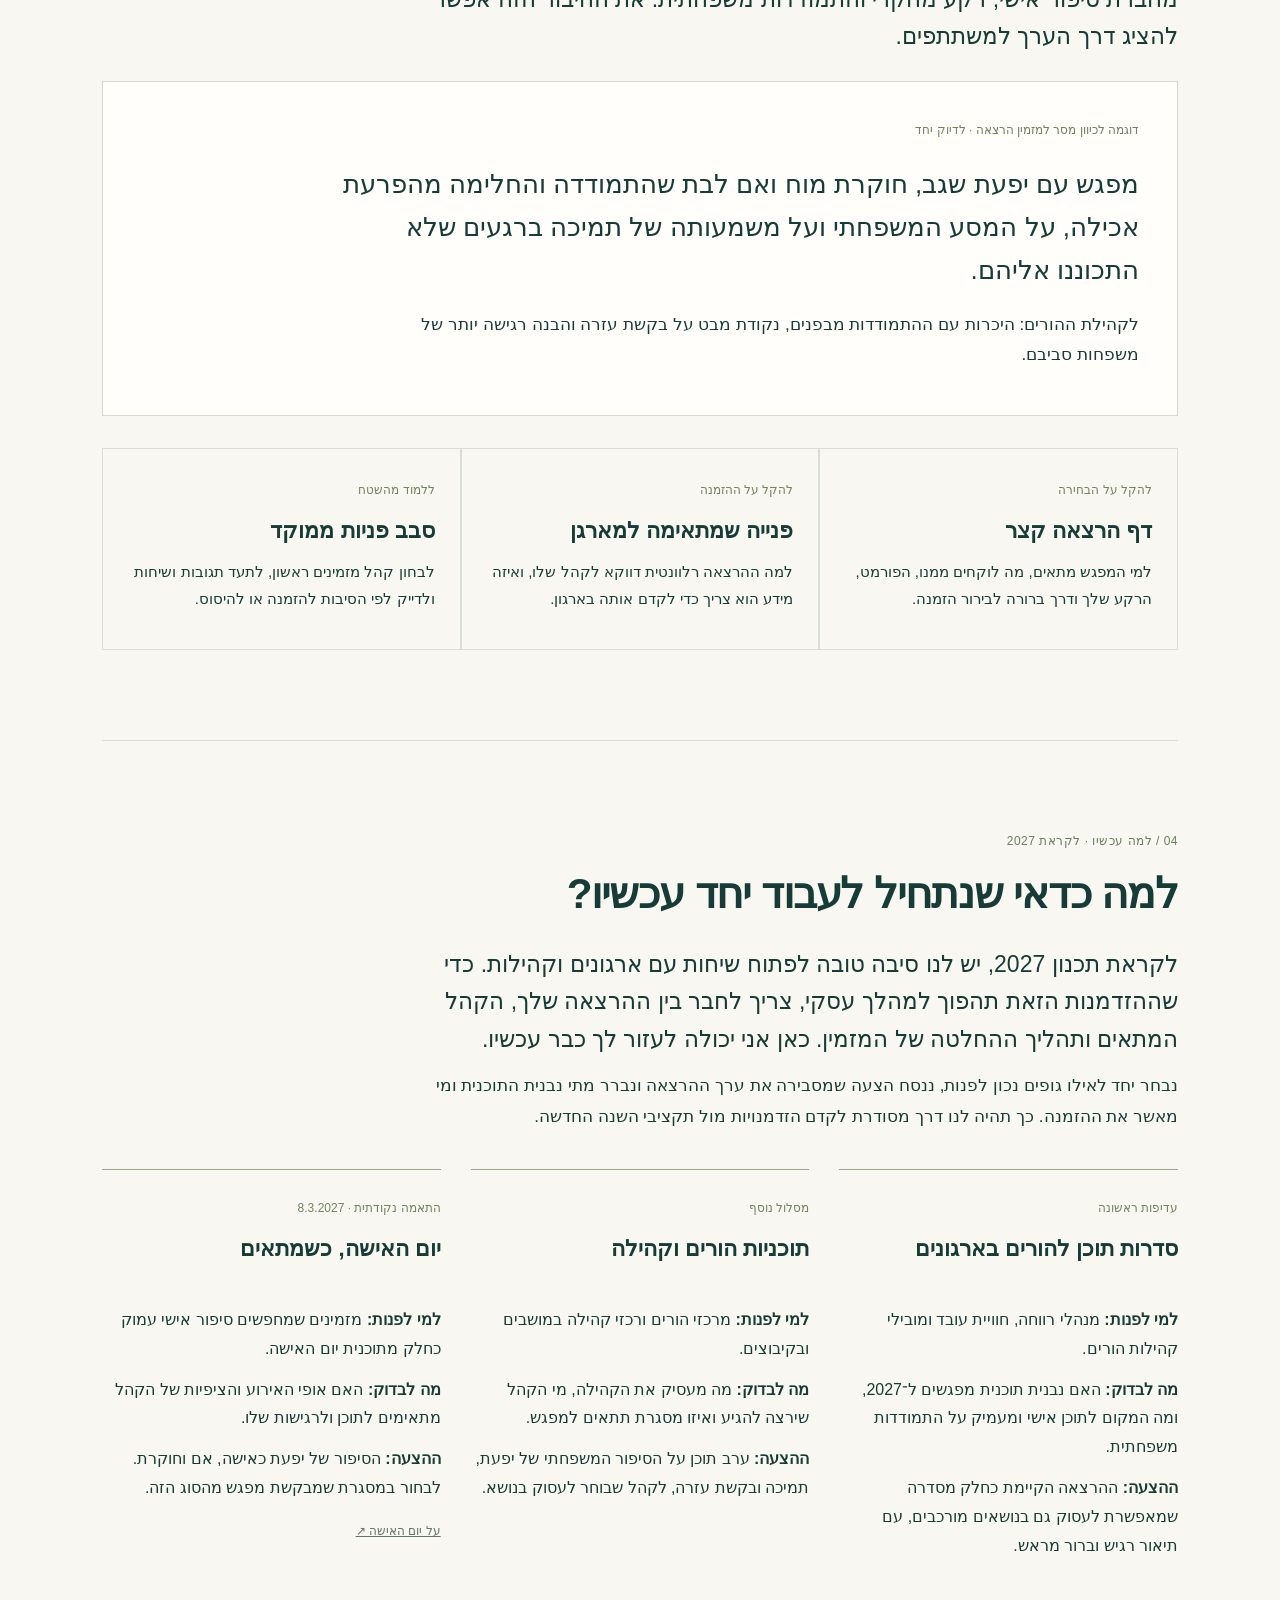
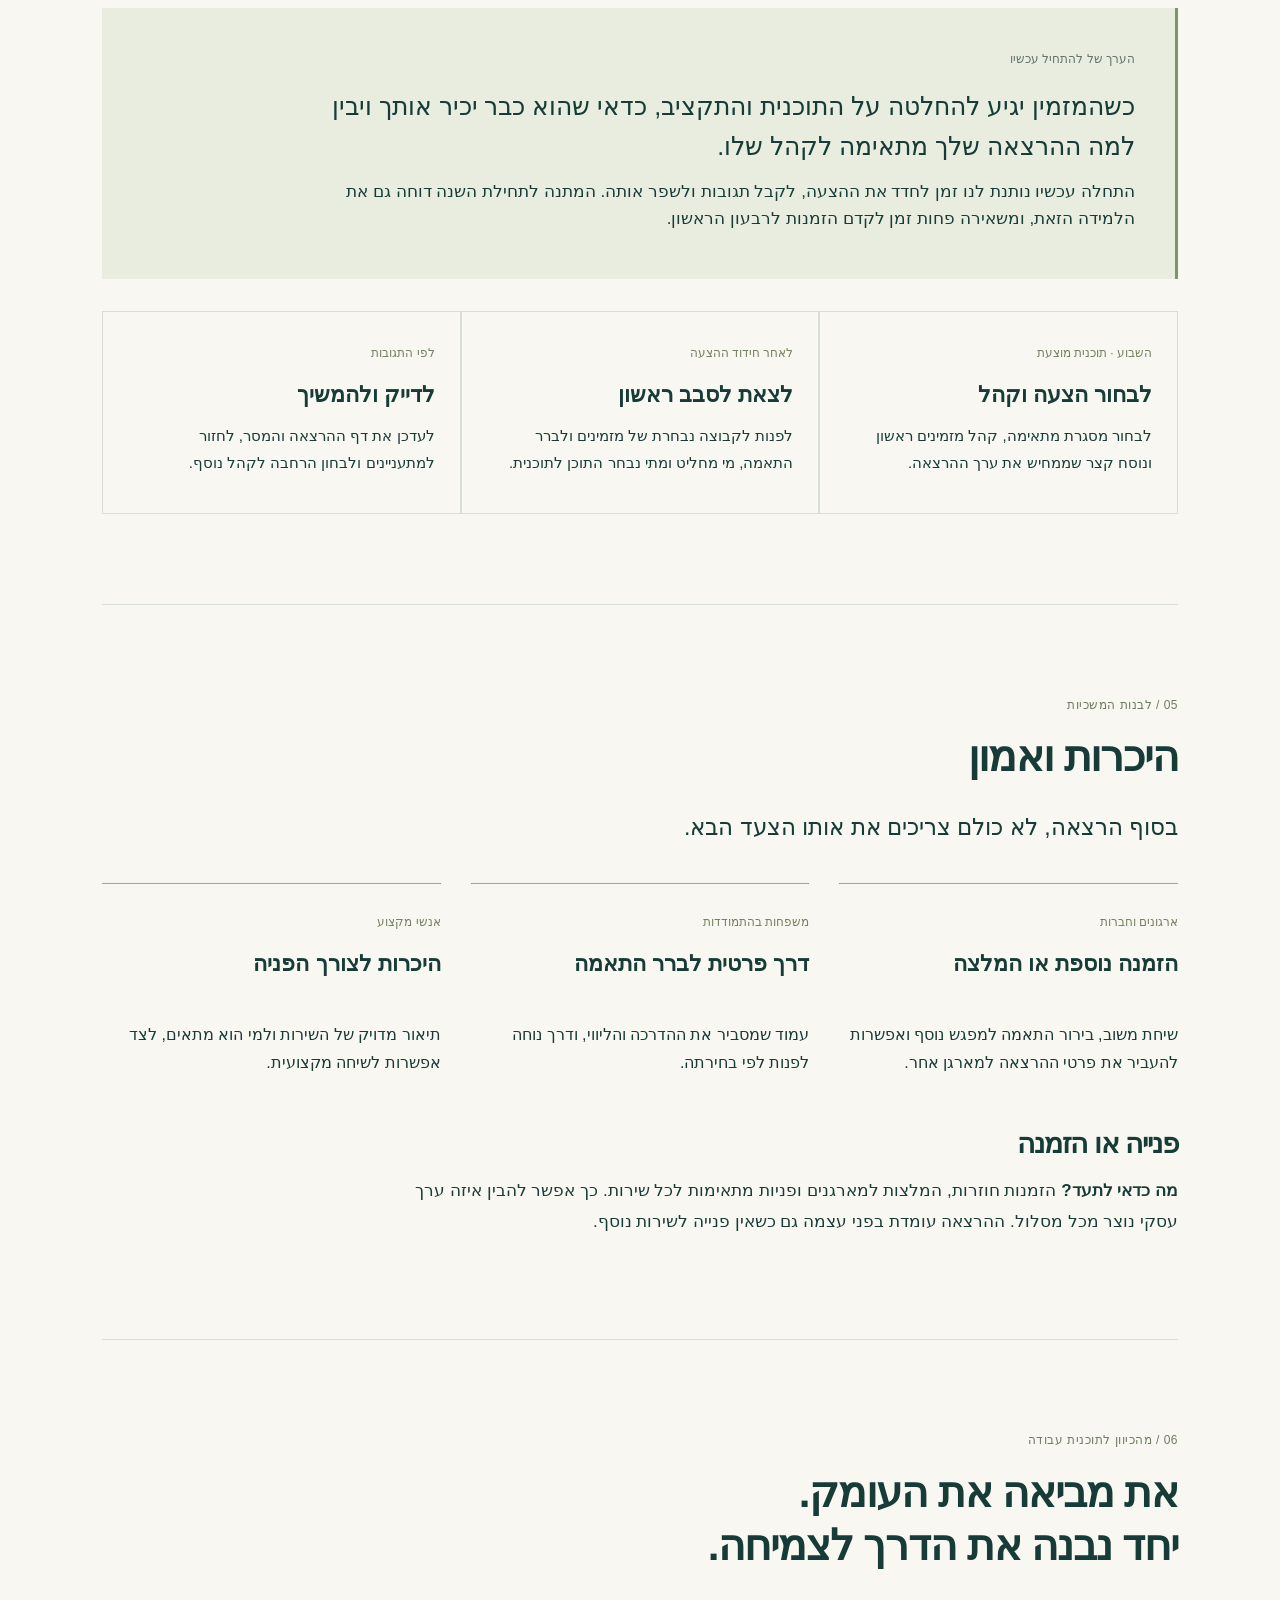
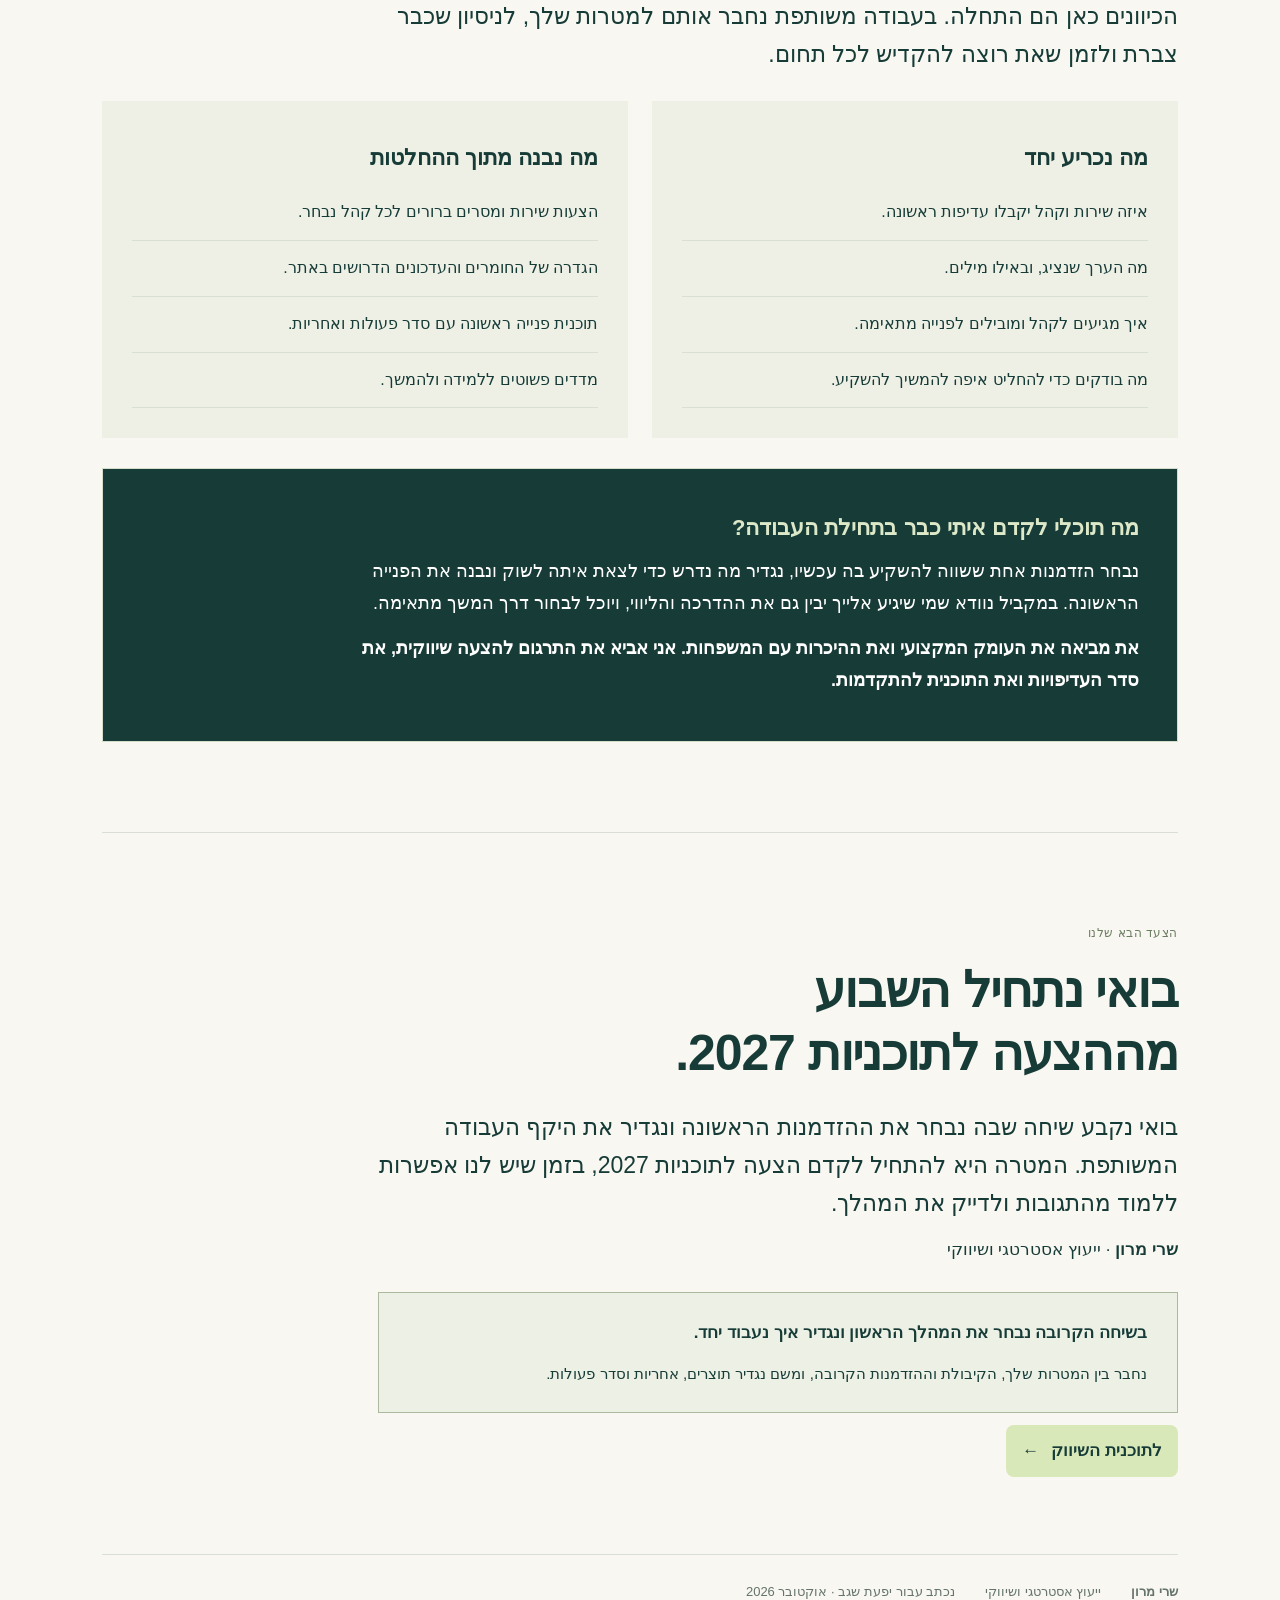
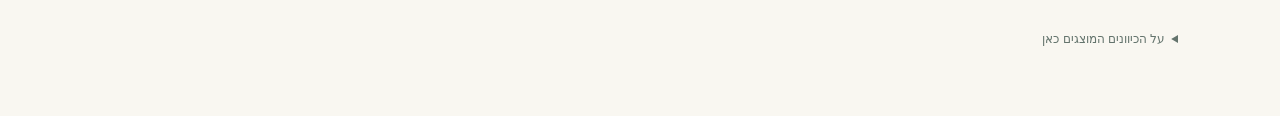
==== commit 4c9ef11f: "Link password-protected marketing plan from strategy homepage" ====
--- a/index.html
+++ b/index.html
@@ -18,7 +18,7 @@
 .inquiry-heading{margin-top:36px;scroll-margin-top:35px}.inquiry-heading h2{font-size:28px;margin-bottom:15px}
 
 .funnel-stage{border-radius:0}.stage-two span{max-width:280px}dialog{color:var(--ink);background:var(--paper);border:1px solid #b7c4ab;border-radius:12px;width:min(1050px,calc(100% - 32px));max-height:86vh;padding:0;box-shadow:0 25px 100px #122c3540}dialog::backdrop{background:rgba(13,35,30,.65);backdrop-filter:blur(3px)}.modal-bar{position:sticky;top:0;background:var(--paper);padding:15px 24px;border-bottom:1px solid var(--line);display:flex;align-items:center;justify-content:space-between;z-index:1}.modal-bar span{font-size:13px;color:var(--muted)}.modal-bar button{background:var(--ink);color:white;border:0;padding:7px 17px}.modal-content{padding:30px 38px 40px}.modal-content h2{margin-top:0}.modal-content .inquiry-heading{margin:0}.modal-content .three{gap:22px}.modal-content .eyebrow{margin-bottom:15px}@media(max-width:700px){.modal-content{padding:25px 22px}.modal-content .three{grid-template-columns:1fr}.modal-bar{padding:12px 18px}}body.modal-open{overflow:hidden}
-</style>
+.marketing-plan-link{display:inline-flex;gap:.75rem;align-items:center;padding:.65rem 1rem;border-radius:.5rem;background:var(--accent);color:var(--ink);font-weight:700;text-decoration:none}.marketing-plan-link:hover,.marketing-plan-link:focus-visible{text-decoration:underline}</style>
 <body>
 
 <header><a class="brand" href="#opening">שרי מרון<small>ייעוץ אסטרטגי ושיווקי</small></a><nav aria-label="ניווט ראשי"><a href="#insight">הכיוון</a><a href="#lecture">ההזדמנות</a><a href="#work">העבודה יחד</a></nav></header>
@@ -102,6 +102,7 @@
 <p class="lead">בואי נקבע שיחה שבה נבחר את ההזדמנות הראשונה ונגדיר את היקף העבודה המשותפת. המטרה היא להתחיל לקדם הצעה לתוכניות 2027, בזמן שיש לנו אפשרות ללמוד מהתגובות ולדייק את המהלך.</p>
 <p><b>שרי מרון</b> · ייעוץ אסטרטגי ושיווקי</p>
 <div class="invitation"><b>בשיחה הקרובה נבחר את המהלך הראשון ונגדיר איך נעבוד יחד.</b><p>נחבר בין המטרות שלך, הקיבולת וההזדמנות הקרובה, ומשם נגדיר תוצרים, אחריות וסדר פעולות.</p></div>
+<p><a class="marketing-plan-link" href="./marketing-plan/">לתוכנית השיווק <span aria-hidden="true">←</span></a></p>
 
 </section>
 <footer><b>שרי מרון</b><span>ייעוץ אסטרטגי ושיווקי</span><span>נכתב עבור יפעת שגב · אוקטובר 2026</span><details><summary>על הכיוונים המוצגים כאן</summary><p>המלצות ראשונות בעקבות פגישת ההיכרות ועיון בחומרים הציבוריים. בחירת הקהלים והמסרים תיבחן מול הפעילות והביקוש בפועל. מועדי תכנון ואישור תקציב משתנים בין ארגונים. נוסח ההרצאה וחלוקת השירותים ידויקו יחד איתך.</p></details></footer>
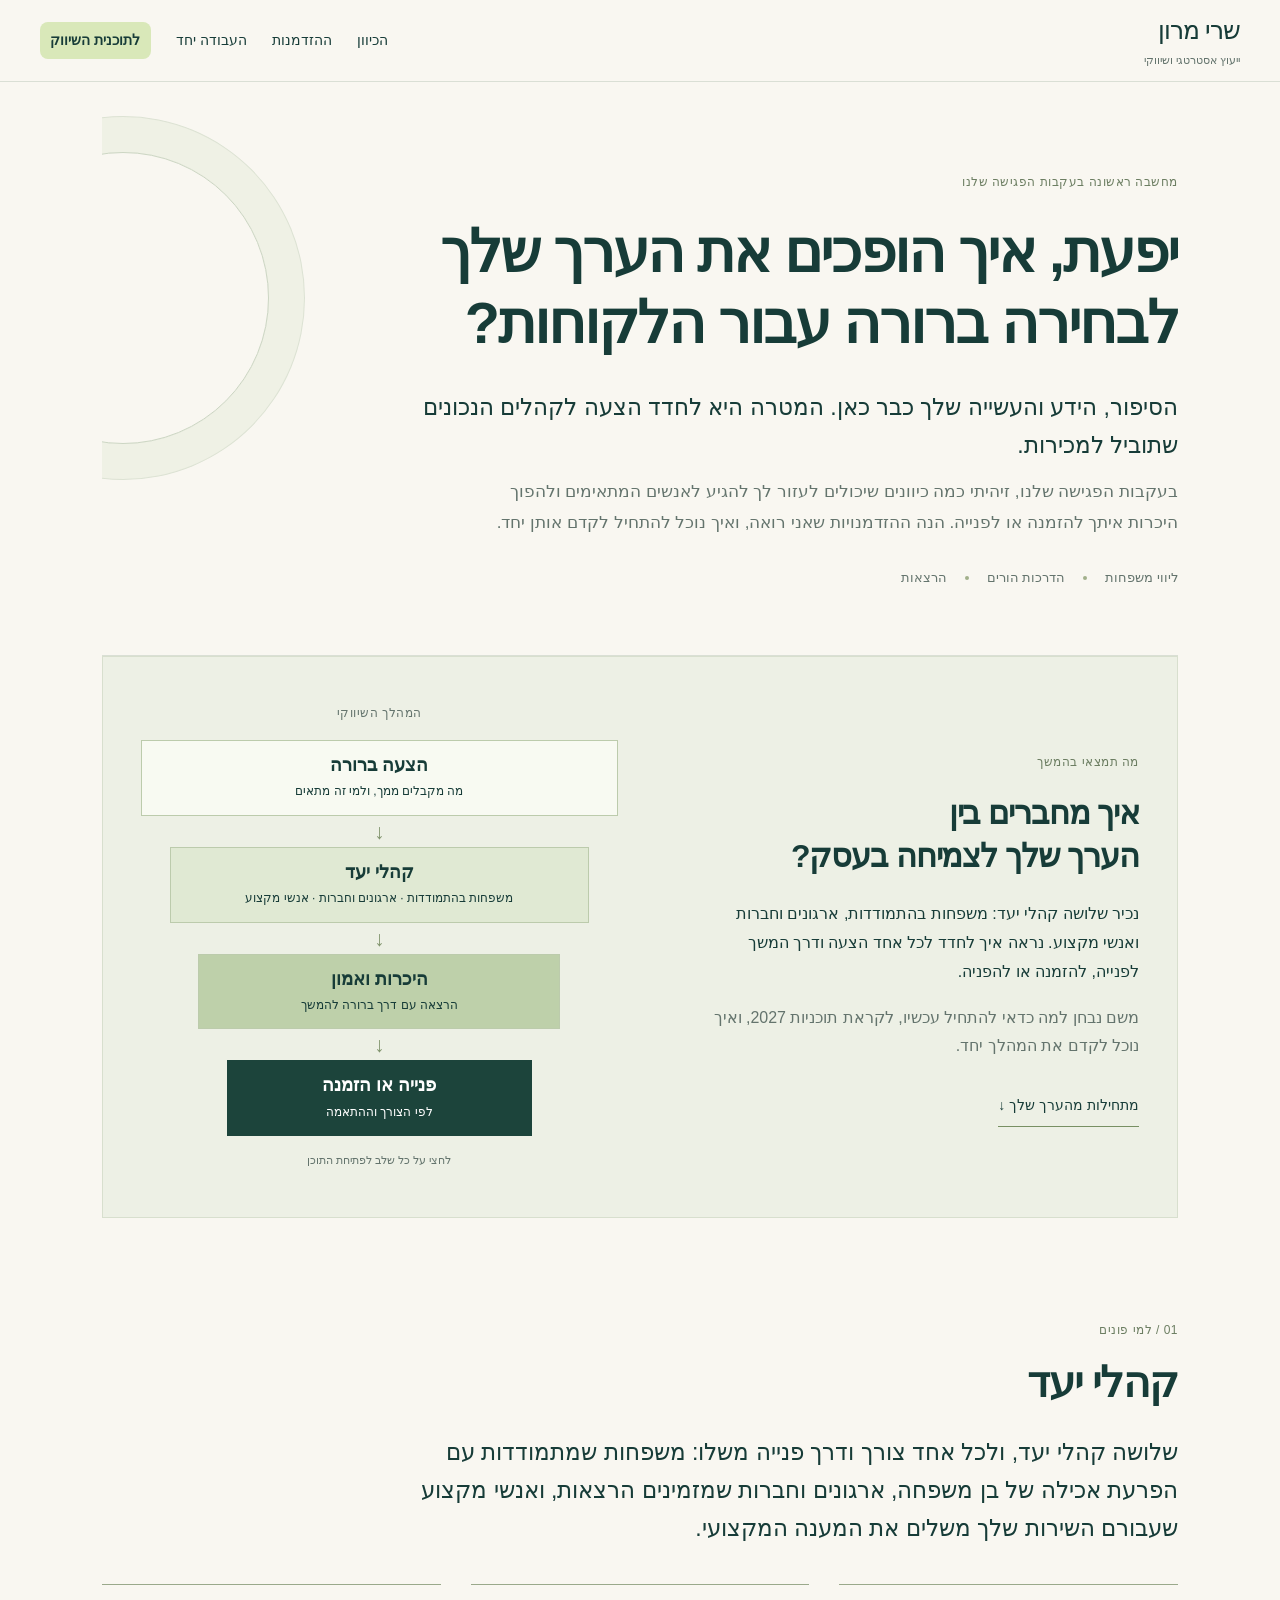
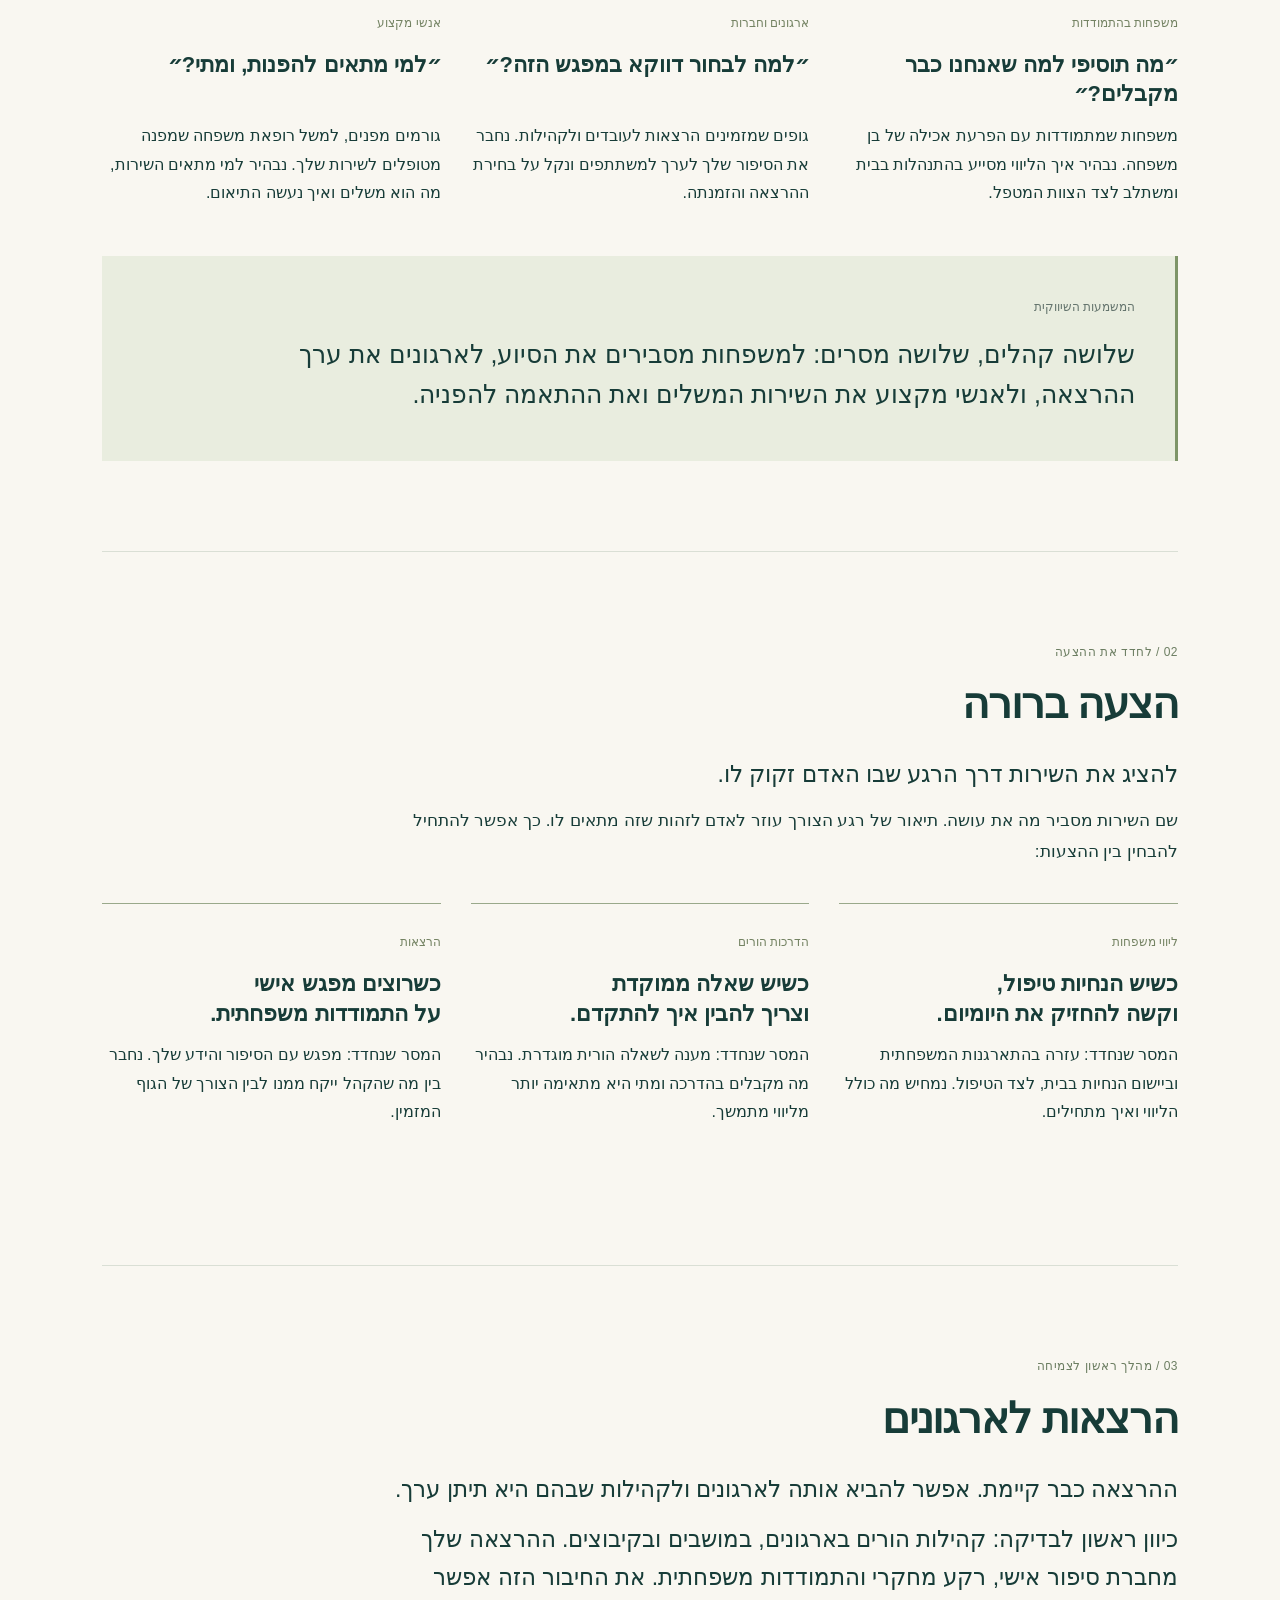
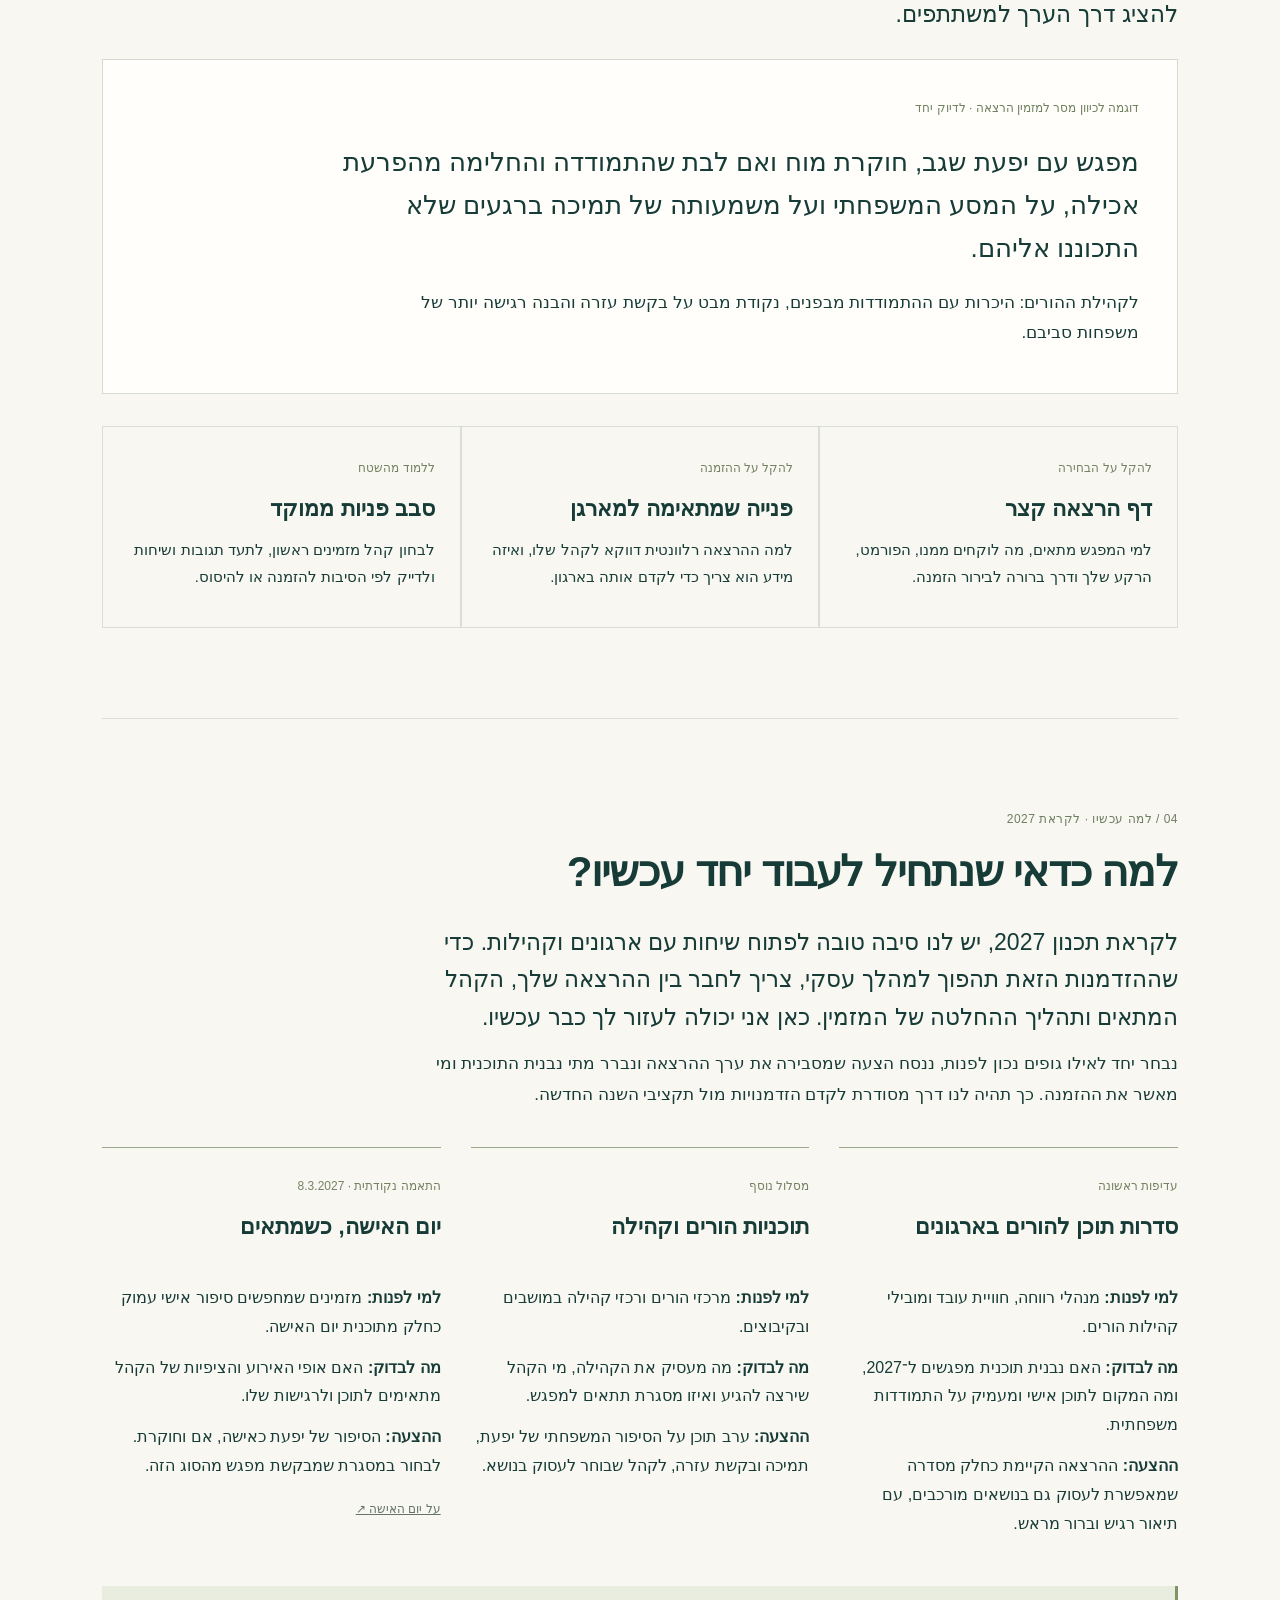
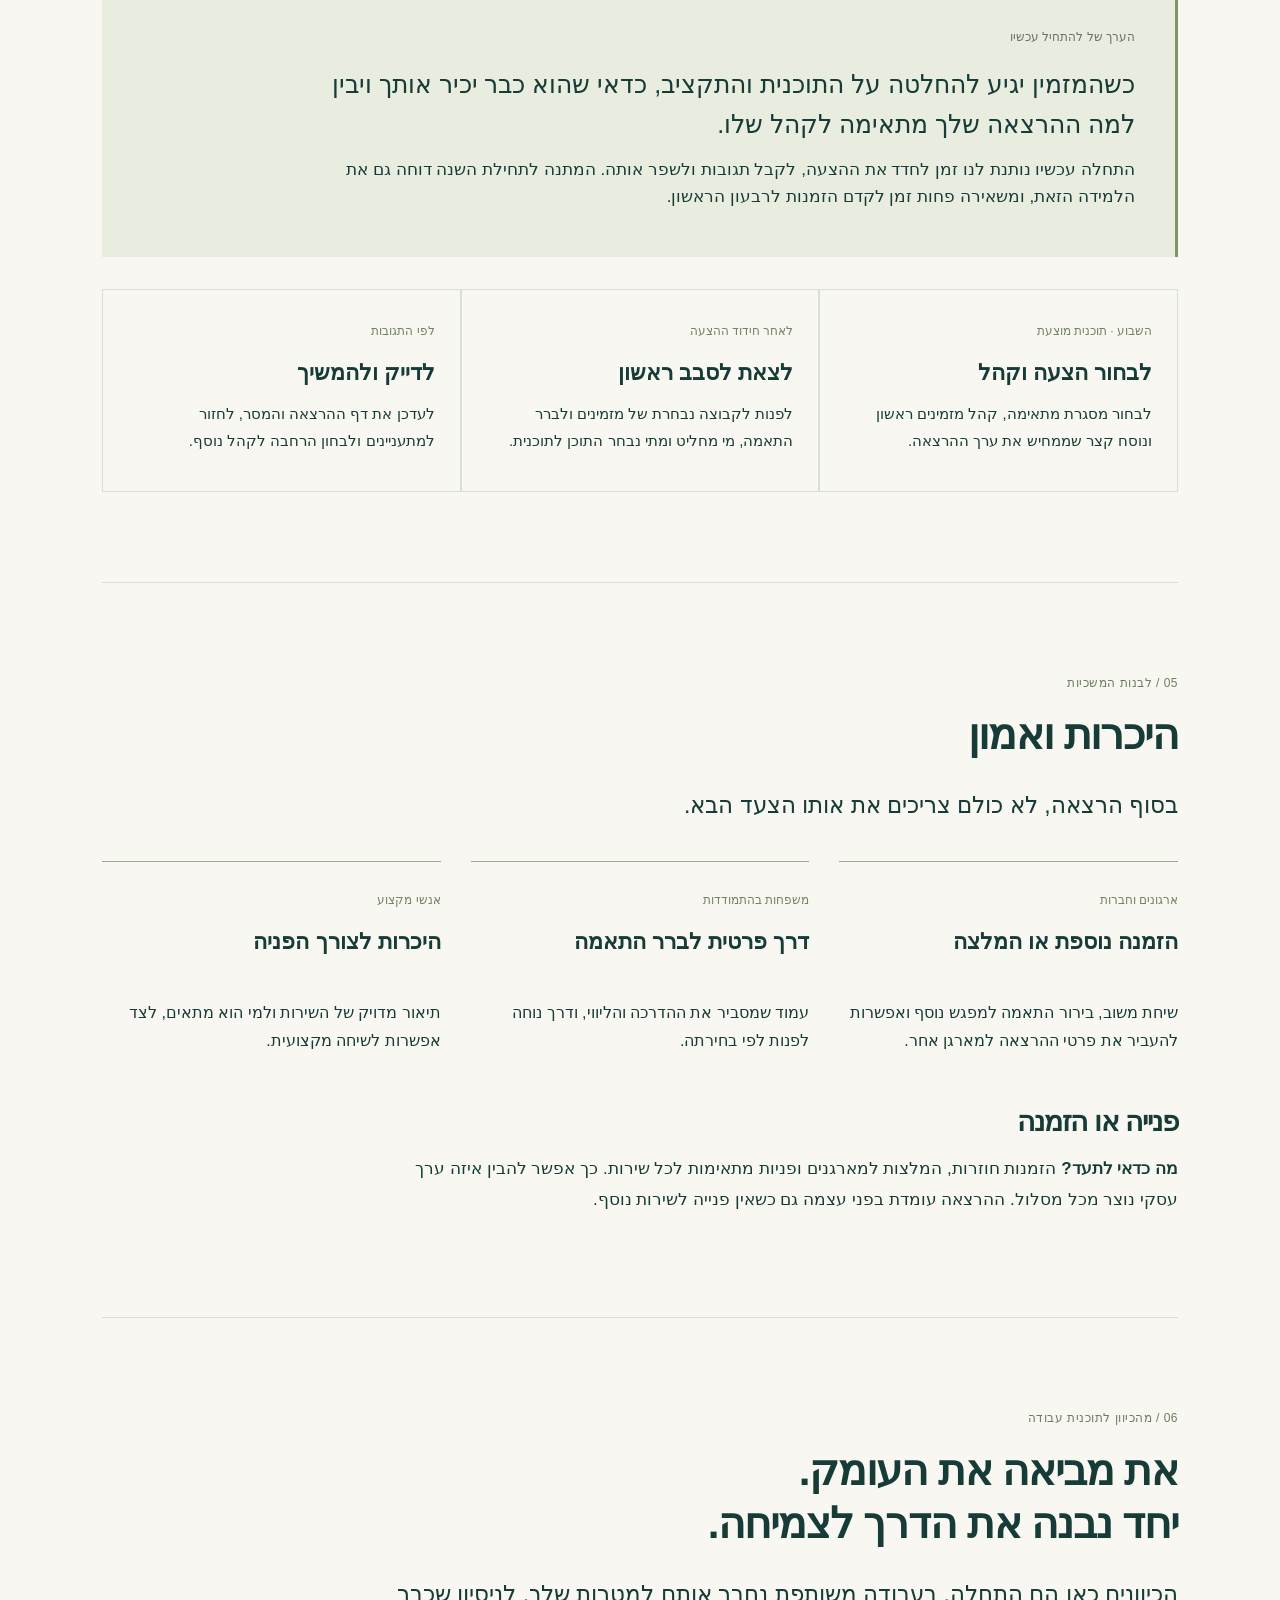
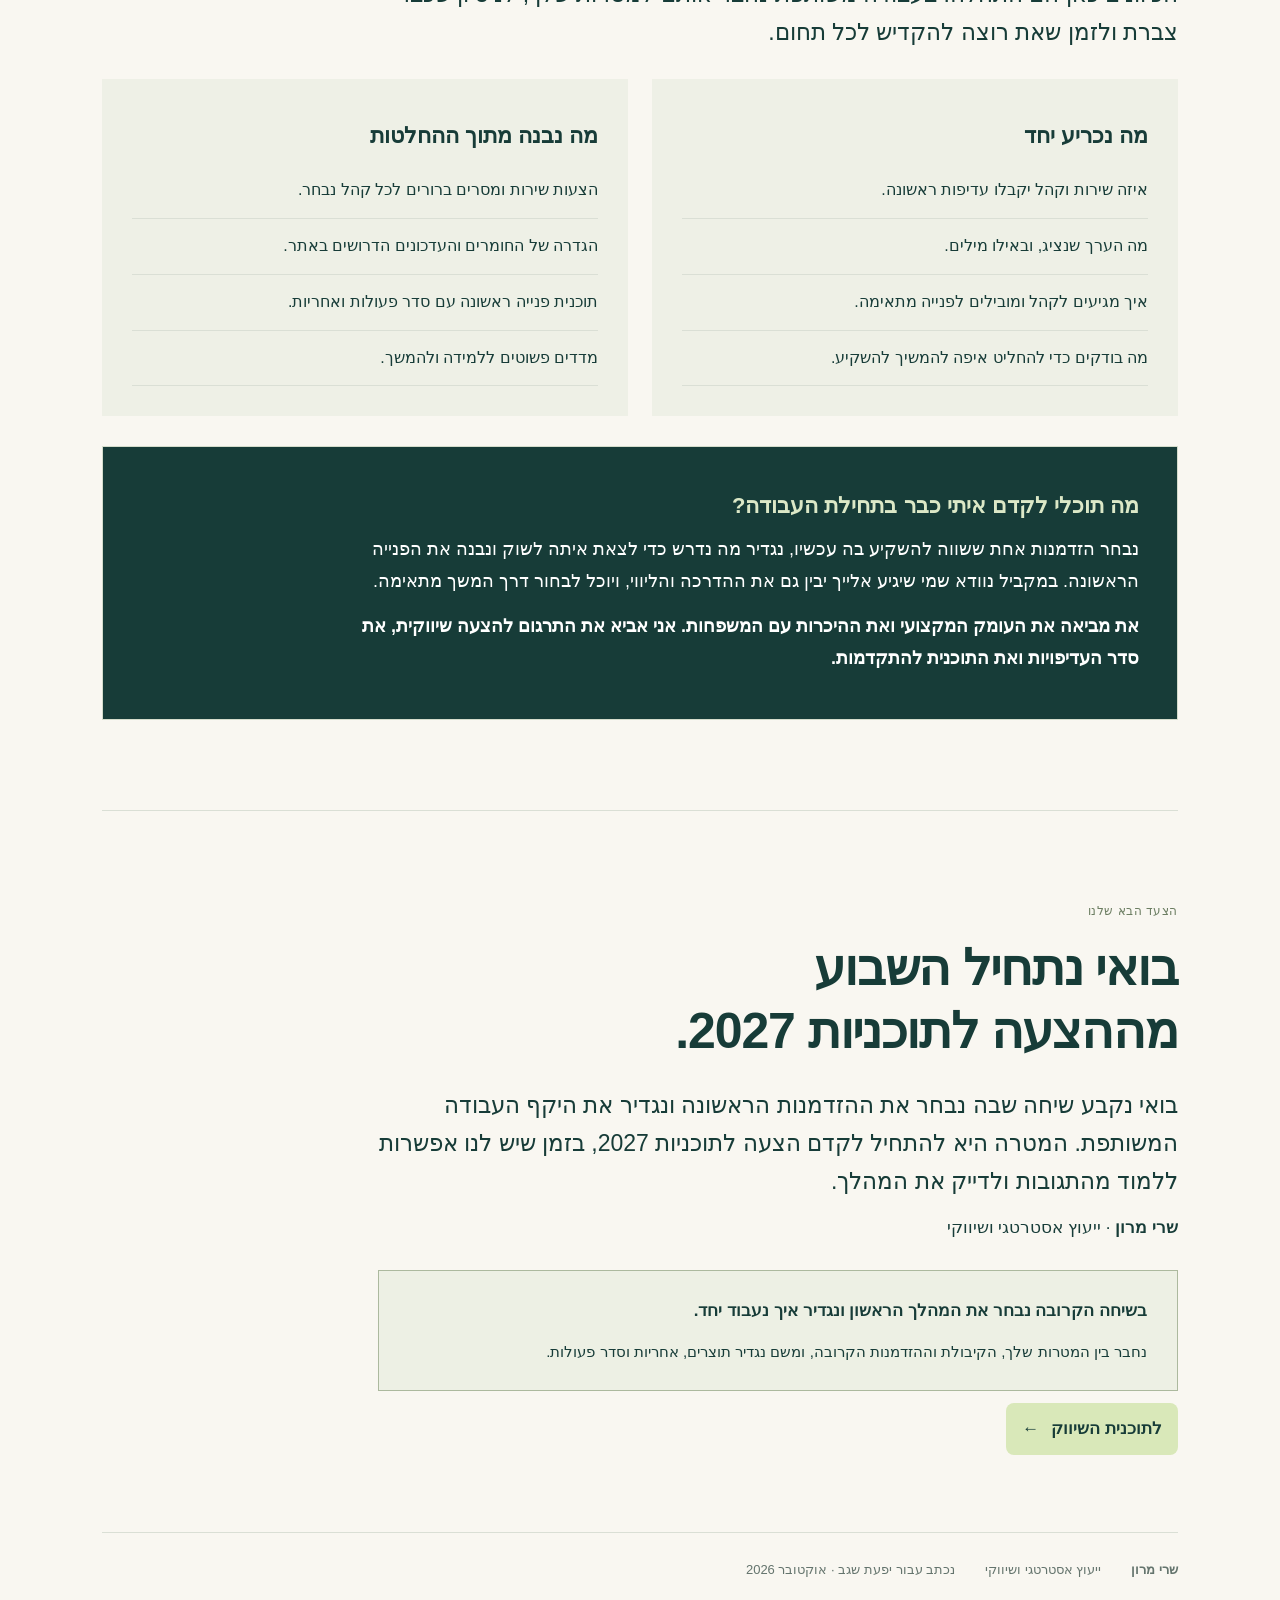
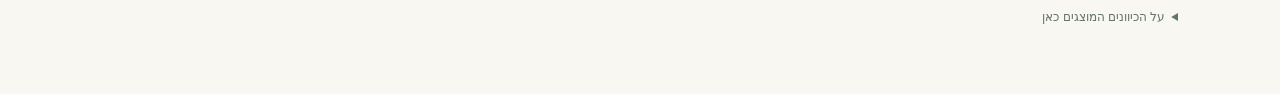
==== commit 5b32cc5c: "Add marketing plan button to sticky homepage menu" ====
--- a/index.html
+++ b/index.html
@@ -18,10 +18,22 @@
 .inquiry-heading{margin-top:36px;scroll-margin-top:35px}.inquiry-heading h2{font-size:28px;margin-bottom:15px}
 
 .funnel-stage{border-radius:0}.stage-two span{max-width:280px}dialog{color:var(--ink);background:var(--paper);border:1px solid #b7c4ab;border-radius:12px;width:min(1050px,calc(100% - 32px));max-height:86vh;padding:0;box-shadow:0 25px 100px #122c3540}dialog::backdrop{background:rgba(13,35,30,.65);backdrop-filter:blur(3px)}.modal-bar{position:sticky;top:0;background:var(--paper);padding:15px 24px;border-bottom:1px solid var(--line);display:flex;align-items:center;justify-content:space-between;z-index:1}.modal-bar span{font-size:13px;color:var(--muted)}.modal-bar button{background:var(--ink);color:white;border:0;padding:7px 17px}.modal-content{padding:30px 38px 40px}.modal-content h2{margin-top:0}.modal-content .inquiry-heading{margin:0}.modal-content .three{gap:22px}.modal-content .eyebrow{margin-bottom:15px}@media(max-width:700px){.modal-content{padding:25px 22px}.modal-content .three{grid-template-columns:1fr}.modal-bar{padding:12px 18px}}body.modal-open{overflow:hidden}
-.marketing-plan-link{display:inline-flex;gap:.75rem;align-items:center;padding:.65rem 1rem;border-radius:.5rem;background:var(--accent);color:var(--ink);font-weight:700;text-decoration:none}.marketing-plan-link:hover,.marketing-plan-link:focus-visible{text-decoration:underline}</style>
+.marketing-plan-link{display:inline-flex;gap:.75rem;align-items:center;padding:.65rem 1rem;border-radius:.5rem;background:var(--accent);color:var(--ink);font-weight:700;text-decoration:none}.marketing-plan-link:hover,.marketing-plan-link:focus-visible{text-decoration:underline}
+header { position:sticky; top:0; z-index:5; background:var(--paper); padding-block:14px; }
+header nav { align-items:center; flex-wrap:wrap; }
+header nav .menu-plan-link { padding:.35rem .65rem; color:var(--ink); white-space:nowrap; }
+section[id],#opening { scroll-margin-top:6rem; }
+@media(max-width:600px) {
+  header { flex-direction:column; align-items:stretch; gap:.4rem; padding:9px 14px; }
+  header nav { justify-content:space-between; gap:.35rem .55rem; }
+  header nav a { font-size:.8rem; }
+  section[id],#opening { scroll-margin-top:8rem; }
+}
+@media print { header { position:static; } }
+</style>
 <body>
 
-<header><a class="brand" href="#opening">שרי מרון<small>ייעוץ אסטרטגי ושיווקי</small></a><nav aria-label="ניווט ראשי"><a href="#insight">הכיוון</a><a href="#lecture">ההזדמנות</a><a href="#work">העבודה יחד</a></nav></header>
+<header><a class="brand" href="#opening">שרי מרון<small>ייעוץ אסטרטגי ושיווקי</small></a><nav aria-label="ניווט ראשי"><a href="#insight">הכיוון</a><a href="#lecture">ההזדמנות</a><a href="#work">העבודה יחד</a><a class="marketing-plan-link menu-plan-link" href="./marketing-plan/">לתוכנית השיווק</a></nav></header>
 <main>
 <section class="hero" id="opening">
 <div class="eyebrow">מחשבה ראשונה בעקבות הפגישה שלנו</div>
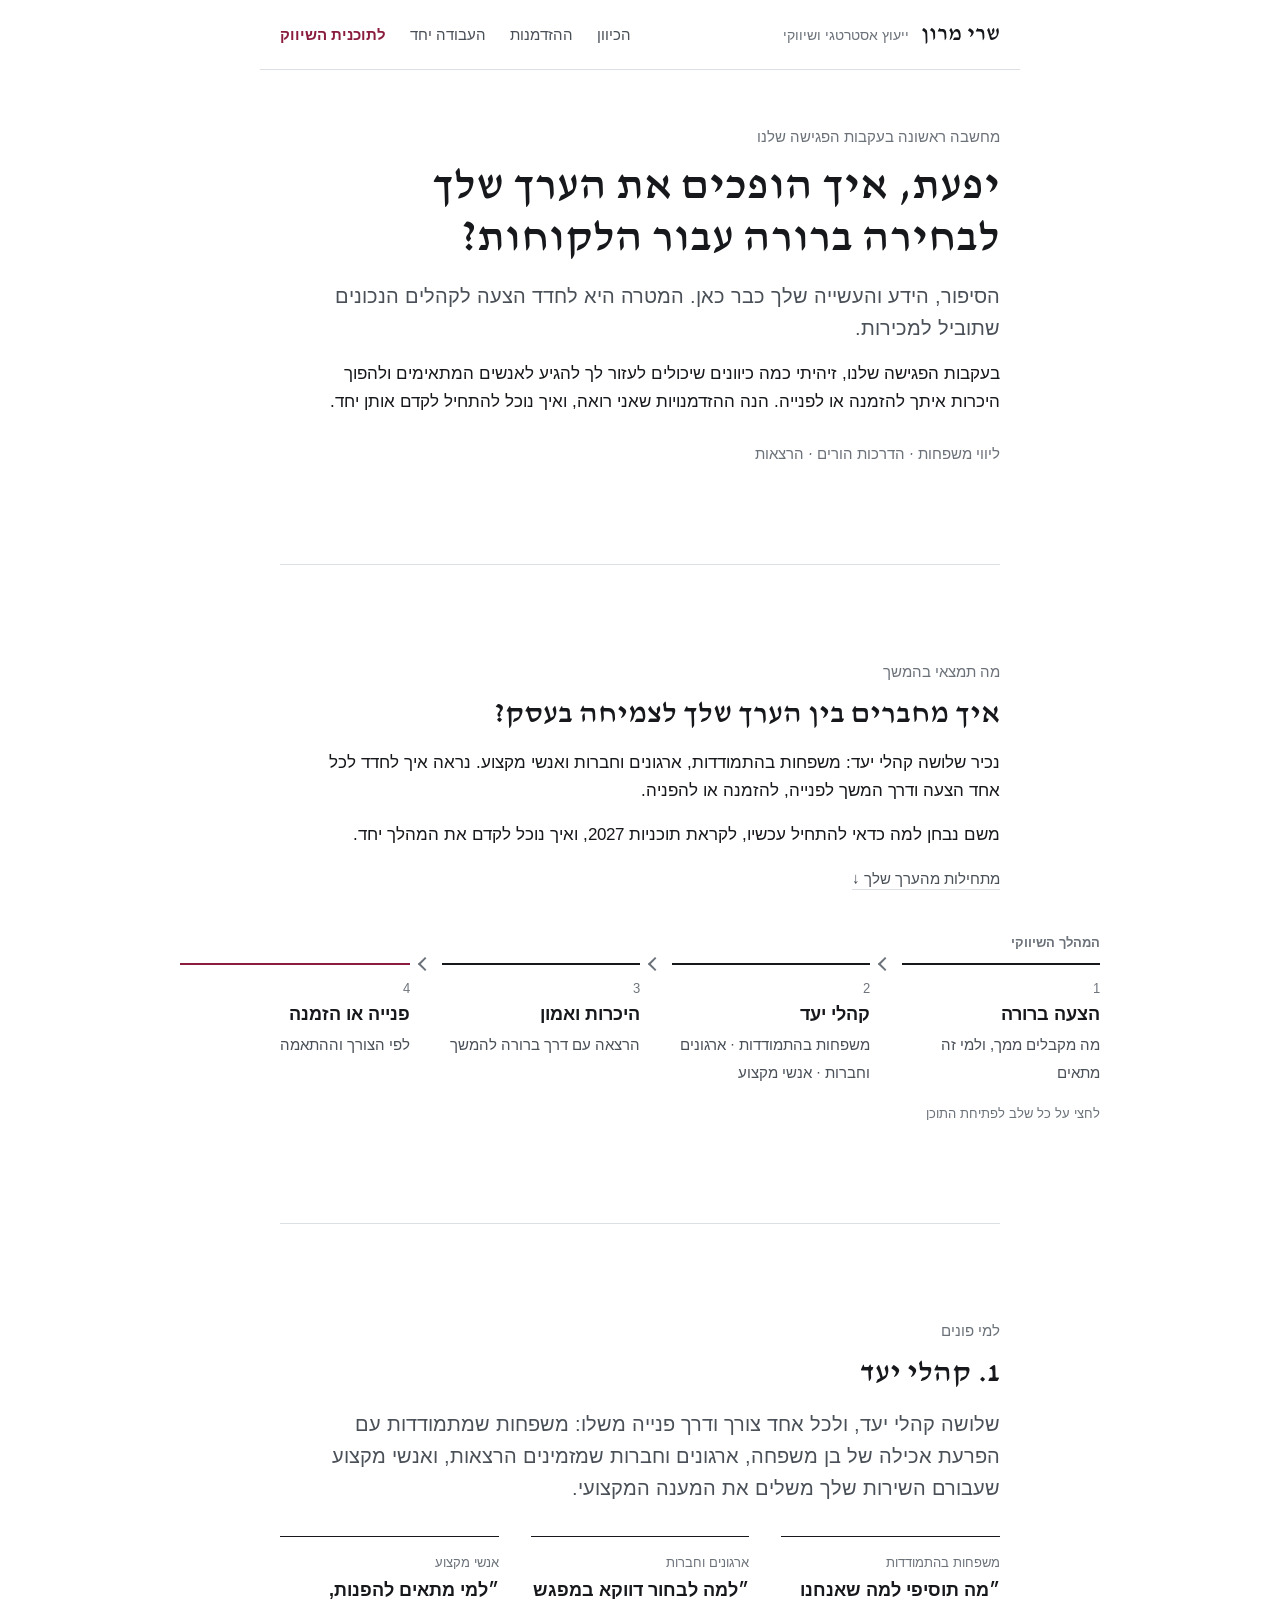
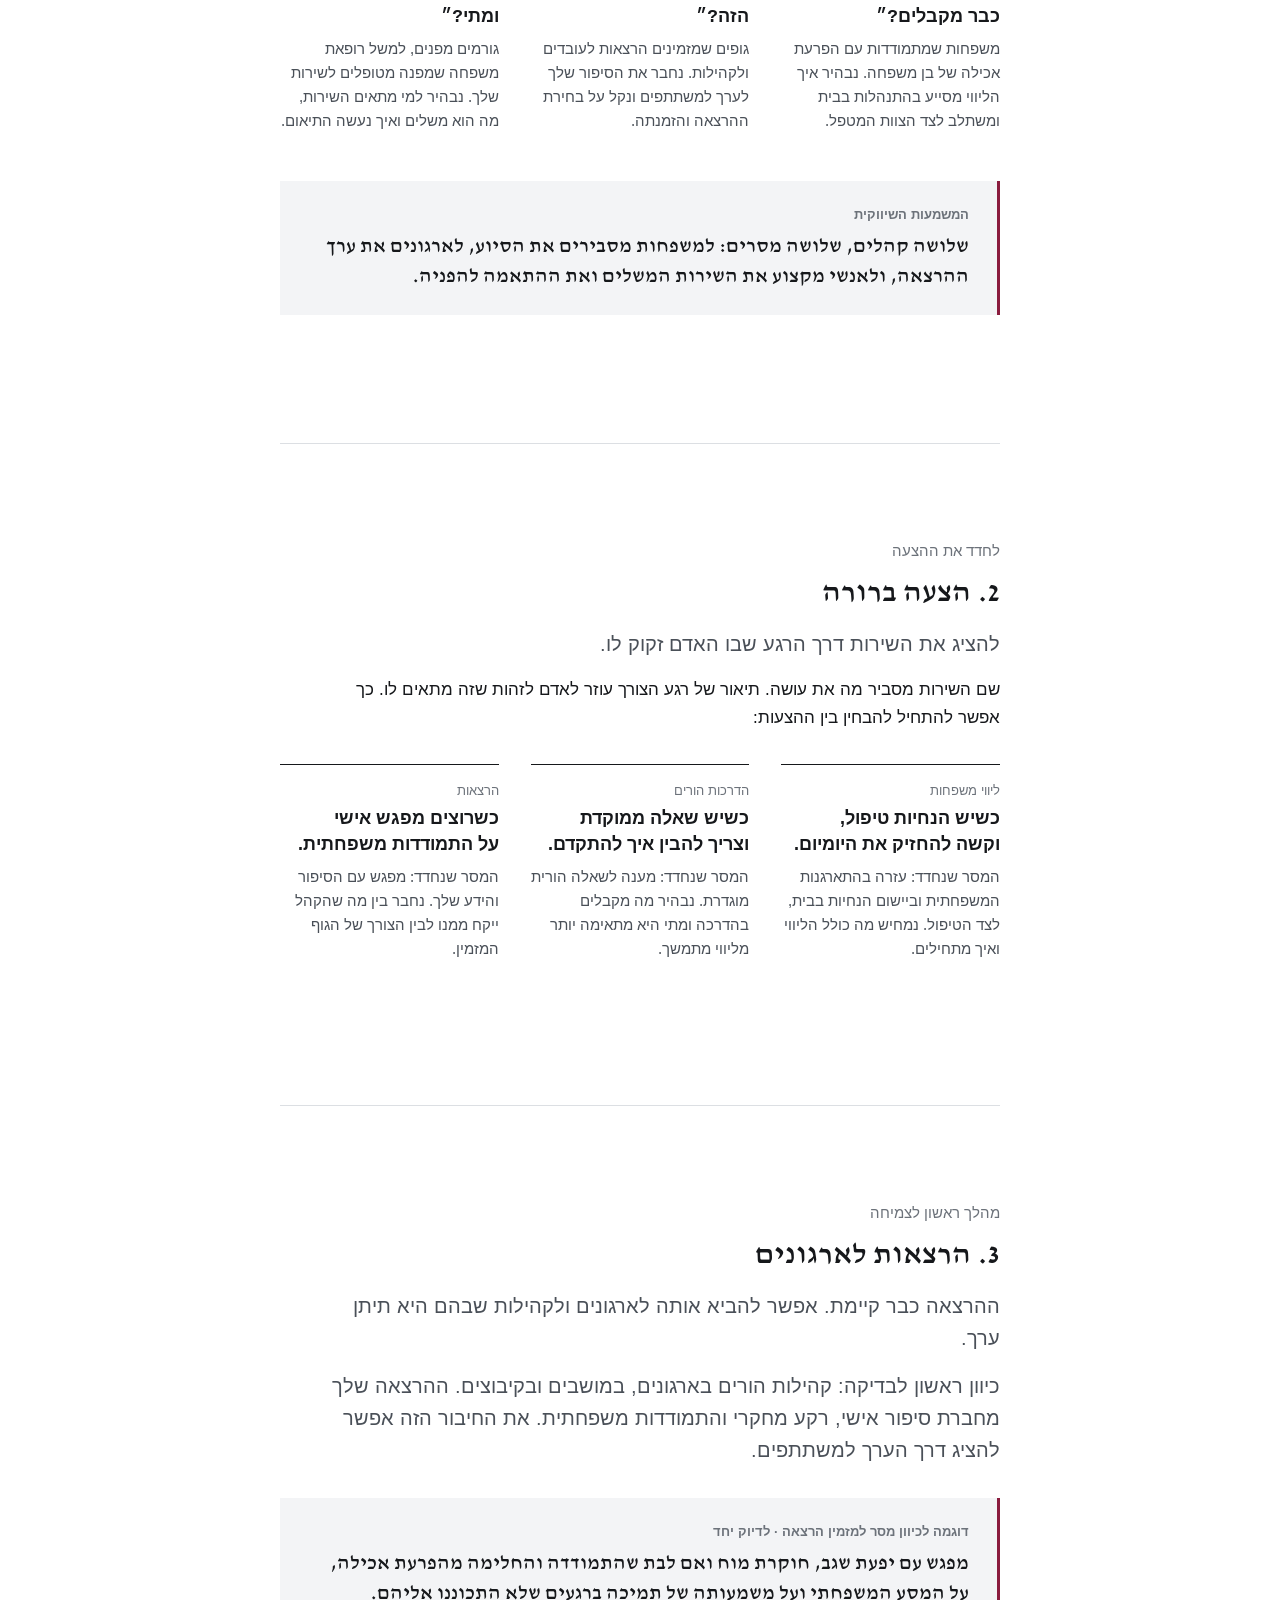
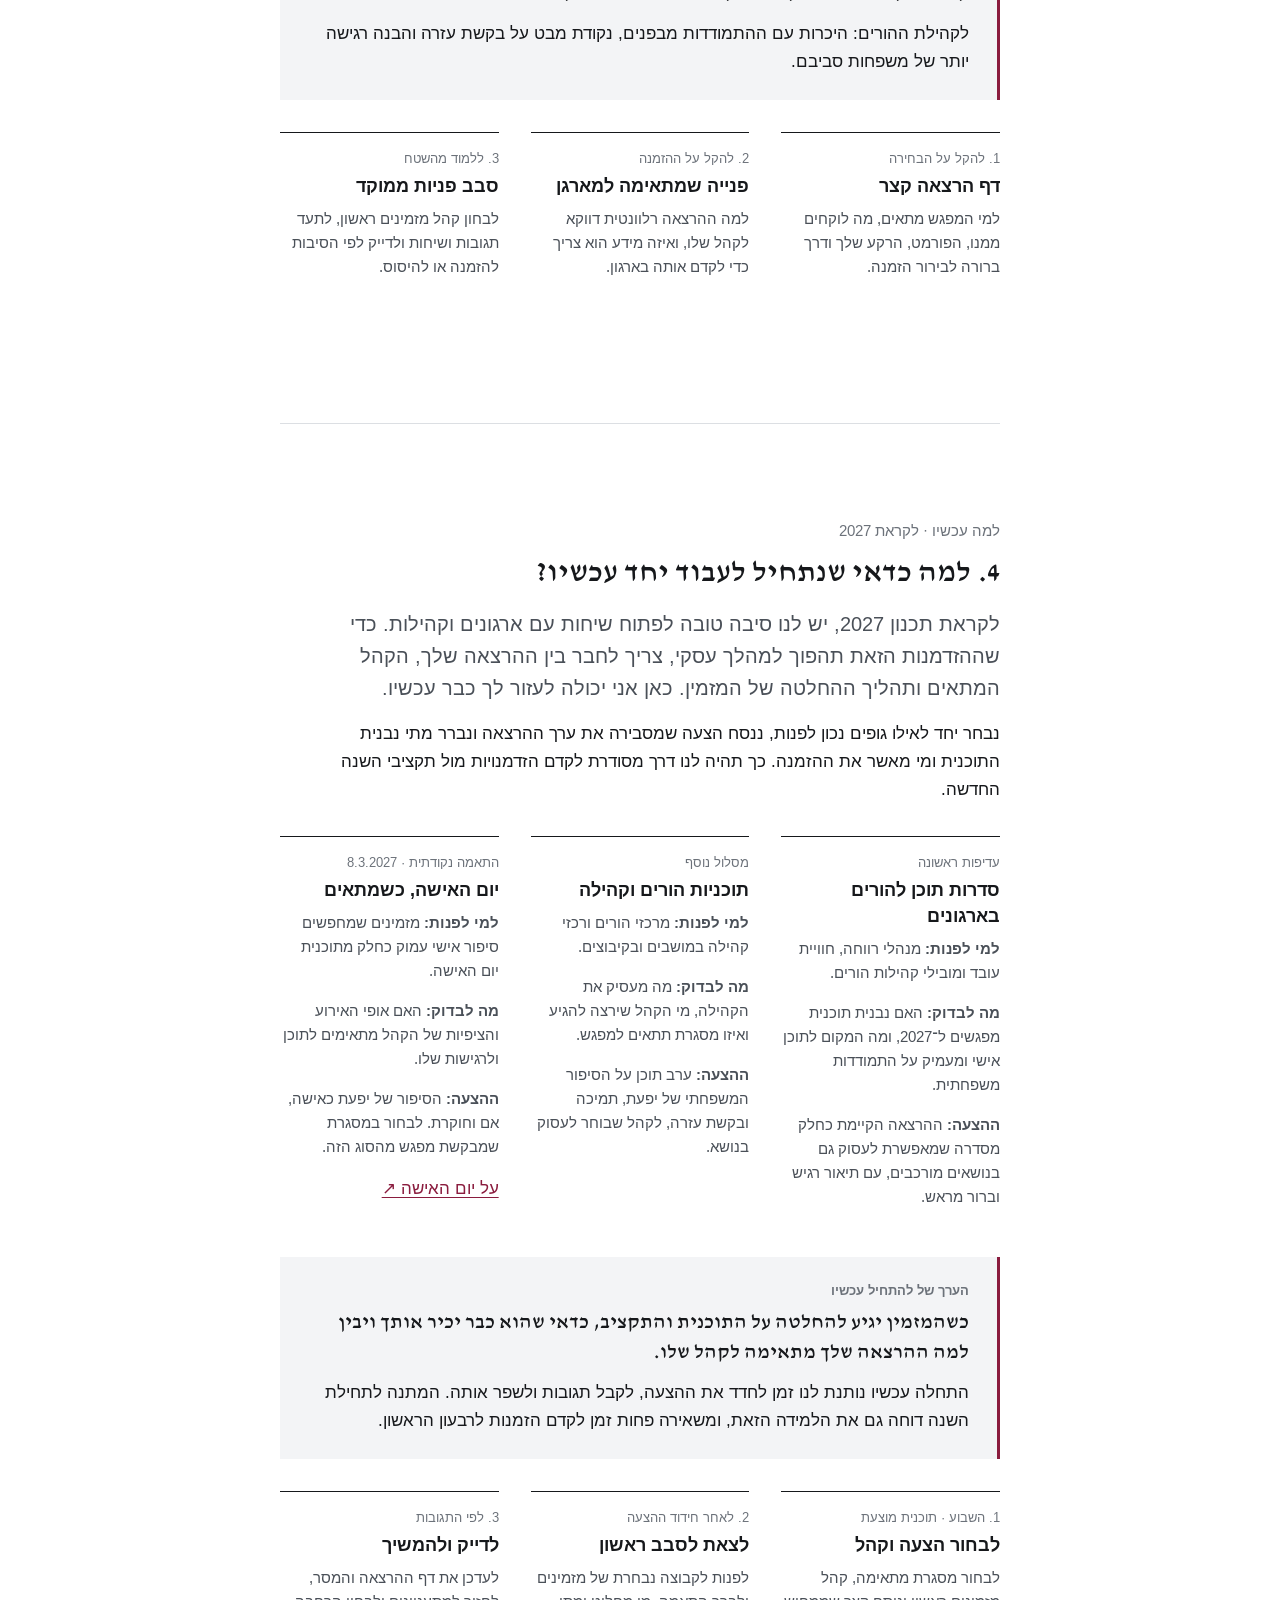
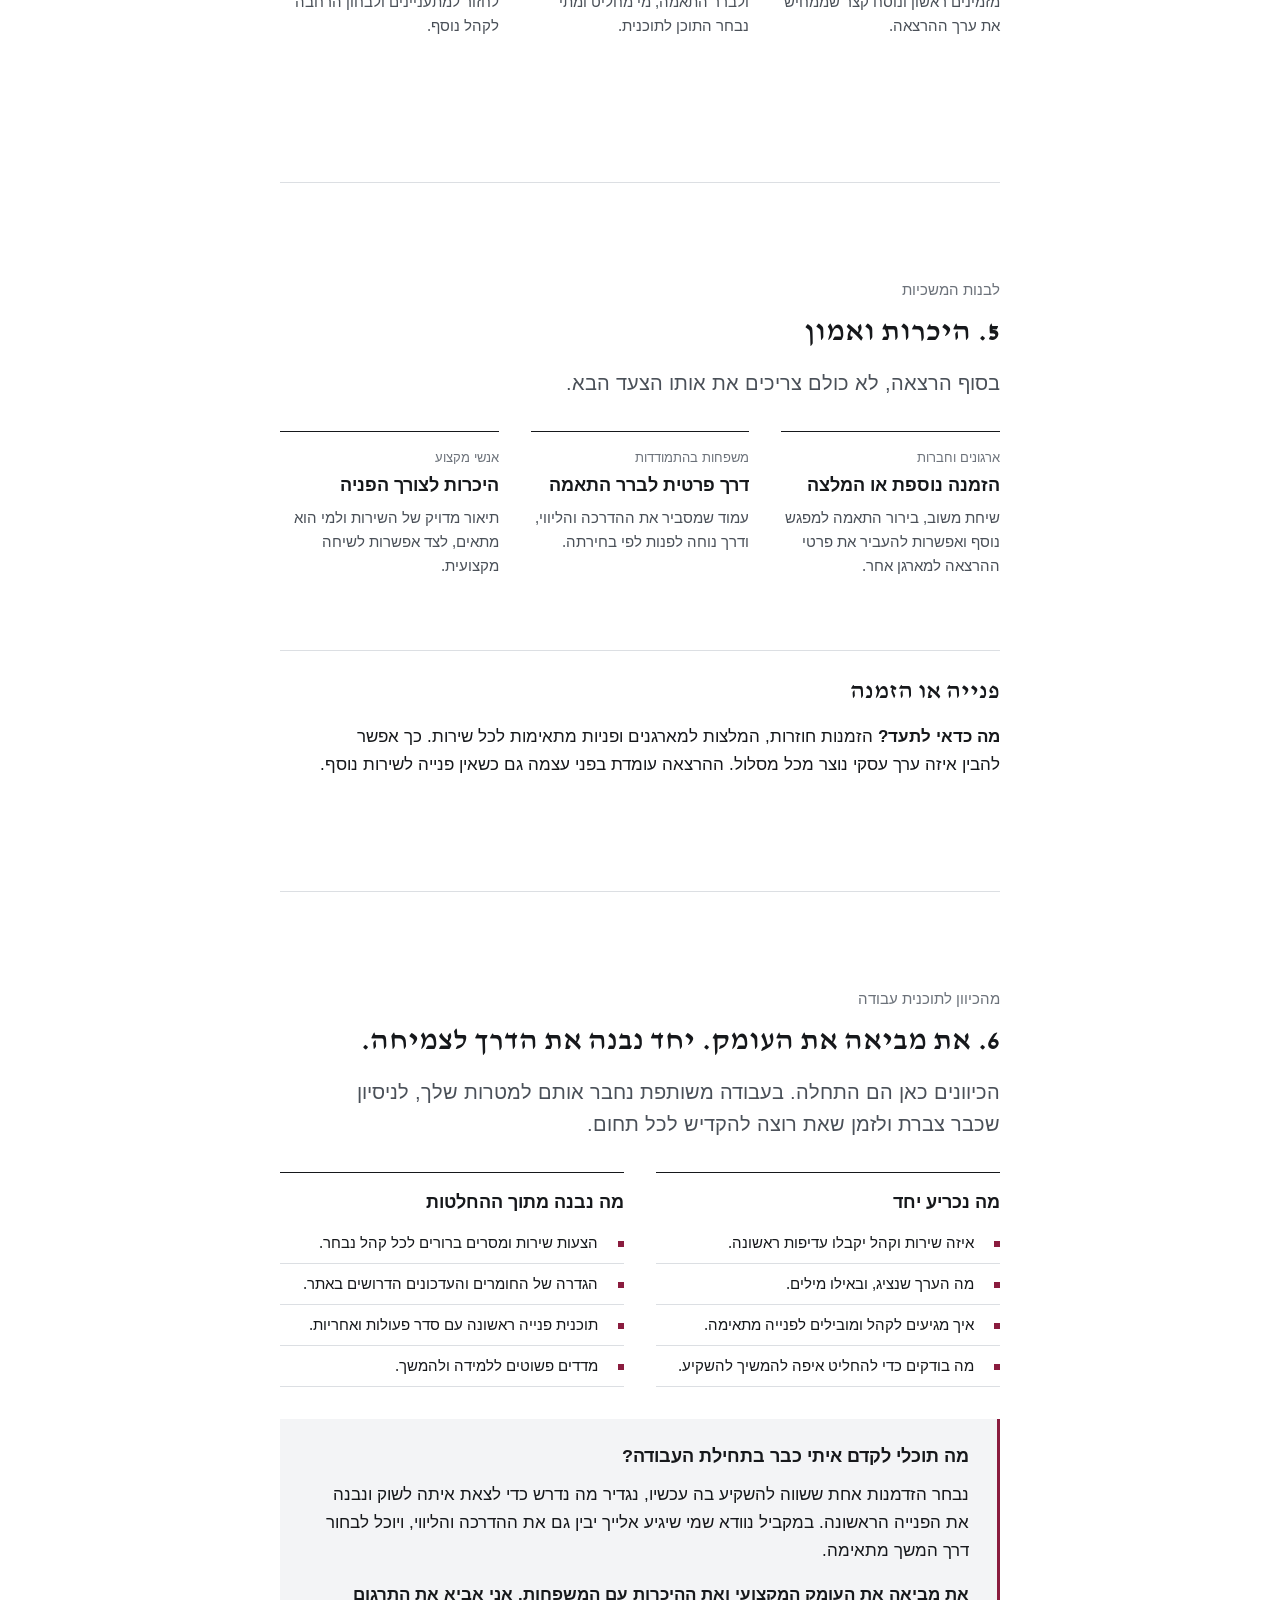
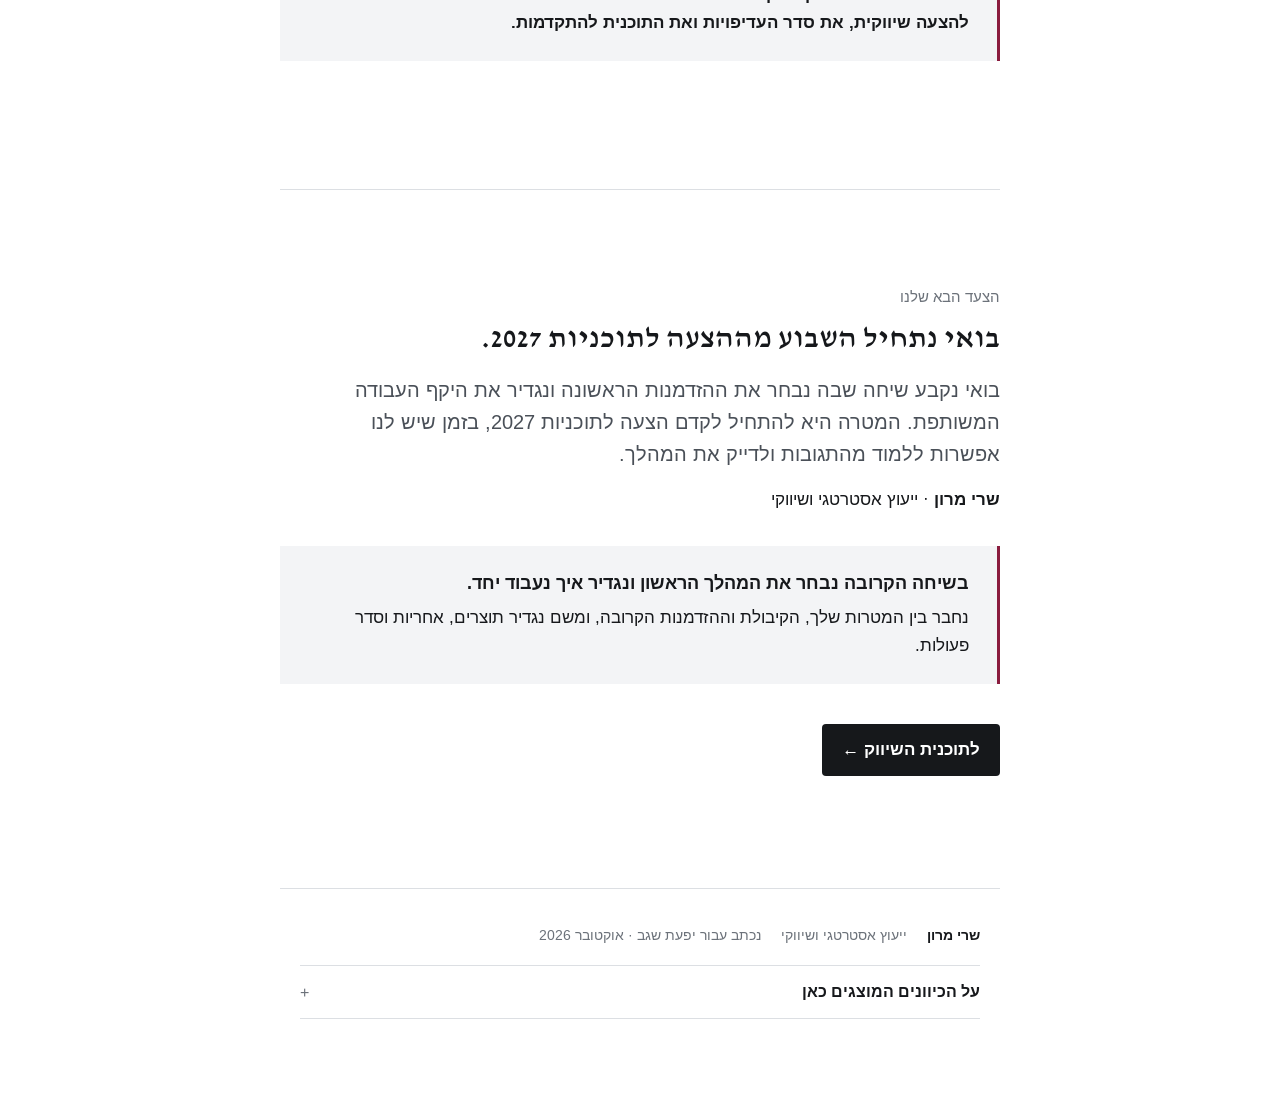
==== commit d2e0b16d: "Publish supplied strategy and plan redesigns with public Yifat example" ====
--- a/index.html
+++ b/index.html
@@ -1,37 +1,29 @@
 <!doctype html>
 <html lang="he" dir="rtl">
 <meta charset="utf-8"><meta name="viewport" content="width=device-width,initial-scale=1">
-<title>יפעת, מהערך שלך לצמיחה | שרי מרון</title>
-<style>
-:root{--ink:#183b36;--muted:#62716a;--paper:#f6f4ed;--line:#d7ddd2;--accent:#ccf085}*{box-sizing:border-box}html{scroll-behavior:smooth}body{margin:0;background:var(--paper);color:var(--ink);font-family:Arial,sans-serif;line-height:1.7}main,header,.toolbar-inner{max-width:1100px;margin:auto;padding:0 32px}.toolbar{background:var(--ink);color:white;position:sticky;top:0;z-index:2}.toolbar-inner{display:flex;justify-content:space-between;align-items:center;gap:20px;padding-top:12px;padding-bottom:12px;font-size:14px}button,.cta{font:inherit;border:1px solid #74887c;background:transparent;color:inherit;padding:9px 18px;border-radius:6px;cursor:pointer}button[aria-pressed=true]{background:var(--accent);color:var(--ink);border-color:var(--accent)}header{display:flex;justify-content:space-between;padding-top:30px;font-size:14px}section{padding:66px 0;border-bottom:1px solid var(--line)}.hero{padding-top:72px}.eyebrow{font-size:13px;letter-spacing:1px;color:var(--muted)}h1{font-size:clamp(37px,5vw,64px);line-height:1.16;max-width:850px;letter-spacing:-1.8px;margin:24px 0}h2{font-size:clamp(28px,3.4vw,40px);line-height:1.25;margin:15px 0 25px;max-width:860px}h3{font-size:22px;line-height:1.35;margin:12px 0}p{max-width:780px;margin:12px 0}.lead{font-size:22px;max-width:770px}.note{background:#fff7dc;color:#69562e;border-right:3px solid #c9a448;padding:13px 18px;margin:26px 0;font-size:14px;max-width:900px}.note b{display:block}.hide-notes .note{display:none}.three{display:grid;grid-template-columns:repeat(3,1fr);gap:24px;margin:30px 0}.three article{border-top:2px solid var(--ink);padding-top:18px}.num{font-size:13px;color:var(--muted)}.highlight{background:var(--ink);color:white;padding:32px;margin-top:28px}.highlight p{font-size:22px}.steps{display:grid;grid-template-columns:repeat(3,1fr);gap:0;margin-top:28px}.steps article{padding:22px;border:1px solid var(--line)}.example{background:white;border:1px solid var(--line);padding:28px;margin-top:25px}.label{font-size:12px;color:var(--muted)}.example blockquote{margin:18px 0;font-size:23px;line-height:1.5;max-width:800px}.split{display:grid;grid-template-columns:1fr 1fr;gap:32px;margin-top:28px}.split article{padding:26px;background:#e8ecdf}.check{padding:13px 0;border-bottom:1px solid var(--line)}.cta{display:inline-block;background:var(--ink);color:white;text-decoration:none;margin-top:20px}footer{padding:35px 0 65px;font-size:13px;color:var(--muted)}.outline{display:flex;flex-wrap:wrap;gap:8px;margin:25px 0}.outline a{font-size:13px;text-decoration:none;color:var(--ink);border:1px solid var(--line);padding:7px 12px}.final{border:0}a{color:inherit}@media(max-width:700px){main,header,.toolbar-inner{padding-right:20px;padding-left:20px}.toolbar-inner{font-size:12px}.three,.steps,.split{grid-template-columns:1fr;gap:18px}section{padding:45px 0}.hero{padding-top:45px}h1{letter-spacing:-1px}.highlight{padding:24px}header span:last-child{display:none}}@media print{.toolbar,.note,.outline{display:none}section{break-inside:avoid;padding:30px 0}body{background:white}}
+<title>יפעת שגב | אסטרטגיית צמיחה ושיווק מאת שרי מרון</title>
+<meta name="description" content="מיקוד קהלי היעד, הצעות הליווי וההרצאות והזדמנויות לצמיחה בשנה הקרובה.">
+<link rel="canonical" href="https://sarayagent-alt.github.io/yifat-segev-growth/">
+<meta property="og:type" content="website">
+<meta property="og:locale" content="he_IL">
+<meta property="og:site_name" content="שרי מרון">
+<meta property="og:title" content="יפעת שגב | אסטרטגיית צמיחה ושיווק מאת שרי מרון">
+<meta property="og:description" content="מיקוד קהלי היעד, הצעות הליווי וההרצאות והזדמנויות לצמיחה בשנה הקרובה.">
+<meta property="og:url" content="https://sarayagent-alt.github.io/yifat-segev-growth/">
+<meta property="og:image" content="https://sarayagent-alt.github.io/yifat-segev-growth/assets/strategy-share.png">
+<meta property="og:image:type" content="image/png">
+<meta property="og:image:width" content="1200">
+<meta property="og:image:height" content="630">
+<meta property="og:image:alt" content="יפעת שגב · כיוון לצמיחה · שרי מרון">
+<meta name="twitter:card" content="summary_large_image">
+<meta name="twitter:title" content="יפעת שגב | אסטרטגיית צמיחה ושיווק מאת שרי מרון">
+<meta name="twitter:description" content="מיקוד קהלי היעד, הצעות הליווי וההרצאות והזדמנויות לצמיחה בשנה הקרובה.">
+<meta name="twitter:image" content="https://sarayagent-alt.github.io/yifat-segev-growth/assets/strategy-share.png">
+<meta name="twitter:image:alt" content="יפעת שגב · כיוון לצמיחה · שרי מרון">
 
-/* Client presentation */
-:root{--ink:#173c38;--muted:#64746d;--paper:#f9f7f1;--line:#dadfd5;--accent:#d9e8b9}
-body{font-family:Arial,"Segoe UI",sans-serif;font-size:17px;line-height:1.8;background:var(--paper)}main{max-width:1180px;padding:0 52px}header{max-width:1280px;padding:25px 40px;align-items:center;border-bottom:1px solid var(--line);gap:24px}header nav{display:flex;gap:25px}header nav a{text-decoration:none;font-size:14px}header>span{color:var(--muted);font-size:12px}.brand{text-decoration:none;font-size:25px;line-height:1.3;letter-spacing:-1px}.brand small{display:block;font-size:11px;letter-spacing:0;color:var(--muted);margin-top:6px}section{padding:90px 0;scroll-margin-top:25px}.hero{position:relative;padding:90px 0 65px;overflow:hidden}.hero:after{content:"";position:absolute;left:-125px;top:70px;width:290px;height:290px;border:1px solid #ccd6c3;border-radius:50%;box-shadow:0 0 0 35px #eff1e5,0 0 0 36px #dce2d3;z-index:-1}h1{font-size:clamp(38px,4.5vw,61px);line-height:1.23;max-width:900px;letter-spacing:-2px;margin:24px 0 30px}h2{font-size:clamp(30px,3.3vw,43px);letter-spacing:-1.1px}h3{font-size:22px}.eyebrow{font-size:12px;letter-spacing:.5px;color:#6c7e62}.lead{font-size:23px;line-height:1.65;max-width:800px}.hero>p:not(.lead){color:var(--muted);max-width:700px}.hero-link{display:inline-flex;gap:24px;align-items:center;margin:22px 0 35px;text-decoration:none;border-bottom:1px solid var(--ink);padding-bottom:8px;font-size:16px}.hero-link span{font-size:24px}.hero-signature{display:flex;align-items:center;gap:18px;color:var(--muted);font-size:13px}.hero-signature i{width:4px;height:4px;background:#a2b08b;border-radius:50%}.three{gap:30px;margin:36px 0}.three article{border-top:1px solid #9aa98b;padding-top:22px}.three article p{font-size:16px}.three article h3{min-height:60px}.num{font-size:12px;color:#748363}.highlight{padding:35px 40px;background:#e9eddf;color:var(--ink);border-right:3px solid #7e9568}.highlight>span{font-size:12px;color:var(--muted)}.highlight p{font-size:25px;line-height:1.6;max-width:850px}.steps{margin-top:32px}.steps article{padding:25px}.steps p{font-size:15px}.example{background:#fffefa;padding:32px 38px;border:1px solid #d4dccb}.example blockquote{font-size:26px;line-height:1.65}.example .label{color:#718260}.split{gap:24px}.split article{background:#eef0e6;padding:30px}.check{font-size:16px}.work-section{position:relative}.work-section>.example{margin-top:30px;background:var(--ink);color:#fff}.work-section>.example h3{color:#dce8c7}.work-section>.example p{font-size:18px}.final{padding-bottom:65px}.final h2{font-size:clamp(34px,4vw,50px)}.invitation{margin-top:26px;padding:25px 30px;border:1px solid #acb99e;background:#edf0e4;max-width:800px}.invitation p{font-size:15px;margin-bottom:0}footer{border-top:1px solid var(--line);display:flex;flex-wrap:wrap;gap:12px 30px;align-items:center;padding-top:25px}footer details{flex-basis:100%;font-size:12px;margin-top:14px}footer details p{max-width:850px}footer summary{cursor:pointer}#timing .three article a{font-size:12px;color:var(--muted)}
-@media(max-width:760px){main{padding:0 22px}header{padding:20px 22px}header nav{gap:15px}header>span{display:none}section{padding:58px 0}.hero{padding-top:55px}h1{letter-spacing:-1px}.lead{font-size:20px}.three,.steps,.split{grid-template-columns:1fr}.three article h3{min-height:0}.highlight,.example{padding:25px}.highlight p{font-size:22px}.example blockquote{font-size:22px}.hero:after{opacity:.4;left:-210px}footer{font-size:12px}.hero-signature{gap:10px}}
-@media print{header nav,.hero-link{display:none}section{padding:30px 0;break-inside:avoid}main{padding:0 15px}.hero:after{display:none}}
-
-.reading-map{padding:34px 32px 30px;background:#edf0e5;border:1px solid #d8dfce;margin:0 0 12px}.map-heading{display:grid;grid-template-columns:1fr 1fr;column-gap:35px;align-items:end}.map-heading>.eyebrow{grid-column:1/-1}.map-heading h2{font-size:30px;line-height:1.35;margin:10px 0 20px;letter-spacing:-.6px}.map-heading p{font-size:16px;color:var(--muted);margin:0 0 23px}.map-track{display:grid;grid-template-columns:repeat(4,1fr);gap:0;list-style:none;padding:0;margin:8px 0 0}.map-track li{position:relative;min-width:0}.map-track li+li{border-right:1px solid #cbd4c0}.map-track a{display:flex;flex-direction:column;text-decoration:none;padding:10px 20px 4px;height:100%;transition:background .2s}.map-track a:hover,.map-track a:focus-visible{background:#e1e8d5;outline:2px solid #8c9e78;outline-offset:-2px}.map-number{border:1px solid #a2b292;border-radius:50%;width:33px;height:33px;display:grid;place-items:center;font-size:12px;margin-bottom:16px;background:#f9faf5}.map-track strong{font-size:17px;line-height:1.45;margin-bottom:10px}.map-track a>span:not(.map-number):not(.map-link){font-size:14px;line-height:1.7;color:#586a60}.map-track .map-link{font-size:12px;margin-top:auto;padding-top:18px;color:#385640}.hero-signature{margin-top:28px}@media(max-width:900px){.map-track{grid-template-columns:repeat(2,1fr);gap:20px 0}.map-track li:nth-child(3){border-right:0}.map-heading{display:block}}@media(max-width:480px){.reading-map{padding:25px 16px}.map-heading h2{font-size:27px}.map-track{grid-template-columns:1fr;gap:0}.map-track li+li{border-right:0;border-top:1px solid #cbd4c0}.map-track a{padding:20px 10px}.map-number{margin-bottom:10px}.map-track .map-link{padding-top:10px}}
-
-.marketing-panel{display:grid;grid-template-columns:1fr 1fr;gap:45px;align-items:center;padding:38px}.panel-copy h2{font-size:32px;line-height:1.35;margin:15px 0 22px}.panel-copy p{font-size:16px;line-height:1.8;max-width:430px}.panel-copy p+p{color:var(--muted);margin-top:17px}.panel-start{display:inline-block;text-decoration:none;border-bottom:1px solid #789063;padding:8px 0;margin-top:12px;font-size:14px}.funnel-diagram{display:flex;flex-direction:column;align-items:center;text-align:center;padding:8px 0}.diagram-label{font-size:12px;letter-spacing:.5px;color:var(--muted);margin-bottom:16px}.funnel-stage{display:flex;flex-direction:column;align-items:center;justify-content:center;min-height:71px;text-decoration:none;border:1px solid #bccbac;padding:12px 16px;transition:filter .2s}.funnel-stage:hover,.funnel-stage:focus-visible{filter:brightness(.95);outline:2px solid #7a9067;outline-offset:3px}.funnel-stage strong{font-size:18px;line-height:1.4}.funnel-stage span{font-size:12px;margin-top:3px}.stage-one{width:100%;background:#f8faf2}.stage-two{width:88%;background:#e0e9d3}.stage-three{width:76%;background:#bed0aa}.stage-four{width:64%;background:#1c443b;color:white;border-color:#1c443b}.funnel-arrow{line-height:1;font-size:21px;color:#82956e;padding:5px}.diagram-footnote{font-size:11px;color:var(--muted);margin-top:15px}@media(max-width:760px){.marketing-panel{grid-template-columns:1fr;padding:26px;gap:25px}.panel-copy p{max-width:none}.panel-copy h2{font-size:29px}.funnel-diagram{max-width:420px;width:100%;margin:auto}.stage-four{width:70%}}@media print{.marketing-panel{break-inside:avoid}}
-
-.inquiry-heading{margin-top:36px;scroll-margin-top:35px}.inquiry-heading h2{font-size:28px;margin-bottom:15px}
-
-.funnel-stage{border-radius:0}.stage-two span{max-width:280px}dialog{color:var(--ink);background:var(--paper);border:1px solid #b7c4ab;border-radius:12px;width:min(1050px,calc(100% - 32px));max-height:86vh;padding:0;box-shadow:0 25px 100px #122c3540}dialog::backdrop{background:rgba(13,35,30,.65);backdrop-filter:blur(3px)}.modal-bar{position:sticky;top:0;background:var(--paper);padding:15px 24px;border-bottom:1px solid var(--line);display:flex;align-items:center;justify-content:space-between;z-index:1}.modal-bar span{font-size:13px;color:var(--muted)}.modal-bar button{background:var(--ink);color:white;border:0;padding:7px 17px}.modal-content{padding:30px 38px 40px}.modal-content h2{margin-top:0}.modal-content .inquiry-heading{margin:0}.modal-content .three{gap:22px}.modal-content .eyebrow{margin-bottom:15px}@media(max-width:700px){.modal-content{padding:25px 22px}.modal-content .three{grid-template-columns:1fr}.modal-bar{padding:12px 18px}}body.modal-open{overflow:hidden}
-.marketing-plan-link{display:inline-flex;gap:.75rem;align-items:center;padding:.65rem 1rem;border-radius:.5rem;background:var(--accent);color:var(--ink);font-weight:700;text-decoration:none}.marketing-plan-link:hover,.marketing-plan-link:focus-visible{text-decoration:underline}
-header { position:sticky; top:0; z-index:5; background:var(--paper); padding-block:14px; }
-header nav { align-items:center; flex-wrap:wrap; }
-header nav .menu-plan-link { padding:.35rem .65rem; color:var(--ink); white-space:nowrap; }
-section[id],#opening { scroll-margin-top:6rem; }
-@media(max-width:600px) {
-  header { flex-direction:column; align-items:stretch; gap:.4rem; padding:9px 14px; }
-  header nav { justify-content:space-between; gap:.35rem .55rem; }
-  header nav a { font-size:.8rem; }
-  section[id],#opening { scroll-margin-top:8rem; }
-}
-@media print { header { position:static; } }
-</style>
-<body>
+<link rel="preconnect" href="https://fonts.googleapis.com"><link rel="preconnect" href="https://fonts.gstatic.com" crossorigin><link rel="stylesheet" href="https://fonts.googleapis.com/css2?family=David+Libre:wght@400;500;700&family=Arimo:wght@400;700&display=swap"><link rel="stylesheet" href="assets/sari.css">
+</head>
+<body class="strategy">
 
 <header><a class="brand" href="#opening">שרי מרון<small>ייעוץ אסטרטגי ושיווקי</small></a><nav aria-label="ניווט ראשי"><a href="#insight">הכיוון</a><a href="#lecture">ההזדמנות</a><a href="#work">העבודה יחד</a><a class="marketing-plan-link menu-plan-link" href="./marketing-plan/">לתוכנית השיווק</a></nav></header>
 <main>
@@ -45,7 +37,7 @@
 </section>
 
 <div class="reading-map marketing-panel" aria-label="המהלך השיווקי שנבחן בדף">
-<div class="panel-copy"><span class="eyebrow">מה תמצאי בהמשך</span><h2>איך מחברים בין<br>הערך שלך לצמיחה בעסק?</h2><p>נכיר שלושה קהלי יעד: משפחות בהתמודדות, ארגונים וחברות ואנשי מקצוע. נראה איך לחדד לכל אחד הצעה ודרך המשך לפנייה, להזמנה או להפניה.</p><p>משם נבחן למה כדאי להתחיל עכשיו, לקראת תוכניות 2027, ואיך נוכל לקדם את המהלך יחד.</p><a href="#insight" class="panel-start">מתחילות מהערך שלך ↓</a></div>
+<div class="panel-copy"><span class="eyebrow">מה תמצאי בהמשך</span><h2>איך מחברים בין הערך שלך לצמיחה בעסק?</h2><p>נכיר שלושה קהלי יעד: משפחות בהתמודדות, ארגונים וחברות ואנשי מקצוע. נראה איך לחדד לכל אחד הצעה ודרך המשך לפנייה, להזמנה או להפניה.</p><p>משם נבחן למה כדאי להתחיל עכשיו, לקראת תוכניות 2027, ואיך נוכל לקדם את המהלך יחד.</p><a href="#insight" class="panel-start">מתחילות מהערך שלך ↓</a></div>
 <div class="funnel-diagram" role="group" aria-label="מהצעה ברורה לקהלי יעד, להיכרות ולפנייה או הזמנה">
 <span class="diagram-label">המהלך השיווקי</span>
 <a href="#offers" class="funnel-stage stage-one"><strong>הצעה ברורה</strong><span>מה מקבלים ממך, ולמי זה מתאים</span></a>
@@ -58,7 +50,7 @@
 <span class="diagram-footnote">לחצי על כל שלב לפתיחת התוכן</span>
 </div></div>
 <section id="insight">
-<div class="eyebrow">01 / למי פונים</div>
+<div class="eyebrow">למי פונים</div>
 <h2>קהלי יעד</h2>
 <p class="lead">שלושה קהלי יעד, ולכל אחד צורך ודרך פנייה משלו: משפחות שמתמודדות עם הפרעת אכילה של בן משפחה, ארגונים וחברות שמזמינים הרצאות, ואנשי מקצוע שעבורם השירות שלך משלים את המענה המקצועי.</p>
 <div class="three"><article><span class="num">משפחות בהתמודדות</span><h3>״מה תוסיפי למה שאנחנו כבר מקבלים?״</h3><p>משפחות שמתמודדות עם הפרעת אכילה של בן משפחה. נבהיר איך הליווי מסייע בהתנהלות בבית ומשתלב לצד הצוות המטפל.</p></article><article><span class="num">ארגונים וחברות</span><h3>״למה לבחור דווקא במפגש הזה?״</h3><p>גופים שמזמינים הרצאות לעובדים ולקהילות. נחבר את הסיפור שלך לערך למשתתפים ונקל על בחירת ההרצאה והזמנתה.</p></article><article><span class="num">אנשי מקצוע</span><h3>״למי מתאים להפנות, ומתי?״</h3><p>גורמים מפנים, למשל רופאת משפחה שמפנה מטופלים לשירות שלך. נבהיר למי מתאים השירות, מה הוא משלים ואיך נעשה התיאום.</p></article></div>
@@ -66,14 +58,14 @@
 
 </section>
 <section id="offers">
-<div class="eyebrow">02 / לחדד את ההצעה</div>
+<div class="eyebrow">לחדד את ההצעה</div>
 <h2>הצעה ברורה</h2><p class="lead">להציג את השירות דרך הרגע שבו האדם זקוק לו.</p>
 <p>שם השירות מסביר מה את עושה. תיאור של רגע הצורך עוזר לאדם לזהות שזה מתאים לו. כך אפשר להתחיל להבחין בין ההצעות:</p>
 <div class="three"><article><span class="num">ליווי משפחות</span><h3>כשיש הנחיות טיפול,<br>וקשה להחזיק את היומיום.</h3><p>המסר שנחדד: עזרה בהתארגנות המשפחתית וביישום הנחיות בבית, לצד הטיפול. נמחיש מה כולל הליווי ואיך מתחילים.</p></article><article><span class="num">הדרכות הורים</span><h3>כשיש שאלה ממוקדת<br>וצריך להבין איך להתקדם.</h3><p>המסר שנחדד: מענה לשאלה הורית מוגדרת. נבהיר מה מקבלים בהדרכה ומתי היא מתאימה יותר מליווי מתמשך.</p></article><article><span class="num">הרצאות</span><h3>כשרוצים מפגש אישי<br>על התמודדות משפחתית.</h3><p>המסר שנחדד: מפגש עם הסיפור והידע שלך. נחבר בין מה שהקהל ייקח ממנו לבין הצורך של הגוף המזמין.</p></article></div>
 
 </section>
 <section id="lecture">
-<div class="eyebrow">03 / מהלך ראשון לצמיחה</div>
+<div class="eyebrow">מהלך ראשון לצמיחה</div>
 <h2>הרצאות לארגונים</h2><p class="lead">ההרצאה כבר קיימת. אפשר להביא אותה לארגונים ולקהילות שבהם היא תיתן ערך.</p>
 <p class="lead">כיוון ראשון לבדיקה: קהילות הורים בארגונים, במושבים ובקיבוצים. ההרצאה שלך מחברת סיפור אישי, רקע מחקרי והתמודדות משפחתית. את החיבור הזה אפשר להציג דרך הערך למשתתפים.</p>
 <div class="example"><span class="label">דוגמה לכיוון מסר למזמין הרצאה · לדיוק יחד</span><blockquote>מפגש עם יפעת שגב, חוקרת מוח ואם לבת שהתמודדה והחלימה מהפרעת אכילה, על המסע המשפחתי ועל משמעותה של תמיכה ברגעים שלא התכוננו אליהם.</blockquote><p>לקהילת ההורים: היכרות עם ההתמודדות מבפנים, נקודת מבט על בקשת עזרה והבנה רגישה יותר של משפחות סביבם.</p></div>
@@ -81,7 +73,7 @@
 
 </section>
 <section id="timing">
-<div class="eyebrow">04 / למה עכשיו · לקראת 2027</div>
+<div class="eyebrow">למה עכשיו · לקראת 2027</div>
 <h2>למה כדאי שנתחיל לעבוד יחד עכשיו?</h2>
 <p class="lead">לקראת תכנון 2027, יש לנו סיבה טובה לפתוח שיחות עם ארגונים וקהילות. כדי שההזדמנות הזאת תהפוך למהלך עסקי, צריך לחבר בין ההרצאה שלך, הקהל המתאים ותהליך ההחלטה של המזמין. כאן אני יכולה לעזור לך כבר עכשיו.</p>
 <p>נבחר יחד לאילו גופים נכון לפנות, ננסח הצעה שמסבירה את ערך ההרצאה ונברר מתי נבנית התוכנית ומי מאשר את ההזמנה. כך תהיה לנו דרך מסודרת לקדם הזדמנויות מול תקציבי השנה החדשה.</p>
@@ -90,27 +82,27 @@
 <article><span class="num">מסלול נוסף</span><h3>תוכניות הורים וקהילה</h3><p><b>למי לפנות:</b> מרכזי הורים ורכזי קהילה במושבים ובקיבוצים.</p><p><b>מה לבדוק:</b> מה מעסיק את הקהילה, מי הקהל שירצה להגיע ואיזו מסגרת תתאים למפגש.</p><p><b>ההצעה:</b> ערב תוכן על הסיפור המשפחתי של יפעת, תמיכה ובקשת עזרה, לקהל שבוחר לעסוק בנושא.</p></article>
 <article><span class="num">התאמה נקודתית · 8.3.2027</span><h3>יום האישה, כשמתאים</h3><p><b>למי לפנות:</b> מזמינים שמחפשים סיפור אישי עמוק כחלק מתוכנית יום האישה.</p><p><b>מה לבדוק:</b> האם אופי האירוע והציפיות של הקהל מתאימים לתוכן ולרגישות שלו.</p><p><b>ההצעה:</b> הסיפור של יפעת כאישה, אם וחוקרת. לבחור במסגרת שמבקשת מפגש מהסוג הזה.</p><a href="https://www.un.org/global-issues/gender-equality" target="_blank" rel="noopener">על יום האישה ↗</a></article>
 </div>
-<div class="highlight"><span>הערך של להתחיל עכשיו</span><p>כשהמזמין יגיע להחלטה על התוכנית והתקציב, כדאי שהוא כבר יכיר אותך ויבין למה ההרצאה שלך מתאימה לקהל שלו.</p><p style="font-size:17px">התחלה עכשיו נותנת לנו זמן לחדד את ההצעה, לקבל תגובות ולשפר אותה. המתנה לתחילת השנה דוחה גם את הלמידה הזאת, ומשאירה פחות זמן לקדם הזמנות לרבעון הראשון.</p></div>
+<div class="highlight"><span>הערך של להתחיל עכשיו</span><p>כשהמזמין יגיע להחלטה על התוכנית והתקציב, כדאי שהוא כבר יכיר אותך ויבין למה ההרצאה שלך מתאימה לקהל שלו.</p><p>התחלה עכשיו נותנת לנו זמן לחדד את ההצעה, לקבל תגובות ולשפר אותה. המתנה לתחילת השנה דוחה גם את הלמידה הזאת, ומשאירה פחות זמן לקדם הזמנות לרבעון הראשון.</p></div>
 <div class="steps"><article><span class="num">השבוע · תוכנית מוצעת</span><h3>לבחור הצעה וקהל</h3><p>לבחור מסגרת מתאימה, קהל מזמינים ראשון ונוסח קצר שממחיש את ערך ההרצאה.</p></article><article><span class="num">לאחר חידוד ההצעה</span><h3>לצאת לסבב ראשון</h3><p>לפנות לקבוצה נבחרת של מזמינים ולברר התאמה, מי מחליט ומתי נבחר התוכן לתוכנית.</p></article><article><span class="num">לפי התגובות</span><h3>לדייק ולהמשיך</h3><p>לעדכן את דף ההרצאה והמסר, לחזור למתעניינים ולבחון הרחבה לקהל נוסף.</p></article></div>
 
 </section>
 <section id="connections">
-<div class="eyebrow">05 / לבנות המשכיות</div>
+<div class="eyebrow">לבנות המשכיות</div>
 <h2>היכרות ואמון</h2><p class="lead">בסוף הרצאה, לא כולם צריכים את אותו הצעד הבא.</p>
 <div class="three"><article><span class="num">ארגונים וחברות</span><h3>הזמנה נוספת או המלצה</h3><p>שיחת משוב, בירור התאמה למפגש נוסף ואפשרות להעביר את פרטי ההרצאה למארגן אחר.</p></article><article><span class="num">משפחות בהתמודדות</span><h3>דרך פרטית לברר התאמה</h3><p>עמוד שמסביר את ההדרכה והליווי, ודרך נוחה לפנות לפי בחירתה.</p></article><article><span class="num">אנשי מקצוע</span><h3>היכרות לצורך הפניה</h3><p>תיאור מדויק של השירות ולמי הוא מתאים, לצד אפשרות לשיחה מקצועית.</p></article></div>
 <div id="inquiry" class="inquiry-heading"><h2>פנייה או הזמנה</h2><p><b>מה כדאי לתעד?</b> הזמנות חוזרות, המלצות למארגנים ופניות מתאימות לכל שירות. כך אפשר להבין איזה ערך עסקי נוצר מכל מסלול. ההרצאה עומדת בפני עצמה גם כשאין פנייה לשירות נוסף.</p></div>
 
 </section>
 <section id="work" class="work-section">
-<div class="eyebrow">06 / מהכיוון לתוכנית עבודה</div>
-<h2>את מביאה את העומק.<br>יחד נבנה את הדרך לצמיחה.</h2>
+<div class="eyebrow">מהכיוון לתוכנית עבודה</div>
+<h2>את מביאה את העומק. יחד נבנה את הדרך לצמיחה.</h2>
 <p class="lead">הכיוונים כאן הם התחלה. בעבודה משותפת נחבר אותם למטרות שלך, לניסיון שכבר צברת ולזמן שאת רוצה להקדיש לכל תחום.</p>
 <div class="split"><article><h3>מה נכריע יחד</h3><div class="check">איזה שירות וקהל יקבלו עדיפות ראשונה.</div><div class="check">מה הערך שנציג, ובאילו מילים.</div><div class="check">איך מגיעים לקהל ומובילים לפנייה מתאימה.</div><div class="check">מה בודקים כדי להחליט איפה להמשיך להשקיע.</div></article><article><h3>מה נבנה מתוך ההחלטות</h3><div class="check">הצעות שירות ומסרים ברורים לכל קהל נבחר.</div><div class="check">הגדרה של החומרים והעדכונים הדרושים באתר.</div><div class="check">תוכנית פנייה ראשונה עם סדר פעולות ואחריות.</div><div class="check">מדדים פשוטים ללמידה ולהמשך.</div></article></div>
 <div class="example"><h3>מה תוכלי לקדם איתי כבר בתחילת העבודה?</h3><p>נבחר הזדמנות אחת ששווה להשקיע בה עכשיו, נגדיר מה נדרש כדי לצאת איתה לשוק ונבנה את הפנייה הראשונה. במקביל נוודא שמי שיגיע אלייך יבין גם את ההדרכה והליווי, ויוכל לבחור דרך המשך מתאימה.</p><p><b>את מביאה את העומק המקצועי ואת ההיכרות עם המשפחות. אני אביא את התרגום להצעה שיווקית, את סדר העדיפויות ואת התוכנית להתקדמות.</b></p></div>
 </section>
 <section class="final" id="next">
 <div class="eyebrow">הצעד הבא שלנו</div>
-<h2>בואי נתחיל השבוע<br>מההצעה לתוכניות 2027.</h2>
+<h2>בואי נתחיל השבוע מההצעה לתוכניות 2027.</h2>
 <p class="lead">בואי נקבע שיחה שבה נבחר את ההזדמנות הראשונה ונגדיר את היקף העבודה המשותפת. המטרה היא להתחיל לקדם הצעה לתוכניות 2027, בזמן שיש לנו אפשרות ללמוד מהתגובות ולדייק את המהלך.</p>
 <p><b>שרי מרון</b> · ייעוץ אסטרטגי ושיווקי</p>
 <div class="invitation"><b>בשיחה הקרובה נבחר את המהלך הראשון ונגדיר איך נעבוד יחד.</b><p>נחבר בין המטרות שלך, הקיבולת וההזדמנות הקרובה, ומשם נגדיר תוצרים, אחריות וסדר פעולות.</p></div>
@@ -120,12 +112,6 @@
 <footer><b>שרי מרון</b><span>ייעוץ אסטרטגי ושיווקי</span><span>נכתב עבור יפעת שגב · אוקטובר 2026</span><details><summary>על הכיוונים המוצגים כאן</summary><p>המלצות ראשונות בעקבות פגישת ההיכרות ועיון בחומרים הציבוריים. בחירת הקהלים והמסרים תיבחן מול הפעילות והביקוש בפועל. מועדי תכנון ואישור תקציב משתנים בין ארגונים. נוסח ההרצאה וחלוקת השירותים ידויקו יחד איתך.</p></details></footer>
 </main>
 
-<dialog id="stage-dialog" aria-labelledby="dialog-title"><div class="modal-bar"><span>המהלך השיווקי</span><button type="button" id="close-dialog" aria-label="סגירת החלונית">סגירה ×</button></div><div class="modal-content" id="dialog-content"></div></dialog>
-<script>
-const modal=document.getElementById('stage-dialog'),content=document.getElementById('dialog-content');
-let opener;
-document.querySelectorAll('.funnel-stage').forEach(link=>{link.setAttribute('aria-haspopup','dialog');link.addEventListener('click',event=>{event.preventDefault();opener=link;const source=document.querySelector(link.getAttribute('href'));const clone=source.cloneNode(true);clone.removeAttribute('id');clone.querySelectorAll('[id]').forEach(el=>el.removeAttribute('id'));if(link.getAttribute('href')==='#connections')clone.querySelector('.inquiry-heading')?.remove();content.replaceChildren(...clone.childNodes);content.querySelector('h2').id='dialog-title';modal.showModal();document.body.classList.add('modal-open');modal.scrollTop=0;});});
-document.getElementById('close-dialog').addEventListener('click',()=>modal.close());
-modal.addEventListener('click',event=>{if(event.target===modal){const r=modal.getBoundingClientRect();if(event.clientX<r.left||event.clientX>r.right||event.clientY<r.top||event.clientY>r.bottom)modal.close();}});
-modal.addEventListener('close',()=>{document.body.classList.remove('modal-open');content.replaceChildren();opener?.focus({preventScroll:true});});
-</script></body></html>
+
+<script src="assets/sari.js"></script>
+</body></html>
--- a/assets/sari.css
+++ b/assets/sari.css
@@ -0,0 +1,285 @@
+/* Sari Maron · strategy memo + marketing plan
+   A working document: white page, graphite text, one oxblood accent, real tables. No decorative motion. */
+:root{
+  --paper:#ffffff;--ink:#16181b;--ink-2:#4a5058;--ink-3:#6c727a;--rule:#dcdfe3;--fill:#f3f4f6;
+  --accent:#8a1c3e;--accent-tint:#f5e7eb;--data-3:#8e97a3;
+  --serif:"David Libre",David,"Times New Roman",serif;--sans:Arimo,Arial,sans-serif;
+  --col:880px;--rail:220px;--gap:64px;--sec:96px;
+}
+*{box-sizing:border-box}
+html{scroll-behavior:smooth;scroll-padding-top:32px}
+html:has(body.strategy){scroll-padding-top:110px}
+@media (prefers-reduced-motion:reduce){html{scroll-behavior:auto}}
+body{margin:0;background:var(--paper);color:var(--ink);font:400 17px/28px var(--sans);font-variant-numeric:lining-nums tabular-nums;-webkit-font-smoothing:antialiased}
+a{color:var(--accent);text-underline-offset:3px;transition:color .12s}
+a:hover{color:var(--ink)}
+:focus-visible{outline:2px solid var(--accent);outline-offset:2px}
+h1,h2,h3,h4{margin:0;font-weight:500;color:var(--ink)}
+h1{font:500 44px/52px var(--serif);margin-bottom:16px}
+h2{font:500 30px/38px var(--serif);margin-bottom:16px;scroll-margin-top:32px}
+h3{font:700 20px/28px var(--sans);margin-bottom:8px}
+h4{font:700 17px/26px var(--sans);margin-bottom:6px}
+p{margin:0 0 16px;max-width:680px}
+ul,ol{max-width:680px;padding-inline-start:1.2em;margin:0 0 16px}
+li{margin-bottom:6px}
+b,strong{font-weight:700}
+small{font-size:13px;line-height:18px}
+.lead,.dek{font-size:20px;line-height:32px;color:var(--ink-2);max-width:680px}
+.gantt-sr{position:absolute;width:1px;height:1px;padding:0;margin:-1px;overflow:hidden;clip-path:inset(50%);white-space:nowrap;border:0}
+.visual-icon,.poem-icon,.coin-stack,.brand-mark,.funnel-arrow,.poem-connector{display:none!important}
+
+/* section rhythm: uniform spacing, a hairline between sections, sections keep their natural length */
+main > section,main > .reading-map{padding-block:var(--sec);border-top:1px solid var(--rule)}
+main > section:first-child{border-top:0;padding-top:56px}
+.eyebrow,.context{display:block;font:400 15px/22px var(--sans);color:var(--ink-3);margin:0 0 12px}
+.label,.diagram-label{font:700 13px/18px var(--sans);color:var(--ink-3)}
+
+/* quiet "next chapter" links at the end of a section */
+.bridge{margin:40px 0 0}
+.bridge a,.panel-start{font:400 15px/22px var(--sans);color:var(--ink-2);text-decoration:none;border-bottom:1px solid var(--rule);padding-bottom:2px}
+.bridge a:hover,.panel-start:hover{color:var(--accent);border-color:var(--accent)}
+
+/* items in columns: plain, divided by hairlines */
+.three,.steps,.visual-grid,.split,.progress-map{display:grid;grid-template-columns:repeat(3,minmax(0,1fr));gap:32px;margin:32px 0;max-width:none}
+.visual-grid,.split,.progress-map{grid-template-columns:repeat(2,minmax(0,1fr))}
+.three > article,.steps > article,.visual-grid > article,.split > article,.progress-map > article{border-top:1px solid var(--ink);padding-top:16px}
+.three h3,.steps h3,.visual-card h3,.visual-card h4,.split h3{font:700 18px/26px var(--sans)}
+.three p,.steps p,.visual-card p,.split p{font-size:15px;line-height:24px;color:var(--ink-2)}
+.num{display:block;font:400 13px/18px var(--sans);color:var(--ink-3);margin-bottom:6px}
+.steps{counter-reset:st}
+.steps > article{counter-increment:st}
+.steps > article .num::before{content:counter(st) ". "}
+.poem-use{font-size:13px;line-height:20px;color:var(--ink-3);border-top:1px solid var(--rule);padding-top:8px;margin-top:10px}
+.check{display:grid;grid-template-columns:16px 1fr;gap:10px;padding:8px 0;border-bottom:1px solid var(--rule);font-size:15px;line-height:24px}
+.check::before{content:"";width:6px;height:6px;background:var(--accent);margin-top:10px}
+@media (max-width:760px){.three,.steps,.visual-grid,.split,.progress-map{grid-template-columns:1fr;gap:24px}}
+
+/* note blocks: thin accent rule on the start side, light fill */
+.highlight,.example,.invitation,.collaboration,.measurement-action{background:var(--fill);border-inline-start:3px solid var(--accent);padding:24px 28px;margin:32px 0}
+.highlight > span,.example .label{display:block;font:700 13px/18px var(--sans);color:var(--ink-3);margin-bottom:8px}
+.highlight p:first-of-type,.example blockquote{font:500 20px/30px var(--serif);margin:0 0 12px;max-width:680px}
+.example h3,.collaboration > h3,.measurement-action > h3{font:700 18px/26px var(--sans);margin-bottom:12px}
+.highlight p:last-child,.example p:last-child,.invitation p:last-child{margin-bottom:0}
+.collaboration .visual-grid{margin:16px 0}
+.collaboration .visual-grid > article{border-color:var(--rule)}
+.audience-box:not(.collaboration):not(.measurement-action){margin:0}
+
+/* tables */
+.table-scroll{overflow-x:auto;position:relative;margin:24px 0}
+table{width:100%;border-collapse:collapse;font-size:15px;line-height:22px}
+caption{caption-side:top;text-align:start;font:700 13px/18px var(--sans);color:var(--ink-3);padding-bottom:8px}
+th,td{text-align:start;vertical-align:top;padding:12px 16px;border-bottom:1px solid var(--rule)}
+thead th{background:var(--fill);font:700 13px/18px var(--sans);color:var(--ink-2);border-bottom:1px solid var(--rule)}
+tbody th{font-weight:700}
+table small{display:block;font-size:12px;color:var(--ink-3);font-weight:400}
+
+/* expanding sections */
+details{margin:24px 0;border-top:1px solid var(--rule);border-bottom:1px solid var(--rule)}
+details > summary{cursor:pointer;list-style:none;padding:14px 0;font:700 16px/24px var(--sans);display:flex;justify-content:space-between;gap:16px;color:var(--ink)}
+details > summary::-webkit-details-marker{display:none}
+details > summary::after{content:"+";color:var(--ink-3);font-weight:400}
+details[open] > summary::after{content:"−"}
+details > :not(summary){animation:fade .15s ease}
+@keyframes fade{from{opacity:0}}
+
+/* dialogs and tooltip: white, 1px border, small radius */
+dialog{border:1px solid var(--rule);border-radius:4px;padding:32px;background:#fff;color:var(--ink);width:min(680px,calc(100vw - 32px));max-height:calc(100dvh - 32px);overflow:auto;box-shadow:0 16px 48px -16px rgba(22,24,27,.35)}
+dialog[open]{animation:fade .15s ease}
+dialog::backdrop{background:rgba(22,24,27,.45)}
+.poem-dialog > form{position:absolute;inset-block-start:16px;inset-inline-end:16px}
+.poem-close{font:400 20px/1 var(--sans);width:32px;height:32px;border:1px solid var(--rule);border-radius:4px;background:#fff;color:var(--ink);cursor:pointer}
+.poem-close:hover{border-color:var(--ink)}
+.poem-dialog h3{font:500 26px/34px var(--serif);margin-bottom:16px;padding-inline-end:48px}
+.poem-dialog h4{font:700 15px/22px var(--sans)}
+.poem-platforms{list-style:none;padding:0;margin:0 0 16px;display:flex;flex-wrap:wrap;gap:4px 18px;font-size:15px}
+.poem-platforms li{margin:0}
+.poem-dialog-grid{display:grid;grid-template-columns:1fr 1fr;border-top:1px solid var(--rule);margin:16px 0}
+.poem-dialog-grid > div{padding:12px 0;font-size:15px;line-height:24px}
+.poem-dialog-grid > div + div{border-inline-start:1px solid var(--rule);padding-inline-start:16px}
+.poem-dialog-grid > div:first-child{padding-inline-end:16px}
+.poem-dialog-grid p,.poem-metric p{margin:0}
+.poem-metric{border-top:1px solid var(--rule);padding-top:12px;font-size:15px}
+.poem-metric > span{display:none}
+dialog details{margin:16px 0 0;font-size:15px}
+@media (max-width:560px){.poem-dialog-grid{grid-template-columns:1fr}.poem-dialog-grid > div + div{border-inline-start:0;border-top:1px solid var(--rule);padding-inline-start:0}}
+
+/* ───────────── strategy memo ───────────── */
+body.strategy header{position:sticky;top:0;z-index:20;background:#fff;max-width:760px;margin:0 auto;padding:20px;display:flex;flex-wrap:wrap;justify-content:space-between;align-items:baseline;gap:12px 32px;border-bottom:1px solid var(--rule)}
+body.strategy .brand{text-decoration:none;color:var(--ink);font:500 22px/28px var(--serif);display:flex;flex-wrap:wrap;gap:4px 12px;align-items:baseline}
+body.strategy .brand small{font:400 14px/20px var(--sans);color:var(--ink-3)}
+body.strategy header nav{display:flex;flex-wrap:wrap;gap:4px 24px;font-size:15px}
+body.strategy header nav a{color:var(--ink-2);text-decoration:none}
+body.strategy header nav a:hover,body.strategy header nav a.on{color:var(--accent)}
+body.strategy header nav .menu-plan-link{color:var(--accent);font-weight:700}
+body.strategy main{max-width:760px;margin:0 auto;padding:0 20px;counter-reset:sec}
+body.strategy main > section[id]:not(#opening):not(#next) > h2:first-of-type::before{counter-increment:sec;content:counter(sec) ". "}
+.hero-signature{font-size:15px;color:var(--ink-3);margin-top:24px}
+.hero-signature i::before{content:" · "}
+.reading-map{display:block}
+.funnel-diagram{margin:40px -100px 0;display:grid;grid-template-columns:repeat(4,minmax(0,1fr));align-items:stretch;counter-reset:fs}
+.funnel-diagram .diagram-label,.funnel-diagram .diagram-footnote{grid-column:1/-1}
+.funnel-diagram .diagram-label{margin-bottom:12px}
+.funnel-stage{counter-increment:fs;position:relative;display:block;text-decoration:none;color:var(--ink);border-top:2px solid var(--ink);padding:14px 0 0;margin-inline-end:32px}
+.funnel-stage::before{content:counter(fs);display:block;font:400 13px/18px var(--sans);color:var(--ink-3);margin-bottom:4px}
+.funnel-stage:not(.stage-four)::after{content:"";position:absolute;inset-block-start:-6px;inset-inline-end:-22px;width:8px;height:8px;border-top:2px solid var(--ink-3);border-inline-end:2px solid var(--ink-3);transform:rotate(-45deg)}
+.funnel-stage.stage-four{border-top-color:var(--accent);margin-inline-end:0}
+.funnel-stage strong{display:block;font:700 18px/26px var(--sans);margin-bottom:4px}
+.funnel-stage span{font-size:15px;line-height:22px;color:var(--ink-2)}
+.funnel-stage:hover strong{color:var(--accent)}
+.diagram-footnote{font-size:13px;color:var(--ink-3);margin-top:12px}
+.inquiry-heading{margin-top:56px;padding-top:24px;border-top:1px solid var(--rule)}
+.inquiry-heading h2{font-size:24px;line-height:32px}
+.invitation > b{display:block;font:700 18px/26px var(--sans);margin-bottom:8px}
+.marketing-plan-link:not(.menu-plan-link){display:inline-block;background:var(--ink);color:#fff;text-decoration:none;padding:12px 20px;border-radius:4px;font-weight:700;margin-top:8px}
+.marketing-plan-link:not(.menu-plan-link):hover{background:var(--accent);color:#fff}
+body.strategy footer{max-width:760px;margin:0 auto;padding:32px 20px 56px;border-top:1px solid var(--rule);display:flex;flex-wrap:wrap;gap:4px 20px;font-size:14px;color:var(--ink-3)}
+body.strategy footer b{color:var(--ink)}
+body.strategy footer details{flex-basis:100%;margin-top:12px}
+@media (max-width:1000px){.funnel-diagram{margin-inline:0}}
+@media (max-width:640px){
+  h1{font-size:32px;line-height:40px}h2{font-size:24px;line-height:32px}h3{font-size:18px;line-height:26px}
+  body{font-size:16px;line-height:26px}.lead,.dek{font-size:18px;line-height:29px}
+  :root{--sec:64px}
+  .funnel-diagram{grid-template-columns:1fr;gap:16px}
+  .funnel-stage{margin-inline-end:0}
+  .funnel-stage::after{display:none}
+  dialog{padding:24px}
+}
+
+/* ───────────── marketing plan ───────────── */
+body.plan{display:grid;grid-template-columns:var(--rail) minmax(0,var(--col));justify-content:center;column-gap:var(--gap);padding:0 32px}
+body.plan > nav{grid-column:1;grid-row:1;position:sticky;top:0;align-self:start;max-height:100dvh;overflow:auto;padding:56px 0 32px}
+body.plan > nav .frame{display:flex;flex-direction:column;border-inline-start:1px solid var(--rule)}
+body.plan > nav a{display:block;padding:7px 16px;margin-inline-start:-1px;border-inline-start:2px solid transparent;color:var(--ink-2);text-decoration:none;font-size:15px;line-height:22px}
+body.plan > nav a:hover{color:var(--ink)}
+body.plan > nav a.on{color:var(--ink);font-weight:700;border-inline-start-color:var(--accent)}
+body.plan > nav .preview-brand{font:500 18px/26px var(--serif);color:var(--ink);margin-bottom:12px;padding-bottom:12px}
+body.plan > nav .preview-brand::after{content:"תוכנית שיווק · יפעת שגב";display:block;font:400 13px/18px var(--sans);color:var(--ink-3)}
+body.plan > main{grid-column:2;grid-row:1;min-width:0;counter-reset:sec;padding-bottom:96px}
+body.plan main > section:not(.strategy-hero) h2:first-of-type::before{counter-increment:sec;content:counter(sec) ". "}
+
+.strategy-hero{display:block}
+.strategy-hero > div{margin-bottom:32px}
+.priority-goals{list-style:none;margin:0;padding:0;display:grid;grid-template-columns:repeat(2,minmax(0,280px));gap:16px;max-width:none}
+.priority-goals li{margin:0;border:1px solid var(--rule);padding:16px 20px}
+.priority-goals strong{display:block;font:700 32px/36px var(--sans);color:var(--ink)}
+.priority-goals p{font-size:13px;line-height:18px;color:var(--ink-3);margin:6px 0 0}
+
+.poem-interaction{margin:32px 0}
+.poem-interaction > h3{font:700 18px/26px var(--sans);margin-bottom:16px}
+.poem-routes{display:grid;grid-template-columns:1fr 1fr;gap:28px 24px;max-width:640px;position:relative}
+.poem-route{all:unset;box-sizing:border-box;cursor:pointer;border:1px solid var(--ink-3);border-radius:4px;padding:14px 16px;display:grid;gap:2px;align-content:start;position:relative;background:#fff;transition:border-color .12s}
+.poem-route:hover{border-color:var(--ink)}
+.poem-route:focus-visible{outline:2px solid var(--accent);outline-offset:2px}
+.poem-route > *{font:400 15px/22px var(--sans)!important;color:var(--ink-2)}
+.poem-route > strong:first-child{font:700 17px/24px var(--sans)!important;color:var(--ink)}
+.poem-route .poem-spend{display:flex;gap:6px;justify-content:flex-start}
+.poem-route .poem-spend strong{font-weight:700!important;color:var(--ink)}
+.poem-route::after{content:"פרטים";position:absolute;inset-block-start:14px;inset-inline-end:16px;font-size:13px;color:var(--accent);text-decoration:underline;text-underline-offset:3px}
+.poem-paid{border-top:3px solid var(--accent)}
+.poem-earned{border-top:3px solid var(--data-3)}
+.poem-owned{grid-column:1/-1;border-top:3px solid var(--ink)}
+/* lines from Paid and Earned into Owned */
+.poem-paid::before,.poem-earned::before{content:"";position:absolute;inset-block-end:-28px;inset-inline-start:50%;height:26px;border-inline-start:1px solid var(--ink-3)}
+.poem-destination{max-width:640px;margin:16px 0 0;padding:12px 16px;background:var(--fill);font-size:15px;line-height:24px}
+.poem-hint{font-size:13px;color:var(--ink-3);margin-top:8px}
+
+/* gantt */
+.gantt-wrap{margin-top:24px}
+.annual-gantt{min-width:720px;table-layout:fixed;font-size:13px}
+.annual-gantt th,.annual-gantt td{padding:0;border-bottom:1px solid var(--rule)}
+.annual-gantt thead th{background:transparent;text-align:center;padding:0 0 8px;font:400 13px/18px var(--sans);color:var(--ink-3);border-bottom:1px solid var(--ink)}
+.annual-gantt thead th:first-child{width:200px;text-align:start}
+.annual-gantt tbody th{width:200px;padding:10px 0 10px 12px;font:400 14px/20px var(--sans);color:var(--ink);background:#fff;position:sticky;inset-inline-start:0;z-index:1}
+.annual-gantt td{height:44px;position:relative;text-align:center;vertical-align:middle;border-inline-start:1px solid #f0f1f3}
+.annual-gantt td.gantt-active::before{content:"";position:absolute;top:50%;height:10px;margin-top:-5px;inset-inline:0;background:var(--ink)}
+.annual-gantt td.gantt-planned::before{background:var(--data-3)}
+.gantt-marker{all:unset;box-sizing:border-box;cursor:pointer;position:relative;z-index:1;width:14px;height:14px;background:var(--accent);transform:rotate(45deg);box-shadow:0 0 0 3px #fff}
+.gantt-marker:hover,.gantt-marker:focus-visible{background:var(--ink)}
+.gantt-marker:focus-visible{outline:2px solid var(--accent);outline-offset:3px}
+.gantt-diamond{font-size:0}
+.gantt-tooltip{position:fixed;inset:auto;margin:0;border:1px solid var(--rule);border-radius:4px;background:#fff;color:var(--ink);width:min(23rem,calc(100vw - 1rem));padding:16px;box-shadow:0 12px 32px -12px rgba(22,24,27,.3);text-align:start;font-size:15px;line-height:22px}
+.gantt-tooltip-title{display:block;font:700 15px/22px var(--sans);padding-bottom:8px;margin-bottom:8px;border-bottom:1px solid var(--rule)}
+.gantt-tooltip dl{margin:0;display:grid;gap:8px}
+.gantt-tooltip dt{font:700 13px/18px var(--sans);color:var(--accent)}
+.gantt-tooltip dt span{display:none}
+.gantt-tooltip dd{margin:0}
+.gantt-legend{list-style:none;padding:0;margin:12px 0 0;display:flex;flex-wrap:wrap;gap:6px 24px;font-size:13px;color:var(--ink-3);max-width:none}
+.gantt-legend li{display:flex;align-items:center;gap:8px;margin:0}
+.gantt-swatch{display:inline-block;width:24px;height:10px;background:var(--ink)}
+.gantt-swatch.gantt-planned{background:var(--data-3)}
+.gantt-legend .gantt-diamond{display:inline-block;width:10px;height:10px;background:var(--accent);transform:rotate(45deg)}
+.scroll-note{display:none;font-size:13px;color:var(--ink-3);margin:0 0 6px}
+
+/* measurement: two paths as compact numbered lists */
+.measure-flow{list-style:none;padding:0;margin:12px 0 0;max-width:none;counter-reset:mf}
+.measure-flow li{counter-increment:mf;display:flex;gap:10px;align-items:baseline;padding:8px 0;border-bottom:1px solid var(--rule);font-size:15px;margin:0}
+.measure-flow li::before{content:counter(mf) ".";color:var(--ink-3);font-size:13px;min-width:1.2em}
+.measure-flow li:last-child{font-weight:700;border-bottom:0}
+.measure-flow li:last-child strong{font-size:17px}
+.supporting-metrics{list-style:none;padding:0;margin:24px 0 0;display:grid;grid-template-columns:1fr 1fr;gap:32px;max-width:none}
+.supporting-metrics li{border-top:1px solid var(--rule);padding-top:12px;font-size:15px;line-height:24px;margin:0}
+.decision-list{list-style:none;padding:0;margin:0 0 16px;display:grid;grid-template-columns:repeat(3,1fr);gap:24px;max-width:none}
+.decision-list li{font-size:15px;line-height:24px;margin:0}
+.decision-list strong{display:block;font-weight:700;margin-bottom:4px}
+
+/* budget */
+.budget-total{display:flex;flex-wrap:wrap;align-items:baseline;gap:4px 12px;border:1px solid var(--rule);padding:16px 20px;max-width:340px;margin:8px 0 24px}
+.budget-total strong{font:700 32px/36px var(--sans)}
+.budget-total span{font-size:13px;line-height:18px;color:var(--ink-3)}
+.budget-bar{margin:8px 0}
+.budget-bar .bar{display:flex;height:16px;gap:2px}
+.budget-bar .bar i{display:block}
+.budget-bar ul{list-style:none;padding:0;margin:10px 0 0;display:flex;flex-wrap:wrap;gap:6px 24px;font-size:13px;color:var(--ink-2);max-width:none}
+.budget-bar li{display:flex;align-items:center;gap:6px;margin:0}
+.budget-bar li i{display:inline-block;width:10px;height:10px}
+[aria-labelledby=budget] table{min-width:640px}
+[aria-labelledby=budget] td:nth-child(2),[aria-labelledby=budget] td:nth-child(3),[aria-labelledby=budget] th:nth-child(2),[aria-labelledby=budget] th:nth-child(3){text-align:end;white-space:nowrap}
+[aria-labelledby=budget] tbody tr:last-child td{border-top:2px solid var(--ink);font-weight:700}
+#section{font:700 18px/26px var(--sans);margin-top:16px}
+#section::before{content:none!important}
+body.plan main > section:last-child > ol{list-style:decimal;padding-inline-start:1.3em}
+body.plan main > section:last-child > ol li{margin-bottom:12px}
+
+/* plan on tablets/phones: contents become a top bar */
+@media (max-width:1100px){
+  body.plan{display:block;padding:0 20px}
+  body.plan > nav{position:sticky;top:0;z-index:20;background:#fff;border-bottom:1px solid var(--rule);margin:0 -20px;padding:0 20px;max-height:none;overflow:visible}
+  body.plan > nav .frame{flex-direction:row;overflow-x:auto;border:0;scrollbar-width:none;gap:4px}
+  body.plan > nav .frame::-webkit-scrollbar{display:none}
+  body.plan > nav a{white-space:nowrap;padding:12px 10px;border-inline-start:0;border-bottom:2px solid transparent;margin:0}
+  body.plan > nav a.on{border-bottom-color:var(--accent)}
+  body.plan > nav .preview-brand{margin:0;padding:12px 10px 12px 16px}
+  body.plan > nav .preview-brand::after{display:none}
+  body.plan > main{max-width:var(--col);margin:0 auto}
+  html{scroll-padding-top:64px}
+}
+@media (max-width:640px){
+  .priority-goals{grid-template-columns:1fr 1fr}
+  .poem-routes{grid-template-columns:1fr;gap:12px}
+  .poem-paid::before,.poem-earned::before{display:none}
+  .scroll-note{display:block}
+  .annual-gantt{min-width:640px}
+  .annual-gantt thead th:first-child,.annual-gantt tbody th{width:132px}
+  .supporting-metrics,.decision-list{grid-template-columns:1fr;gap:16px}
+}
+
+@media print{
+  @page{size:A4;margin:18mm 16mm}
+  body,body.plan{display:block;padding:0;font-size:11pt;line-height:1.5}
+  body.plan > nav,body.strategy header nav,.bridge,.poem-hint,.diagram-footnote,.scroll-note{display:none!important}
+  main > section{padding-block:16pt}
+  h2{break-after:avoid}
+  .table-scroll{overflow:visible}
+  table,.annual-gantt{min-width:0!important}
+  a{color:var(--ink);text-decoration:none}
+}
+
+/* plan: landing-page section */
+.landing-sub{margin-top:40px}
+.landing-preview{margin:16px 0 8px}
+.landing-preview img{display:block;width:100%;height:auto;border:1px solid var(--rule)}
+.landing-preview a:hover img{border-color:var(--ink-3)}
+.landing-preview figcaption{font-size:13px;line-height:20px;color:var(--ink-3);margin-top:8px}
+.landing table th[scope=row]{width:34%}
+.landing-note{font-size:13px;line-height:20px;color:var(--ink-3)}
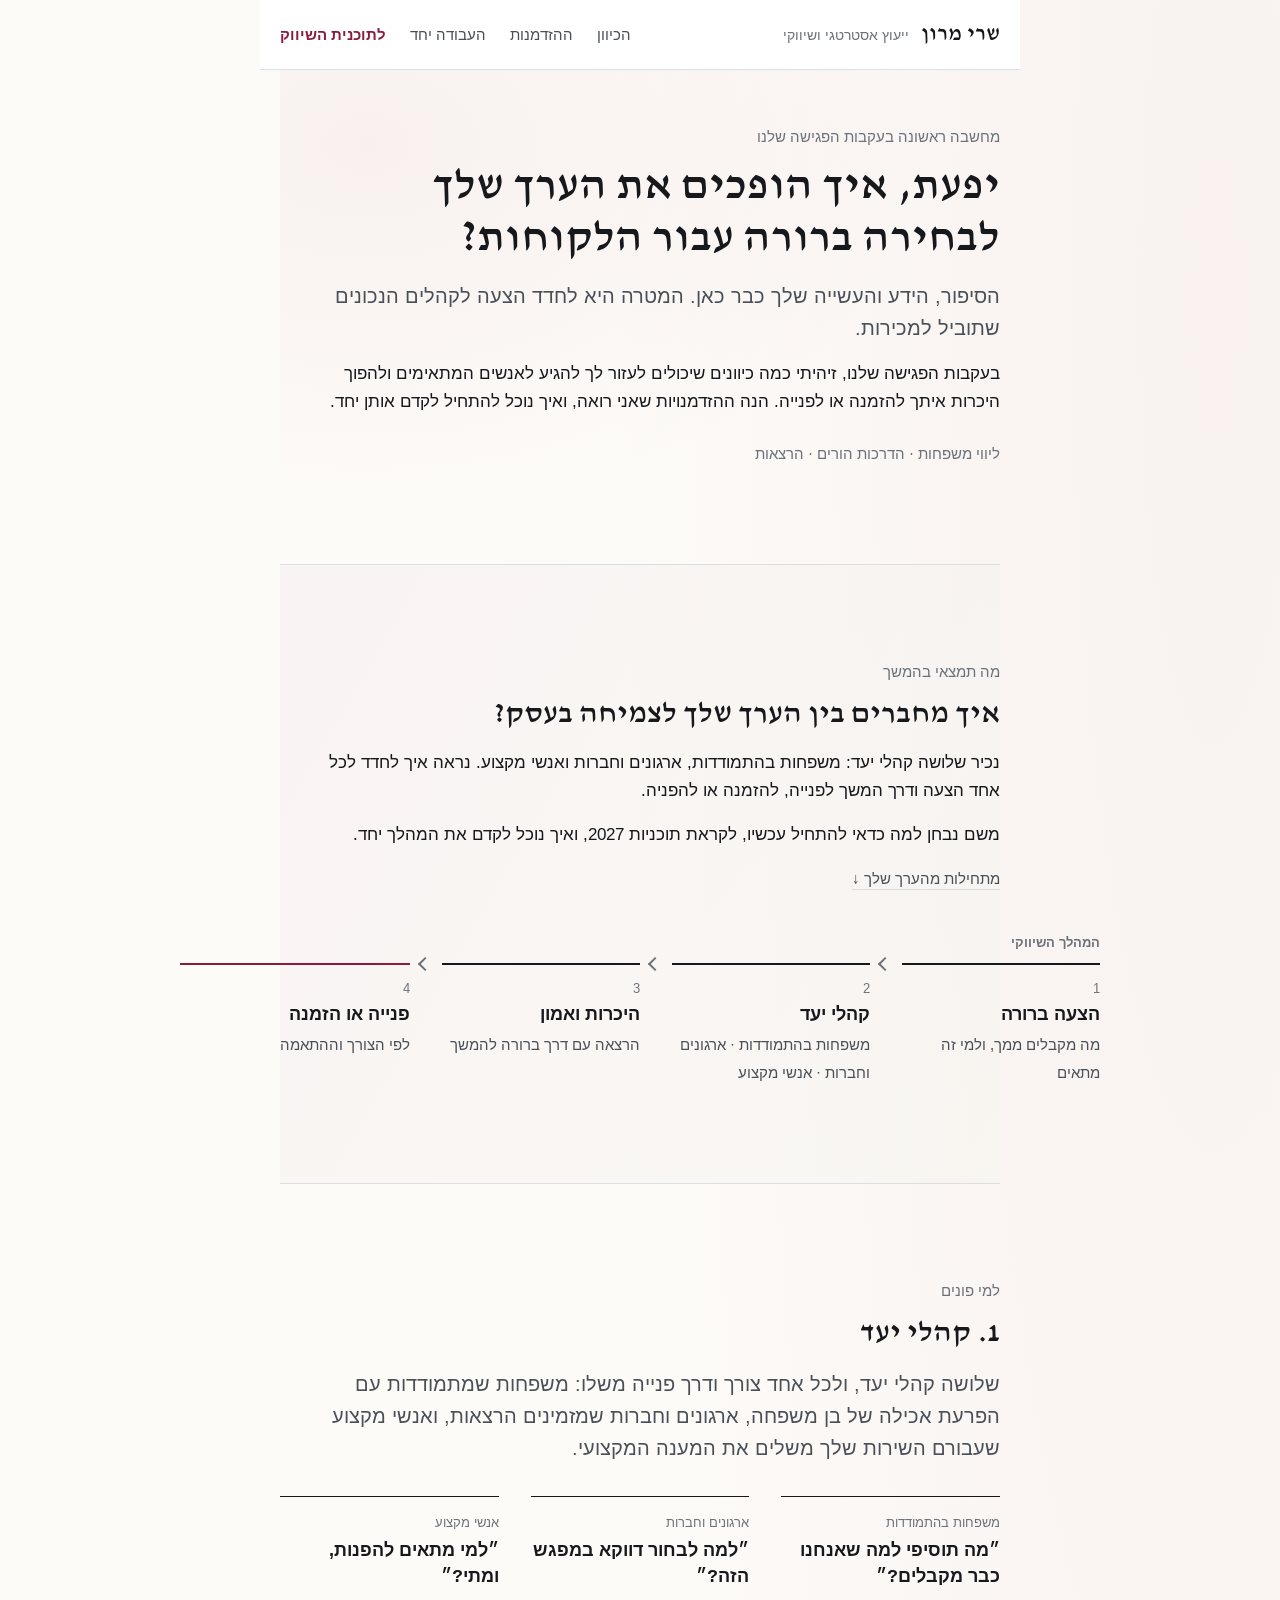
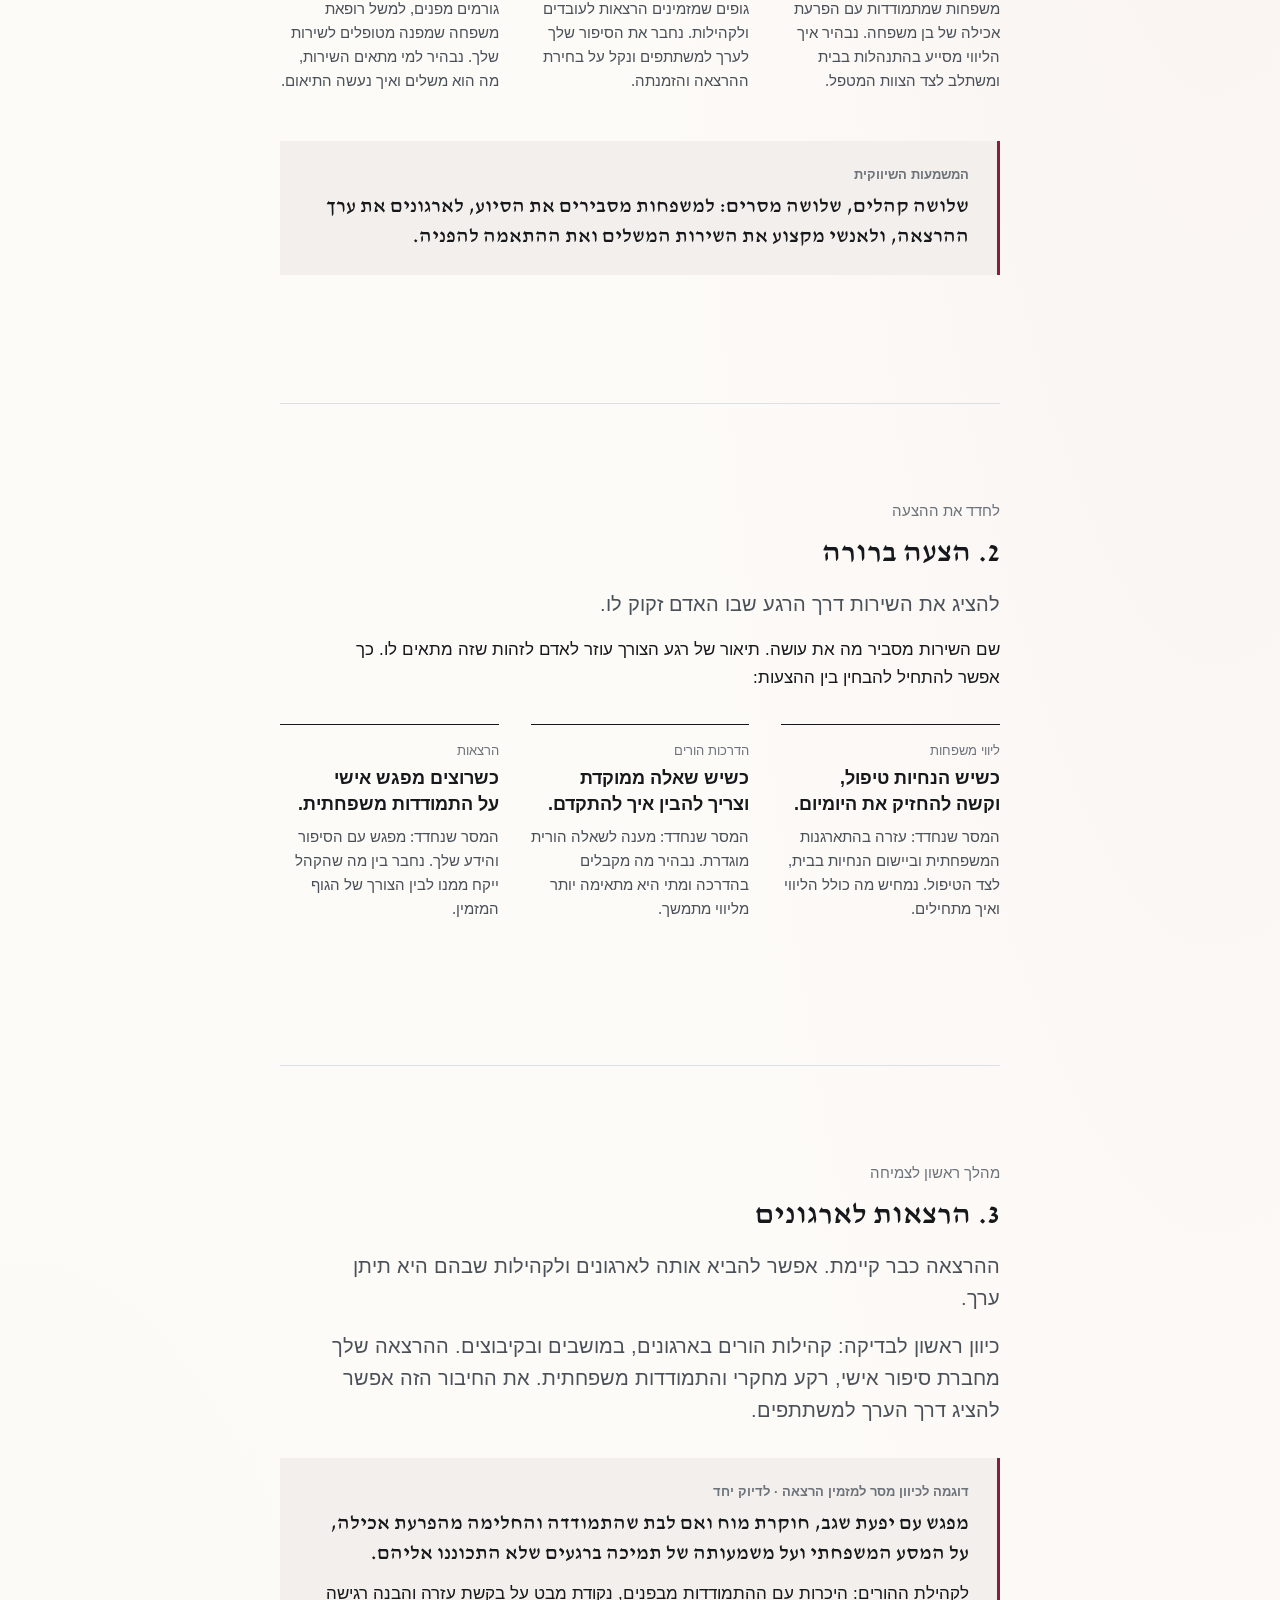
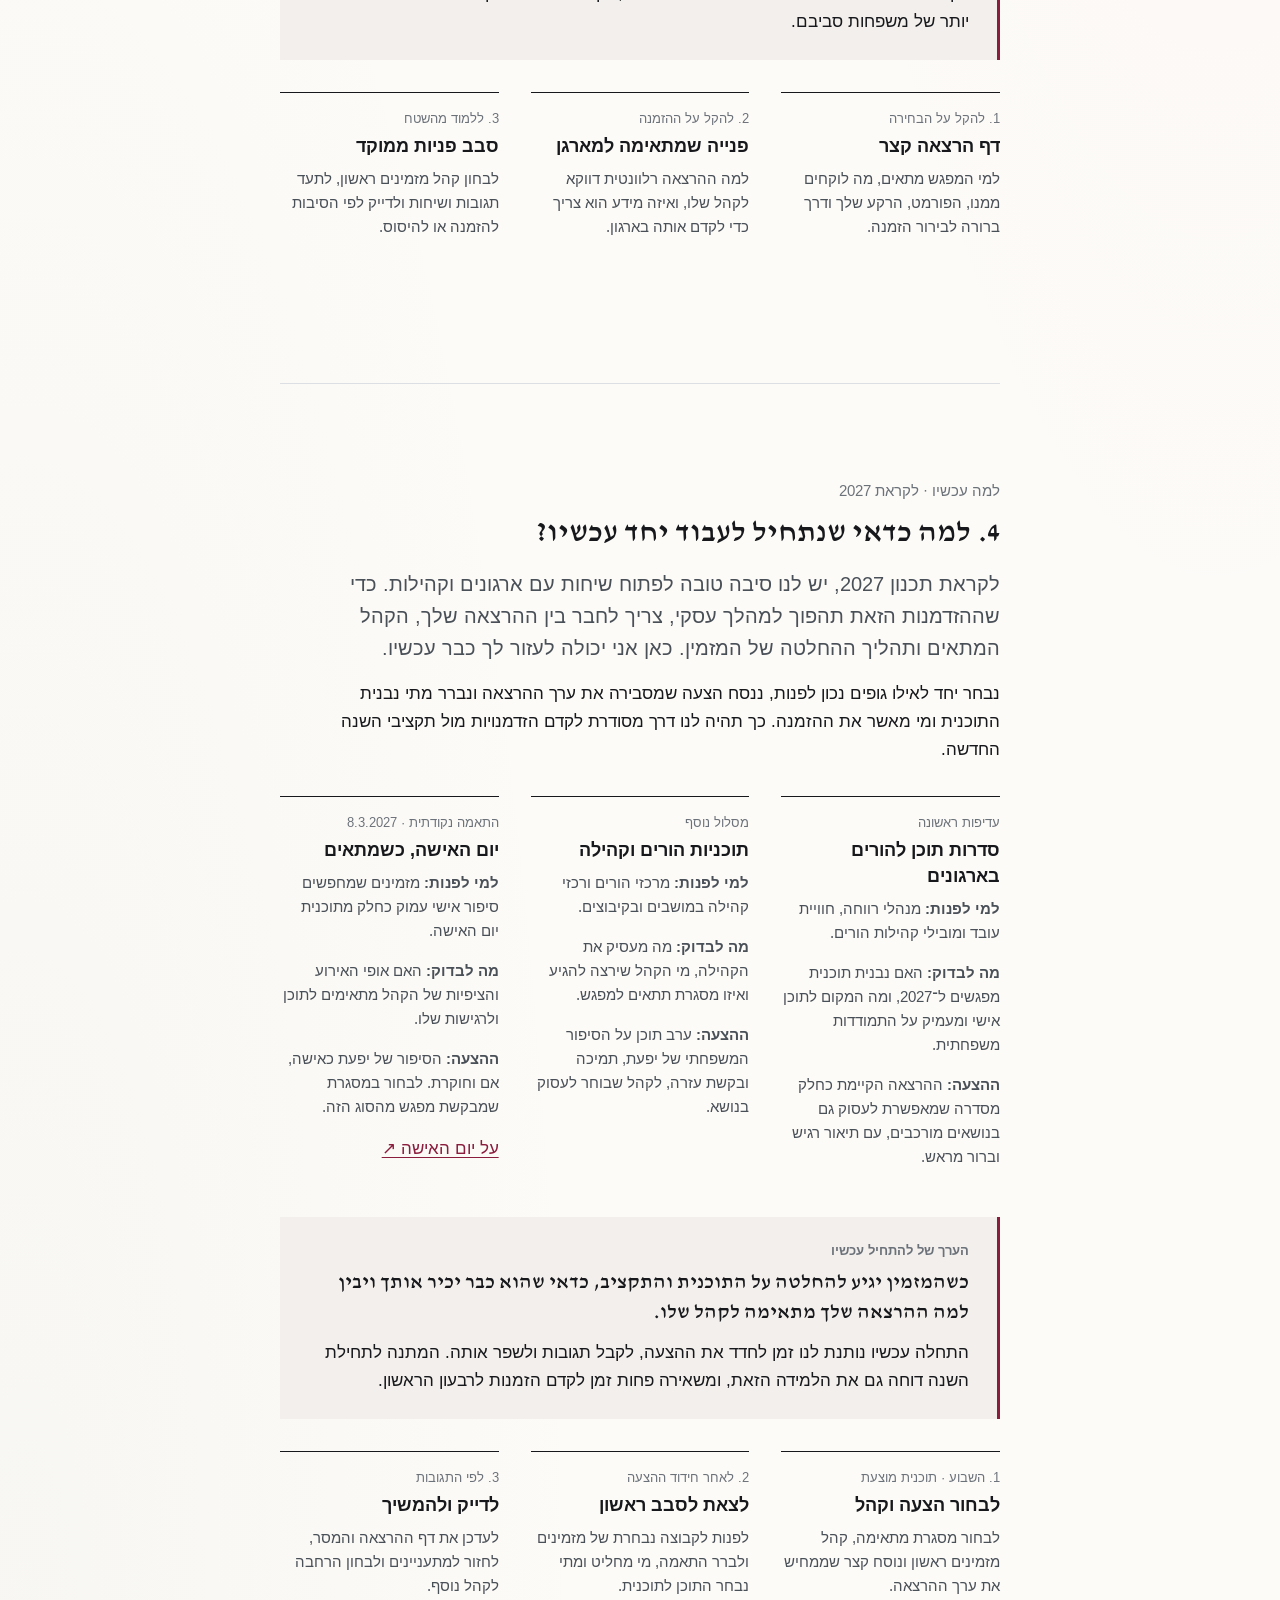
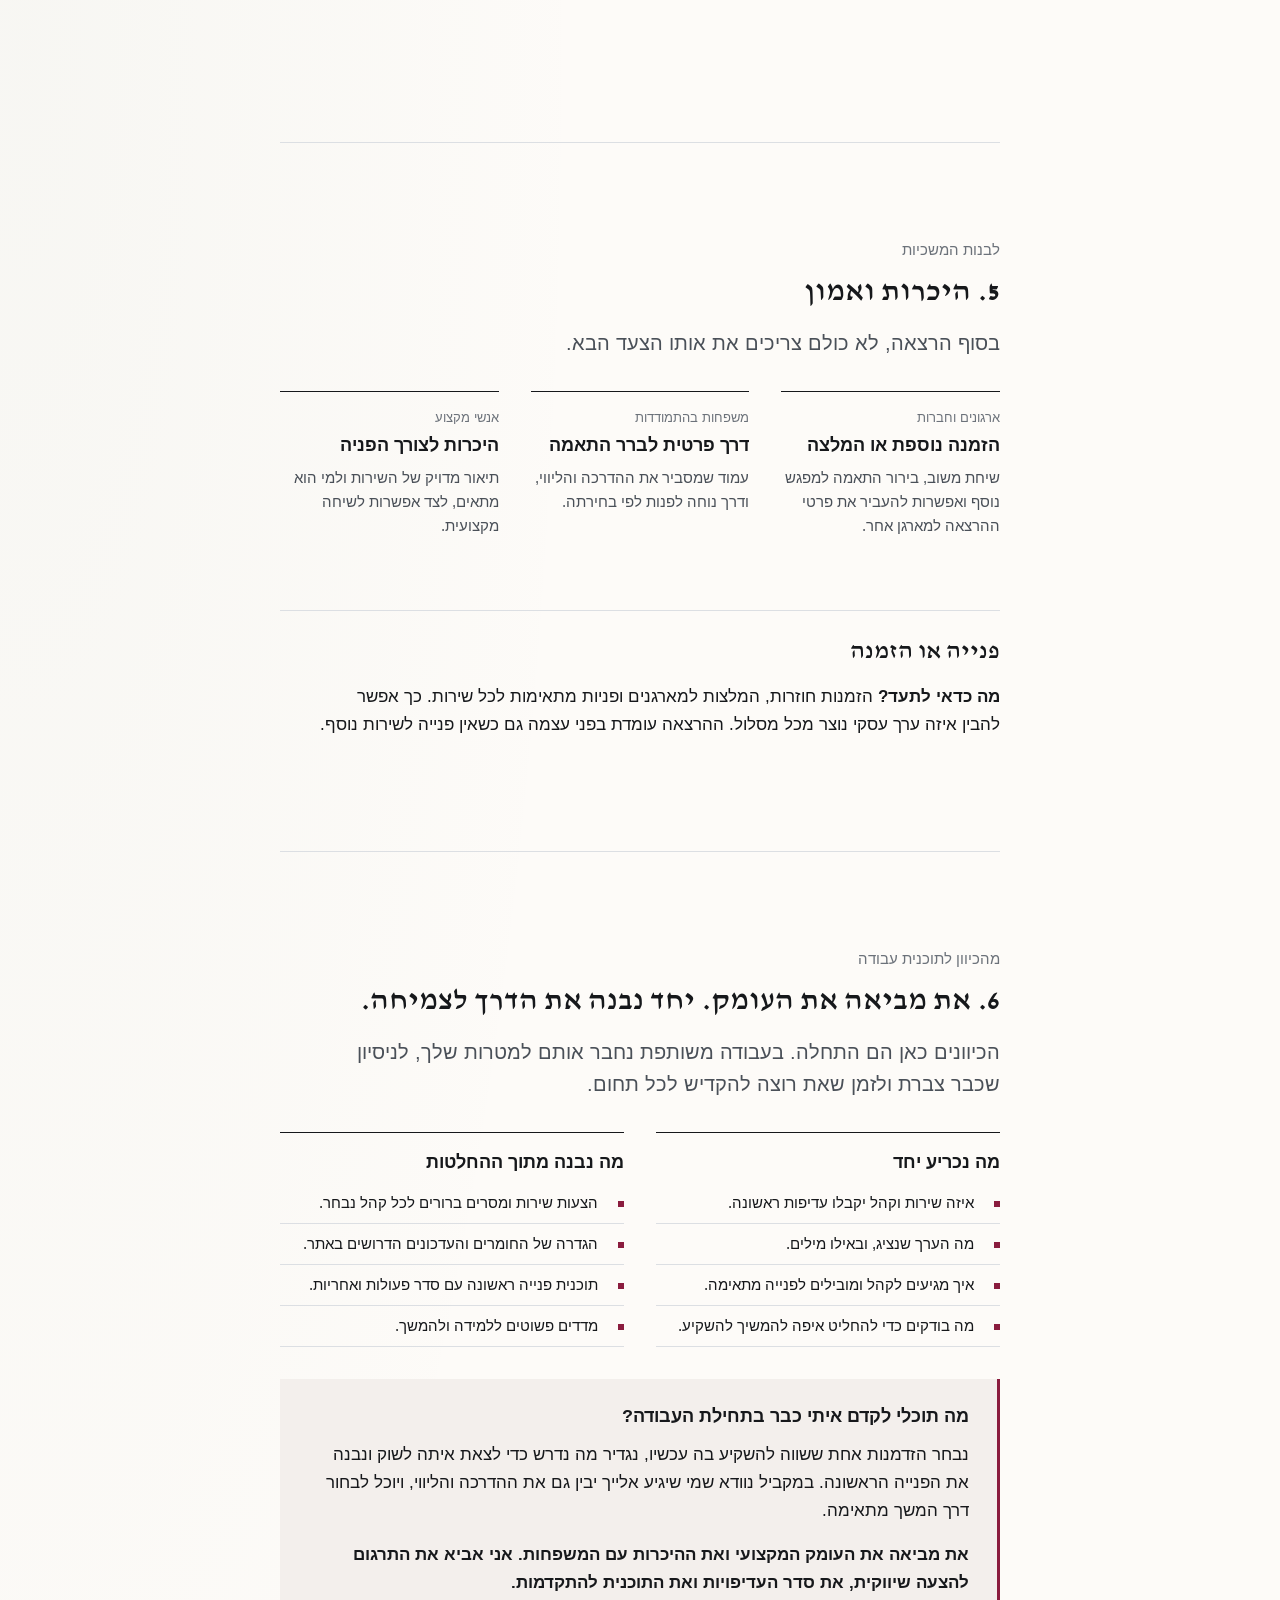
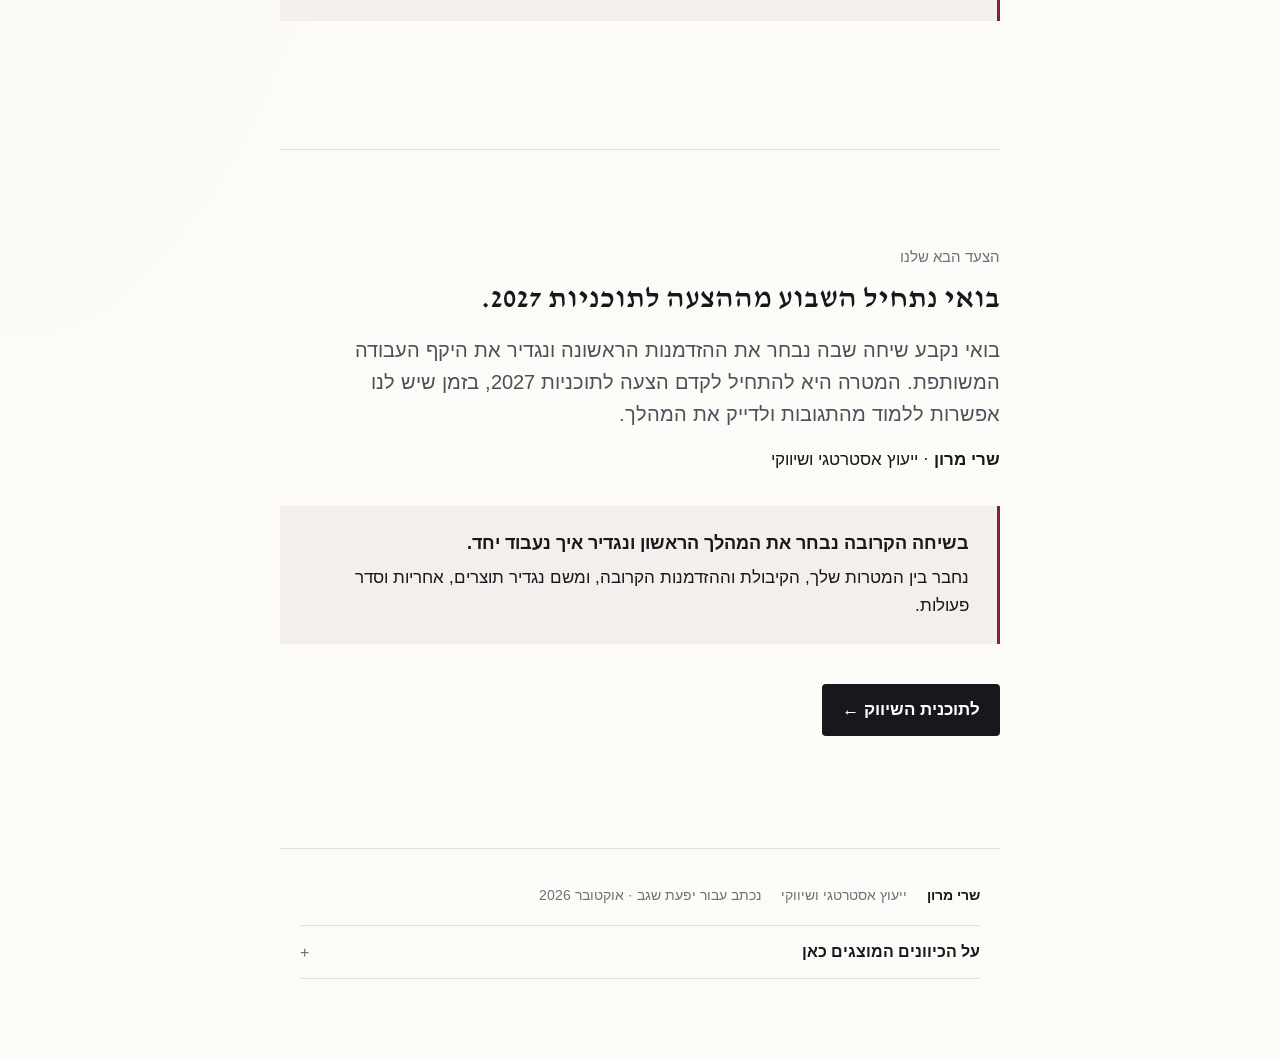
==== commit 24e1958d: "Refine page prompts, calendar motion and subtle color" ====
--- a/index.html
+++ b/index.html
@@ -47,7 +47,7 @@
 <a href="#connections" class="funnel-stage stage-three"><strong>היכרות ואמון</strong><span>הרצאה עם דרך ברורה להמשך</span></a>
 <span class="funnel-arrow" aria-hidden="true">↓</span>
 <a href="#inquiry" class="funnel-stage stage-four"><strong>פנייה או הזמנה</strong><span>לפי הצורך וההתאמה</span></a>
-<span class="diagram-footnote">לחצי על כל שלב לפתיחת התוכן</span>
+
 </div></div>
 <section id="insight">
 <div class="eyebrow">למי פונים</div>
--- a/assets/sari.css
+++ b/assets/sari.css
@@ -283,3 +283,21 @@
 .landing-preview figcaption{font-size:13px;line-height:20px;color:var(--ink-3);margin-top:8px}
 .landing table th[scope=row]{width:34%}
 .landing-note{font-size:13px;line-height:20px;color:var(--ink-3)}
+
+/* Subtle color and background depth across the strategy and plan. */
+:root{--paper:#fdfbf8;--fill:#f3efec;--accent-tint:#f3e5e9}
+body.strategy,body.plan{
+ background-color:var(--paper);
+ background-image:radial-gradient(ellipse at 95% 4%,#8a1c3e0b,transparent 36%),radial-gradient(ellipse at 2% 65%,#597c6509,transparent 32%);
+}
+body.strategy .hero,body.plan .strategy-hero{
+ background-image:radial-gradient(ellipse at 12% 15%,#8a1c3e0c,transparent 64%);
+}
+body.strategy .marketing-panel,body.plan .audience-box{
+ background:linear-gradient(120deg,#f5ecef80,#f4f5ed60);
+}
+body.plan .poem-route{background:#faf4f6}
+body.plan .poem-owned{background:#edf2e8}
+body.plan .gantt-active{background:#e7ece4}
+body.plan .budget-total{background:#f1e3e8}
+@media print{body.strategy,body.plan{background:white}}
